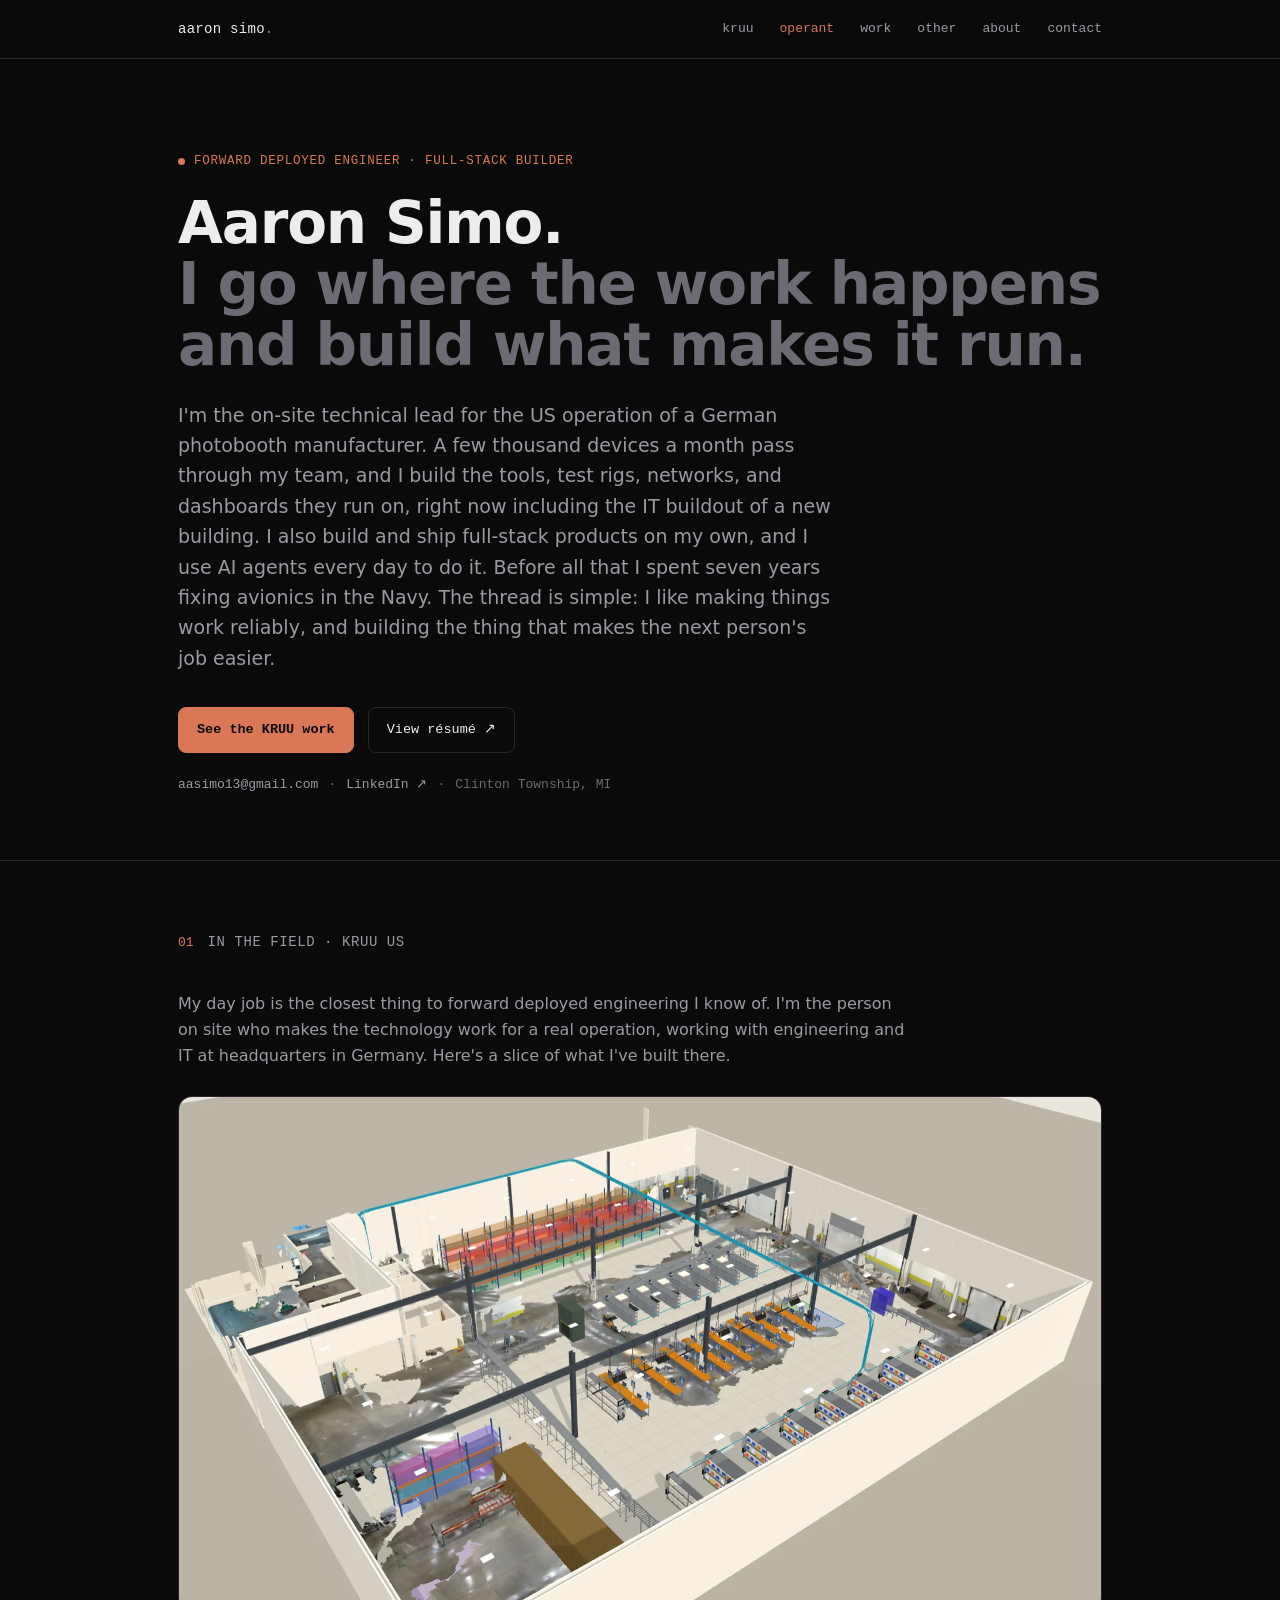
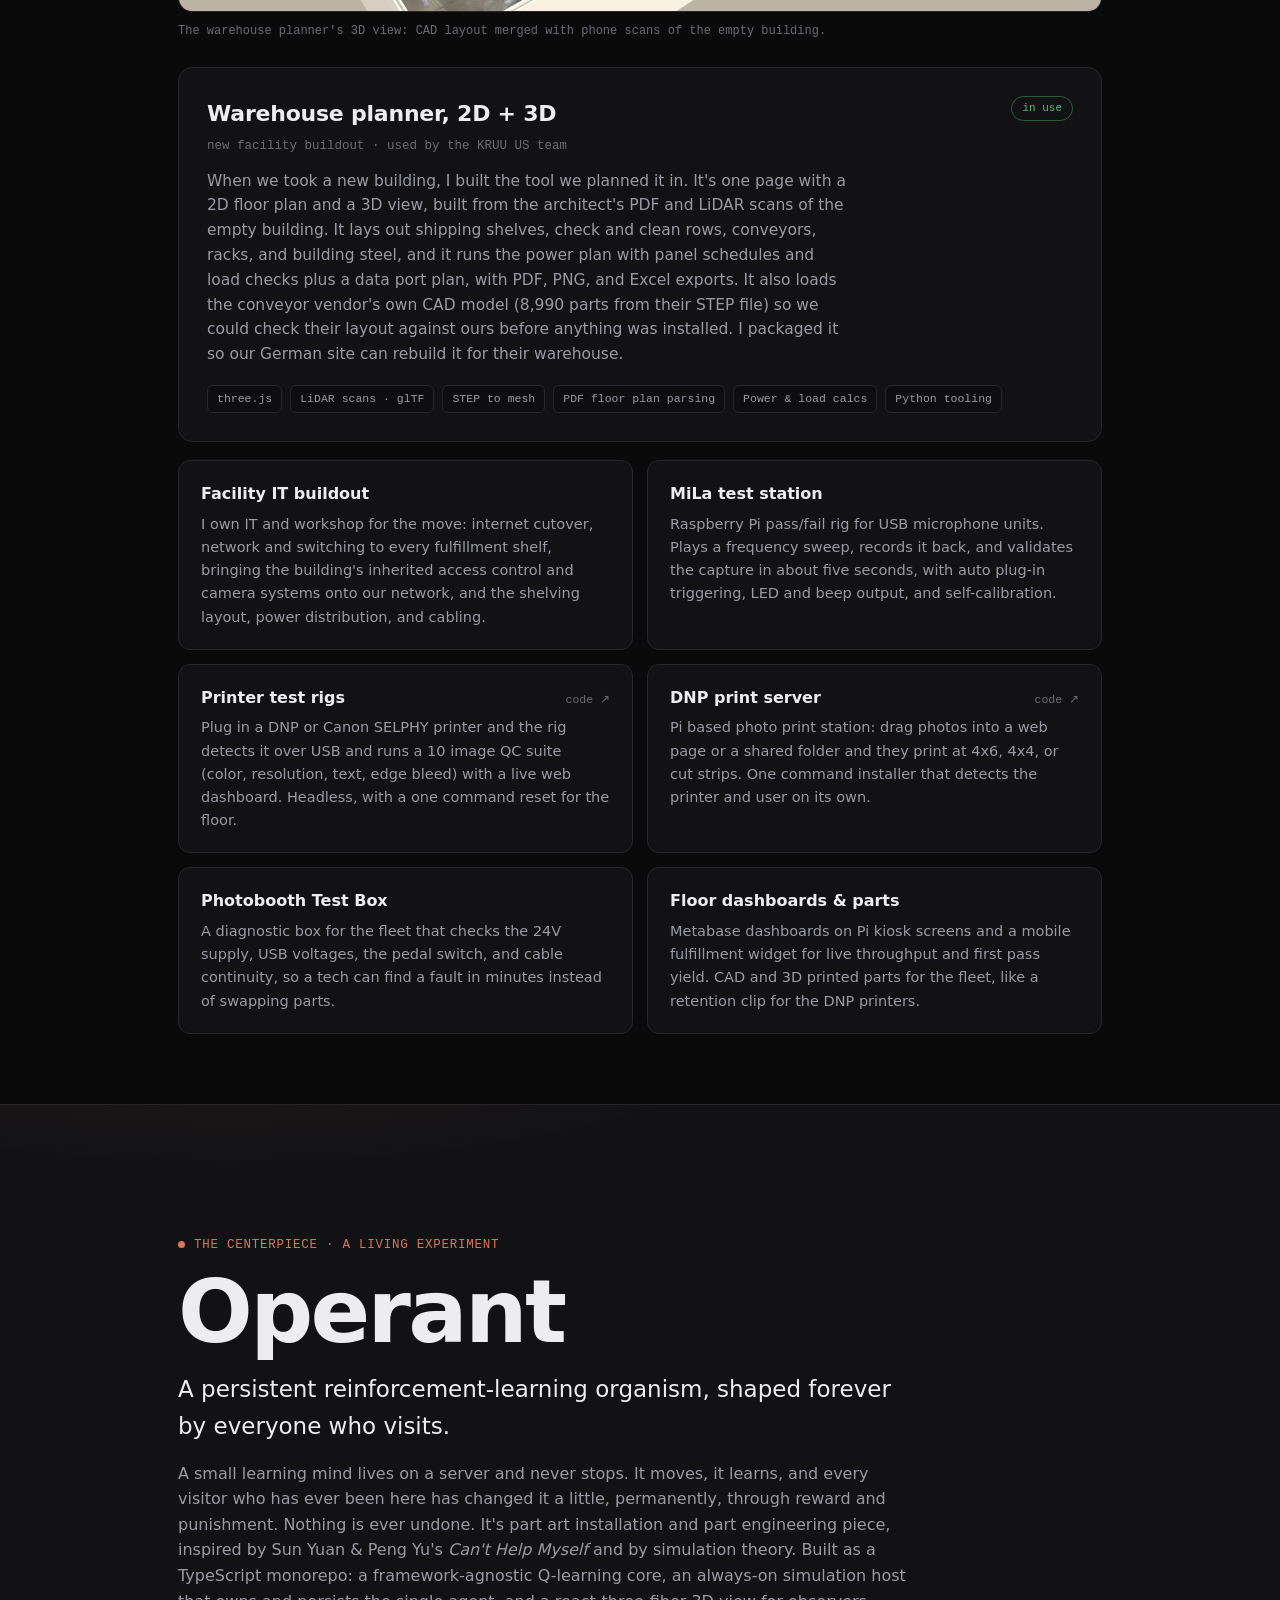
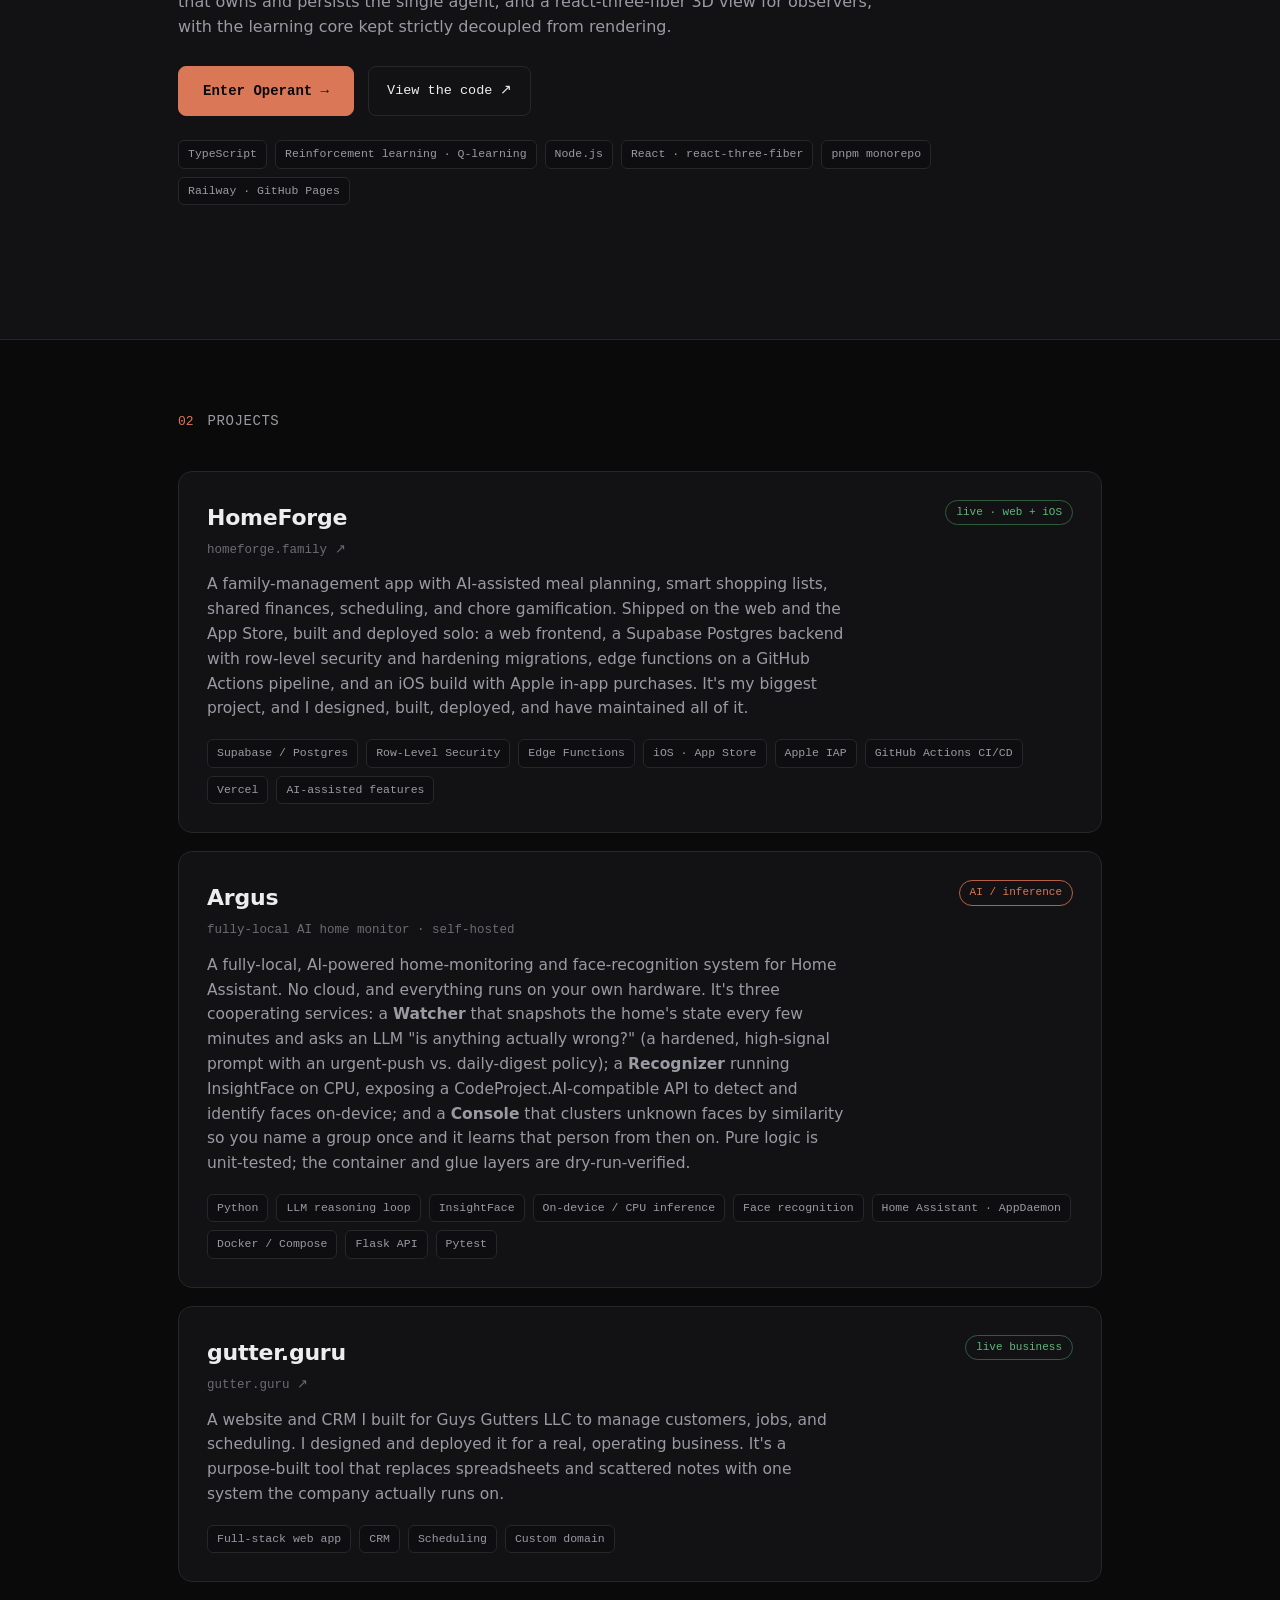
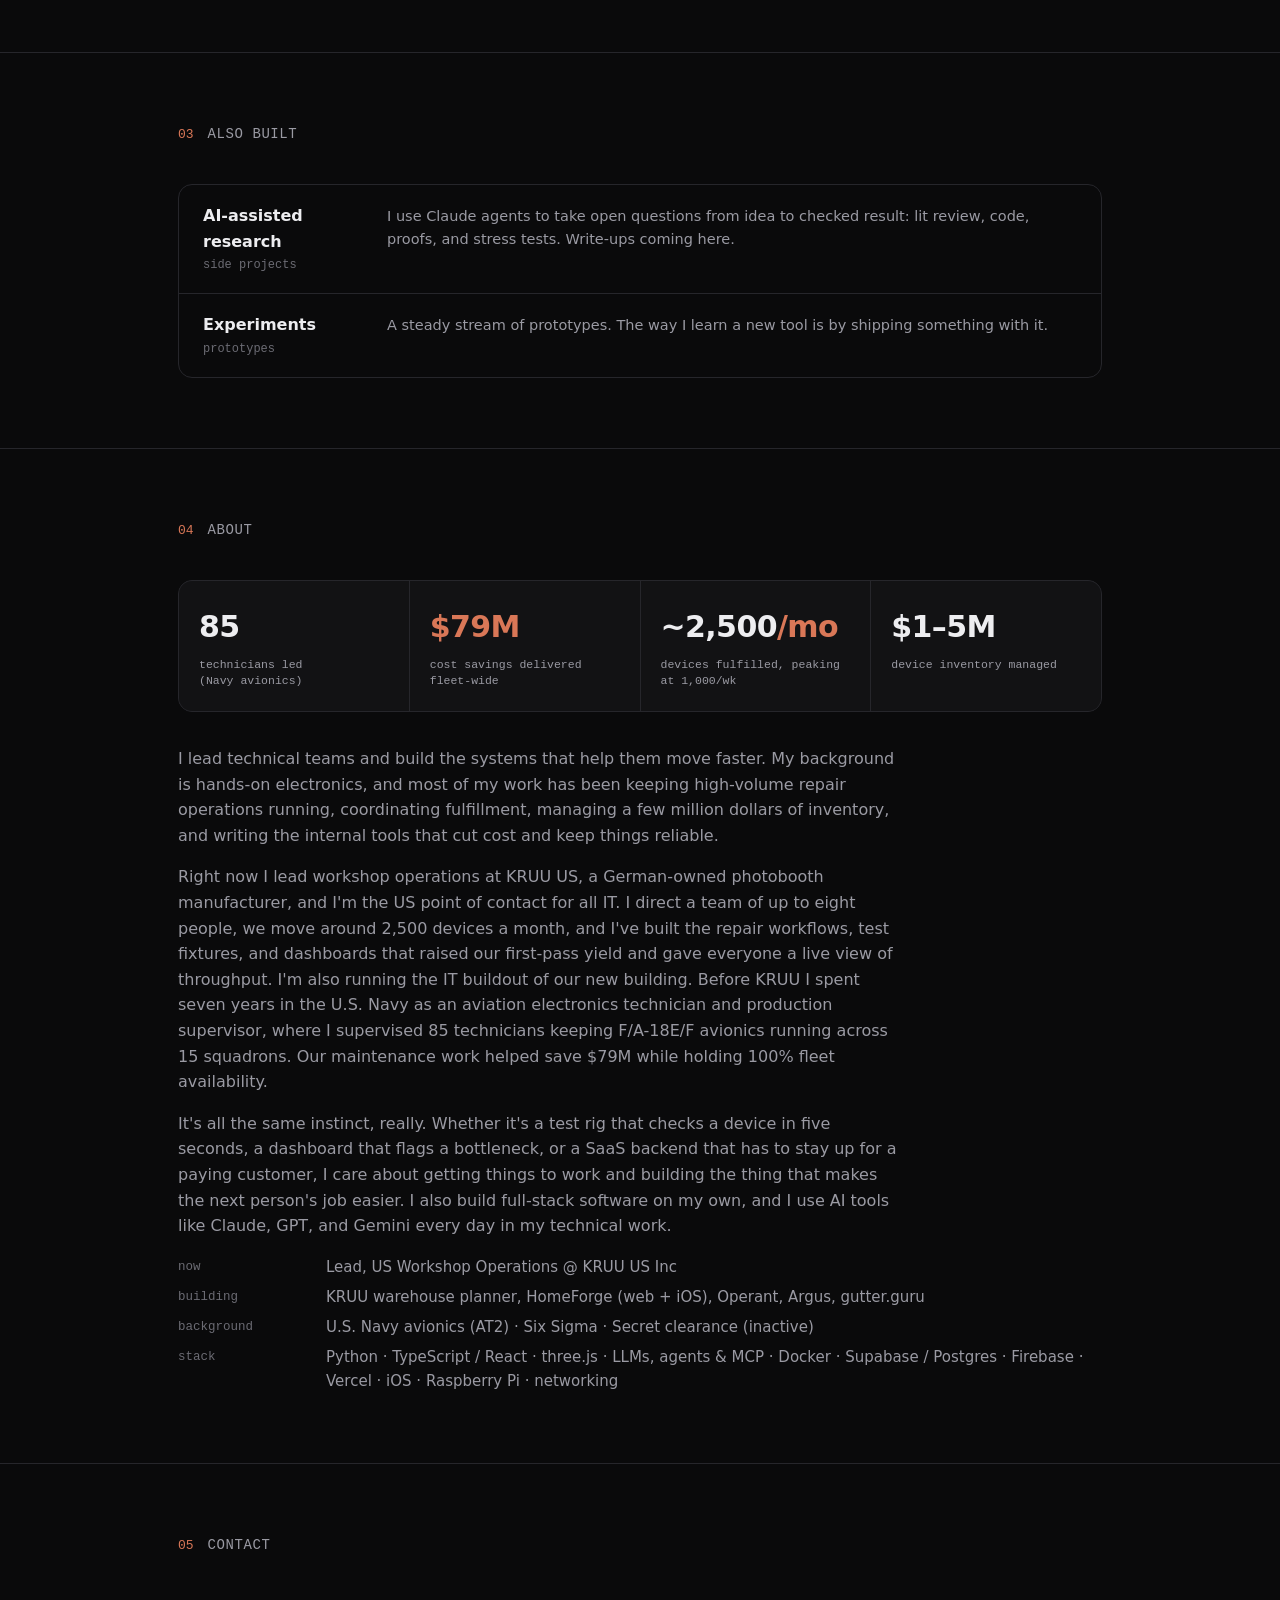
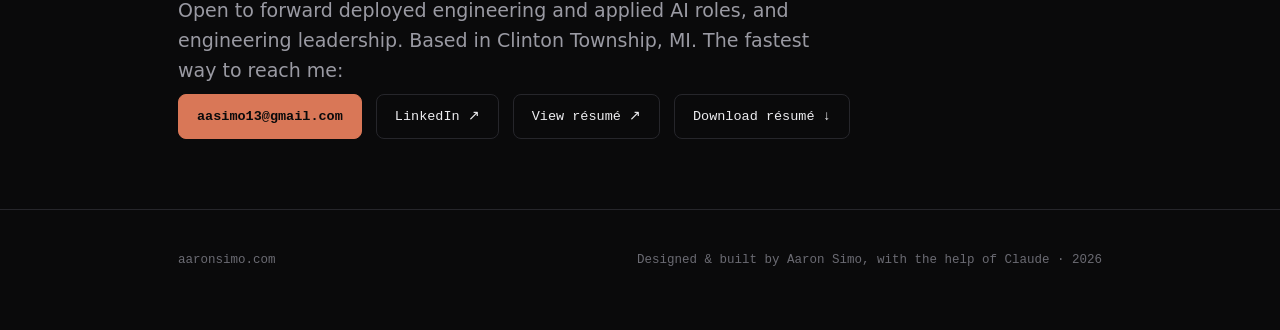
==== index.html @ 90230bf0 "chore: remove phone number and Kova from the portfolio Drop the phone number from the hero, contact " ====
<!DOCTYPE html>
<html lang="en">
<head>
<meta charset="UTF-8" />
<meta name="viewport" content="width=device-width, initial-scale=1.0" />
<title>Aaron Simo · Forward Deployed Engineer &amp; Builder</title>
<meta name="description" content="Aaron Simo, forward deployed engineer and full-stack builder. On-site technical lead at KRUU US, building the tools, networks, and test rigs operations run on. Selected work: KRUU warehouse planner, HomeForge, Operant, Argus." />
<style>
  :root {
    --bg: #0a0a0b;
    --panel: #121214;
    --panel-2: #161619;
    --line: #26262b;
    --text: #ededf0;
    --muted: #9a9aa3;
    --faint: #6b6b73;
    --accent: #d97757;
    --accent-dim: #b85f43;
    --mono: ui-monospace, "SF Mono", "JetBrains Mono", Menlo, Consolas, monospace;
    --sans: -apple-system, BlinkMacSystemFont, "Segoe UI", Inter, system-ui, sans-serif;
  }
  * { box-sizing: border-box; margin: 0; padding: 0; }
  html { scroll-behavior: smooth; }
  body {
    background: var(--bg);
    color: var(--text);
    font-family: var(--sans);
    line-height: 1.6;
    -webkit-font-smoothing: antialiased;
    text-rendering: optimizeLegibility;
  }
  a { color: inherit; text-decoration: none; }
  ::selection { background: var(--accent); color: #0a0a0b; }

  .wrap { max-width: 980px; margin: 0 auto; padding: 0 28px; }

  /* nav */
  nav {
    position: sticky; top: 0; z-index: 50;
    backdrop-filter: blur(10px);
    background: rgba(10,10,11,0.72);
    border-bottom: 1px solid var(--line);
  }
  .nav-inner { display: flex; align-items: center; justify-content: space-between; height: 58px; }
  .brand { font-family: var(--mono); font-size: 14px; letter-spacing: 0.02em; color: var(--text); }
  .brand .dot { color: var(--accent); }
  .nav-links { display: flex; gap: 26px; font-family: var(--mono); font-size: 13px; }
  .nav-links a { color: var(--muted); transition: color .15s; }
  .nav-links a:hover { color: var(--text); }
  .nav-links .nav-operant { color: var(--accent); }
  .nav-links .nav-operant:hover { color: var(--accent-dim); }
  @media (max-width: 620px) { .nav-links { display: none; } }

  /* hero */
  header.hero { padding: 92px 0 64px; border-bottom: 1px solid var(--line); }
  .eyebrow {
    font-family: var(--mono); font-size: 12.5px; color: var(--accent);
    letter-spacing: 0.06em; text-transform: uppercase; margin-bottom: 22px;
    display: flex; align-items: center; gap: 9px;
  }
  .pulse { width: 7px; height: 7px; border-radius: 50%; background: var(--accent); box-shadow: 0 0 0 0 rgba(217,119,87,.6); animation: pulse 2.4s infinite; }
  @keyframes pulse { 0% { box-shadow: 0 0 0 0 rgba(217,119,87,.5);} 70% { box-shadow: 0 0 0 8px rgba(217,119,87,0);} 100% { box-shadow: 0 0 0 0 rgba(217,119,87,0);} }
  h1 { font-size: clamp(34px, 6vw, 58px); line-height: 1.05; font-weight: 600; letter-spacing: -0.02em; margin-bottom: 24px; }
  h1 .grey { color: var(--faint); }
  .lede { font-size: clamp(16px, 2.4vw, 19px); color: var(--muted); max-width: 660px; }
  .lede strong { color: var(--text); font-weight: 600; }
  .hero-cta { margin-top: 34px; display: flex; gap: 14px; flex-wrap: wrap; }
  .btn {
    font-family: var(--mono); font-size: 13.5px; padding: 11px 18px; border-radius: 8px;
    border: 1px solid var(--line); color: var(--text); transition: all .15s; display: inline-flex; align-items: center; gap: 8px;
  }
  .btn:hover { border-color: var(--faint); background: var(--panel); }
  .btn.primary { background: var(--accent); color: #0a0a0b; border-color: var(--accent); font-weight: 600; }
  .btn.primary:hover { background: var(--accent-dim); border-color: var(--accent-dim); }
  .hero-contact { margin-top: 22px; font-family: var(--mono); font-size: 13px; color: var(--muted); display: flex; flex-wrap: wrap; align-items: center; gap: 10px; }
  .hero-contact a { color: var(--muted); transition: color .15s; }
  .hero-contact a:hover { color: var(--accent); }
  .hero-contact .sep { color: var(--faint); }
  .hero-contact .loc { color: var(--faint); }

  /* featured piece: Operant */
  .feature { border-bottom: 1px solid var(--line);
    background: radial-gradient(1100px 380px at 18% -20%, rgba(217,119,87,0.12), transparent 60%), var(--panel); }
  .feature .wrap { padding: 60px 28px 64px; }
  .feature .eyebrow { color: var(--accent); margin-bottom: 14px; }
  .feature-title { font-size: clamp(44px, 9vw, 88px); font-weight: 650; letter-spacing: -0.03em; line-height: 0.98; margin: 4px 0 16px; }
  .feature-tag { font-size: clamp(17px, 2.6vw, 23px); color: var(--text); font-weight: 500; max-width: 720px; margin-bottom: 16px; }
  .feature-body { color: var(--muted); font-size: 16px; max-width: 730px; margin-bottom: 26px; }
  .feature-cta { display: flex; gap: 14px; flex-wrap: wrap; margin-bottom: 24px; }
  .feature .btn.primary { font-size: 14px; padding: 13px 24px; }

  /* KRUU section */
  .kruu-shot { display: block; border: 1px solid var(--line); border-radius: 14px; overflow: hidden; background: var(--panel); margin-bottom: 14px; }
  .kruu-shot img { display: block; width: 100%; height: auto; transition: transform .4s ease; }
  .kruu-shot:hover img { transform: scale(1.012); }
  .shot-row { display: grid; grid-template-columns: 1fr; gap: 14px; }
  .caption { font-family: var(--mono); font-size: 12px; color: var(--faint); margin: -4px 0 26px; }
  .kruu-intro { color: var(--muted); font-size: 16px; max-width: 730px; margin-bottom: 28px; }
  .kruu-intro strong { color: var(--text); font-weight: 600; }
  .mini-grid { display: grid; grid-template-columns: repeat(2, 1fr); gap: 14px; margin-top: 18px; }
  .mini { background: var(--panel); border: 1px solid var(--line); border-radius: 12px; padding: 20px 22px; }
  .mini h4 { font-size: 16px; font-weight: 600; margin-bottom: 6px; display: flex; justify-content: space-between; gap: 10px; align-items: baseline; flex-wrap: wrap; }
  .mini h4 a { font-family: var(--mono); font-size: 11.5px; color: var(--faint); font-weight: 400; }
  .mini h4 a:hover { color: var(--accent); }
  .mini p { color: var(--muted); font-size: 14.5px; }
  @media (max-width: 720px){ .mini-grid { grid-template-columns: 1fr; } }

  /* section */
  section { padding: 70px 0; border-bottom: 1px solid var(--line); }
  .sec-head { display: flex; align-items: baseline; gap: 14px; margin-bottom: 38px; }
  .sec-num { font-family: var(--mono); font-size: 13px; color: var(--accent); }
  .sec-title { font-size: 14px; font-family: var(--mono); color: var(--muted); letter-spacing: 0.04em; text-transform: uppercase; }

  /* project cards */
  .projects { display: grid; gap: 18px; }
  .card {
    background: var(--panel); border: 1px solid var(--line); border-radius: 14px;
    padding: 28px; transition: border-color .18s, transform .18s, background .18s;
  }
  .card:hover { border-color: #34343b; background: var(--panel-2); transform: translateY(-2px); }
  .card-top { display: flex; align-items: flex-start; justify-content: space-between; gap: 16px; margin-bottom: 12px; flex-wrap: wrap; }
  .card h3 { font-size: 22px; font-weight: 600; letter-spacing: -0.01em; }
  .card .url { font-family: var(--mono); font-size: 12.5px; color: var(--faint); }
  .card .url a:hover { color: var(--accent); }
  .badge { font-family: var(--mono); font-size: 11px; color: var(--accent); border: 1px solid var(--accent-dim); border-radius: 999px; padding: 3px 10px; white-space: nowrap; }
  .badge.ship { color: #5fb87a; border-color: #2f5c3c; }
  .card p { color: var(--muted); font-size: 15.5px; margin-bottom: 18px; max-width: 640px; }
  .stack { display: flex; flex-wrap: wrap; gap: 8px; }
  .tag { font-family: var(--mono); font-size: 11.5px; color: var(--muted); background: #0e0e10; border: 1px solid var(--line); border-radius: 6px; padding: 4px 9px; }

  /* other work list */
  .otherlist { display: grid; gap: 0; border: 1px solid var(--line); border-radius: 14px; overflow: hidden; }
  .row { display: flex; align-items: baseline; gap: 16px; padding: 18px 24px; border-bottom: 1px solid var(--line); transition: background .15s; }
  .row:last-child { border-bottom: none; }
  .row:hover { background: var(--panel); }
  .row .name { font-weight: 600; font-size: 16px; min-width: 168px; }
  .row .name .u { font-family: var(--mono); font-size: 12px; color: var(--faint); display: block; font-weight: 400; margin-top: 2px; }
  .row .desc { color: var(--muted); font-size: 14.5px; }
  @media (max-width: 620px){ .row { flex-direction: column; gap: 6px; } .row .name { min-width: 0; } }

  /* about */
  .about-grid { display: grid; grid-template-columns: 1fr; gap: 22px; }
  .about p { color: var(--muted); font-size: 16px; margin-bottom: 16px; max-width: 720px; }
  .about p strong { color: var(--text); font-weight: 600; }
  .kv { display: grid; grid-template-columns: 130px 1fr; gap: 6px 18px; font-size: 15px; margin-top: 8px; }
  .kv dt { font-family: var(--mono); font-size: 12.5px; color: var(--faint); padding-top: 2px; }
  .kv dd { color: var(--muted); }

  /* stats band */
  .stats { display: grid; grid-template-columns: repeat(4, 1fr); gap: 1px; background: var(--line); border: 1px solid var(--line); border-radius: 14px; overflow: hidden; margin-bottom: 34px; }
  .stat { background: var(--panel); padding: 22px 20px; }
  .stat .n { font-size: clamp(22px, 4vw, 30px); font-weight: 600; letter-spacing: -0.02em; color: var(--text); }
  .stat .n .accent { color: var(--accent); }
  .stat .l { font-family: var(--mono); font-size: 11.5px; color: var(--muted); margin-top: 6px; line-height: 1.4; }
  @media (max-width: 620px){ .stats { grid-template-columns: repeat(2, 1fr); } }

  /* contact */
  .contact-row { display: flex; gap: 14px; flex-wrap: wrap; margin-top: 8px; }

  footer { padding: 40px 0 60px; }
  .foot-inner { display: flex; justify-content: space-between; align-items: center; flex-wrap: wrap; gap: 12px; font-family: var(--mono); font-size: 12.5px; color: var(--faint); }
  .foot-inner a:hover { color: var(--accent); }
</style>
</head>
<body>

<nav>
  <div class="wrap nav-inner">
    <div class="brand">aaron simo<span class="dot">.</span></div>
    <div class="nav-links">
      <a href="#kruu">kruu</a>
      <a href="#operant" class="nav-operant">operant</a>
      <a href="#work">work</a>
      <a href="#other">other</a>
      <a href="#about">about</a>
      <a href="#contact">contact</a>
    </div>
  </div>
</nav>

<header class="hero">
  <div class="wrap">
    <div class="eyebrow"><span class="pulse"></span> forward deployed engineer · full-stack builder</div>
    <h1>Aaron Simo.<br /><span class="grey">I go where the work happens and build what makes it run.</span></h1>
    <p class="lede">
      I'm the on-site technical lead for the US operation of a German photobooth manufacturer. A few thousand devices
      a month pass through my team, and I build the tools, test rigs, networks, and dashboards they run on, right now
      including the IT buildout of a new building. I also build and ship full-stack products on my own, and I use AI
      agents every day to do it. Before all that I spent seven years fixing avionics in the Navy. The thread is simple:
      I like making things work reliably, and building the thing that makes the next person's job easier.
    </p>
    <div class="hero-cta">
      <a class="btn primary" href="#kruu">See the KRUU work</a>
      <a class="btn" href="AaronSimo_Resume.pdf" target="_blank" rel="noopener">View résumé ↗</a>
    </div>
    <div class="hero-contact">
      <a href="mailto:aasimo13@gmail.com">aasimo13@gmail.com</a>
      <span class="sep">·</span>
      <a href="https://www.linkedin.com/in/aaron-simo-3a3972244/" target="_blank" rel="noopener">LinkedIn ↗</a>
      <span class="sep">·</span>
      <span class="loc">Clinton Township, MI</span>
    </div>
  </div>
</header>

<section id="kruu">
  <div class="wrap">
    <div class="sec-head">
      <span class="sec-num">01</span>
      <span class="sec-title">In the field · KRUU US</span>
    </div>
    <p class="kruu-intro">
      My day job is the closest thing to forward deployed engineering I know of. I'm the person on site who makes the
      technology work for a real operation, working with engineering and IT at headquarters in Germany. Here's a slice of what I've built there.
    </p>

    <a class="kruu-shot" href="img/kruu-warehouse-3d.webp" target="_blank" rel="noopener">
      <img src="img/kruu-warehouse-3d.webp" width="1600" height="891" decoding="async"
           alt="3D model of the new KRUU US warehouse showing shipping shelves, check and clean rows, conveyors, racks, and building steel, merged with phone scans of the real floor" />
    </a>
    <p class="caption">The warehouse planner's 3D view: CAD layout merged with phone scans of the empty building.</p>

    <article class="card">
      <div class="card-top">
        <div>
          <h3>Warehouse planner, 2D + 3D</h3>
          <span class="url">new facility buildout · used by the KRUU US team</span>
        </div>
        <span class="badge ship">in use</span>
      </div>
      <p>
        When we took a new building, I built the tool we planned it in. It's one page with a 2D floor plan and a 3D
        view, built from the architect's PDF and LiDAR scans of the empty building. It lays out shipping
        shelves, check and clean rows, conveyors, racks, and building steel, and it runs the power plan with panel
        schedules and load checks plus a data port plan, with PDF, PNG, and Excel exports. It also loads the conveyor
        vendor's own CAD model (8,990 parts from their STEP file) so we could check their layout against ours before
        anything was installed. I packaged it so our German site can rebuild it for their warehouse.
      </p>
      <div class="stack">
        <span class="tag">three.js</span>
        <span class="tag">LiDAR scans · glTF</span>
        <span class="tag">STEP to mesh</span>
        <span class="tag">PDF floor plan parsing</span>
        <span class="tag">Power &amp; load calcs</span>
        <span class="tag">Python tooling</span>
      </div>
    </article>

    <div class="mini-grid">
      <div class="mini">
        <h4>Facility IT buildout</h4>
        <p>I own IT and workshop for the move: internet cutover, network and switching to every fulfillment shelf, bringing the building's inherited access control and camera systems onto our network, and the shelving layout, power distribution, and cabling.</p>
      </div>
      <div class="mini">
        <h4>MiLa test station</h4>
        <p>Raspberry Pi pass/fail rig for USB microphone units. Plays a frequency sweep, records it back, and validates the capture in about five seconds, with auto plug-in triggering, LED and beep output, and self-calibration.</p>
      </div>
      <div class="mini">
        <h4>Printer test rigs <a href="https://github.com/aasimo13/PRig" target="_blank" rel="noopener">code ↗</a></h4>
        <p>Plug in a DNP or Canon SELPHY printer and the rig detects it over USB and runs a 10 image QC suite (color, resolution, text, edge bleed) with a live web dashboard. Headless, with a one command reset for the floor.</p>
      </div>
      <div class="mini">
        <h4>DNP print server <a href="https://github.com/aasimo13/kruu-print-server-dnp" target="_blank" rel="noopener">code ↗</a></h4>
        <p>Pi based photo print station: drag photos into a web page or a shared folder and they print at 4x6, 4x4, or cut strips. One command installer that detects the printer and user on its own.</p>
      </div>
      <div class="mini">
        <h4>Photobooth Test Box</h4>
        <p>A diagnostic box for the fleet that checks the 24V supply, USB voltages, the pedal switch, and cable continuity, so a tech can find a fault in minutes instead of swapping parts.</p>
      </div>
      <div class="mini">
        <h4>Floor dashboards &amp; parts</h4>
        <p>Metabase dashboards on Pi kiosk screens and a mobile fulfillment widget for live throughput and first pass yield. CAD and 3D printed parts for the fleet, like a retention clip for the DNP printers.</p>
      </div>
    </div>
  </div>
</section>

<section id="operant" class="feature">
  <div class="wrap">
    <div class="eyebrow"><span class="pulse"></span> the centerpiece · a living experiment</div>
    <h2 class="feature-title">Operant</h2>
    <p class="feature-tag">A persistent reinforcement-learning organism, shaped forever by everyone who visits.</p>
    <p class="feature-body">
      A small learning mind lives on a server and never stops. It moves, it learns, and every visitor who has ever
      been here has changed it a little, permanently, through reward and punishment. Nothing is ever undone. It's part
      art installation and part engineering piece, inspired by Sun Yuan &amp; Peng Yu's <em>Can't Help Myself</em> and
      by simulation theory. Built as a TypeScript monorepo: a framework-agnostic Q-learning core, an always-on
      simulation host that owns and persists the single agent, and a react-three-fiber 3D view for observers, with the
      learning core kept strictly decoupled from rendering.
    </p>
    <div class="feature-cta">
      <a class="btn primary" href="operant">Enter Operant →</a>
      <a class="btn" href="https://github.com/aasimo13/operant" target="_blank" rel="noopener">View the code ↗</a>
    </div>
    <div class="stack">
      <span class="tag">TypeScript</span>
      <span class="tag">Reinforcement learning · Q-learning</span>
      <span class="tag">Node.js</span>
      <span class="tag">React · react-three-fiber</span>
      <span class="tag">pnpm monorepo</span>
      <span class="tag">Railway · GitHub Pages</span>
    </div>
  </div>
</section>

<section id="work">
  <div class="wrap">
    <div class="sec-head">
      <span class="sec-num">02</span>
      <span class="sec-title">Projects</span>
    </div>

    <div class="projects">

      <article class="card">
        <div class="card-top">
          <div>
            <h3>HomeForge</h3>
            <span class="url"><a href="https://homeforge.family" target="_blank" rel="noopener">homeforge.family ↗</a></span>
          </div>
          <span class="badge ship">live · web + iOS</span>
        </div>
        <p>
          A family-management app with AI-assisted meal planning, smart shopping lists, shared finances,
          scheduling, and chore gamification. Shipped on the web and the App Store, built and deployed solo:
          a web frontend, a Supabase Postgres backend with row-level security and hardening migrations,
          edge functions on a GitHub Actions pipeline, and an iOS build with Apple in-app purchases.
          It's my biggest project, and I designed, built, deployed, and have maintained all of it.
        </p>
        <div class="stack">
          <span class="tag">Supabase / Postgres</span>
          <span class="tag">Row-Level Security</span>
          <span class="tag">Edge Functions</span>
          <span class="tag">iOS · App Store</span>
          <span class="tag">Apple IAP</span>
          <span class="tag">GitHub Actions CI/CD</span>
          <span class="tag">Vercel</span>
          <span class="tag">AI-assisted features</span>
        </div>
      </article>

      <article class="card">
        <div class="card-top">
          <div>
            <h3>Argus</h3>
            <span class="url">fully-local AI home monitor · self-hosted</span>
          </div>
          <span class="badge">AI / inference</span>
        </div>
        <p>
          A fully-local, AI-powered home-monitoring and face-recognition system for Home Assistant. No cloud,
          and everything runs on your own hardware. It's three cooperating services: a <strong>Watcher</strong>
          that snapshots the home's state every few minutes and asks an LLM "is anything actually wrong?"
          (a hardened, high-signal prompt with an urgent-push vs. daily-digest policy); a <strong>Recognizer</strong>
          running InsightFace on CPU, exposing a CodeProject.AI-compatible API to detect and identify faces
          on-device; and a <strong>Console</strong> that clusters unknown faces by similarity so you name a
          group once and it learns that person from then on. Pure logic is unit-tested; the container and
          glue layers are dry-run-verified.
        </p>
        <div class="stack">
          <span class="tag">Python</span>
          <span class="tag">LLM reasoning loop</span>
          <span class="tag">InsightFace</span>
          <span class="tag">On-device / CPU inference</span>
          <span class="tag">Face recognition</span>
          <span class="tag">Home Assistant · AppDaemon</span>
          <span class="tag">Docker / Compose</span>
          <span class="tag">Flask API</span>
          <span class="tag">Pytest</span>
        </div>
      </article>


      <article class="card">
        <div class="card-top">
          <div>
            <h3>gutter.guru</h3>
            <span class="url"><a href="https://gutter.guru" target="_blank" rel="noopener">gutter.guru ↗</a></span>
          </div>
          <span class="badge ship">live business</span>
        </div>
        <p>
          A website and CRM I built for Guys Gutters LLC to manage customers, jobs, and scheduling. I designed and
          deployed it for a real, operating business. It's a purpose-built tool that replaces spreadsheets and
          scattered notes with one system the company actually runs on.
        </p>
        <div class="stack">
          <span class="tag">Full-stack web app</span>
          <span class="tag">CRM</span>
          <span class="tag">Scheduling</span>
          <span class="tag">Custom domain</span>
        </div>
      </article>


    </div>
  </div>
</section>

<section id="other">
  <div class="wrap">
    <div class="sec-head">
      <span class="sec-num">03</span>
      <span class="sec-title">Also built</span>
    </div>
    <div class="otherlist">
      <div class="row">
        <div class="name">AI-assisted research <span class="u">side projects</span></div>
        <div class="desc">I use Claude agents to take open questions from idea to checked result: lit review, code, proofs, and stress tests. Write-ups coming here.</div>
      </div>
      <div class="row">
        <div class="name">Experiments <span class="u">prototypes</span></div>
        <div class="desc">A steady stream of prototypes. The way I learn a new tool is by shipping something with it.</div>
      </div>
    </div>
  </div>
</section>

<section id="about">
  <div class="wrap about">
    <div class="sec-head">
      <span class="sec-num">04</span>
      <span class="sec-title">About</span>
    </div>
    <div class="stats">
      <div class="stat"><div class="n">85</div><div class="l">technicians led<br />(Navy avionics)</div></div>
      <div class="stat"><div class="n"><span class="accent">$79M</span></div><div class="l">cost savings delivered fleet-wide</div></div>
      <div class="stat"><div class="n">~2,500<span class="accent">/mo</span></div><div class="l">devices fulfilled, peaking at 1,000/wk</div></div>
      <div class="stat"><div class="n">$1&ndash;5M</div><div class="l">device inventory managed</div></div>
    </div>
    <div class="about-grid">
      <div>
        <p>
          I lead technical teams and build the systems that help them move faster. My background is hands-on
          electronics, and most of my work has been keeping high-volume repair operations running, coordinating
          fulfillment, managing a few million dollars of inventory, and writing the internal tools that cut cost
          and keep things reliable.
        </p>
        <p>
          Right now I lead workshop operations at KRUU US, a German-owned photobooth manufacturer, and I'm the US
          point of contact for all IT. I direct a team of up to eight people, we move around 2,500 devices a month, and
          I've built the repair workflows, test fixtures, and dashboards that raised our first-pass yield and gave
          everyone a live view of throughput. I'm also running the IT buildout of our new building. Before KRUU I spent seven years in the U.S. Navy as an aviation
          electronics technician and production supervisor, where I supervised 85 technicians keeping F/A-18E/F
          avionics running across 15 squadrons. Our maintenance work helped save $79M while holding 100% fleet
          availability.
        </p>
        <p>
          It's all the same instinct, really. Whether it's a test rig that checks a device in five seconds, a
          dashboard that flags a bottleneck, or a SaaS backend that has to stay up for a paying customer, I care
          about getting things to work and building the thing that makes the next person's job easier. I also build
          full-stack software on my own, and I use AI tools like Claude, GPT, and Gemini every day in my technical work.
        </p>
        <dl class="kv">
          <dt>now</dt><dd>Lead, US Workshop Operations @ KRUU US Inc</dd>
          <dt>building</dt><dd>KRUU warehouse planner, HomeForge (web + iOS), Operant, Argus, gutter.guru</dd>
          <dt>background</dt><dd>U.S. Navy avionics (AT2) · Six Sigma · Secret clearance (inactive)</dd>
          <dt>stack</dt><dd>Python · TypeScript / React · three.js · LLMs, agents &amp; MCP · Docker · Supabase / Postgres · Firebase · Vercel · iOS · Raspberry Pi · networking</dd>
        </dl>
      </div>
    </div>
  </div>
</section>

<section id="contact">
  <div class="wrap">
    <div class="sec-head">
      <span class="sec-num">05</span>
      <span class="sec-title">Contact</span>
    </div>
    <p class="lede" style="margin-bottom:6px;">Open to forward deployed engineering and applied AI roles, and engineering leadership. Based in Clinton Township, MI. The fastest way to reach me:</p>
    <div class="contact-row">
      <a class="btn primary" href="mailto:aasimo13@gmail.com">aasimo13@gmail.com</a>
      <a class="btn" href="https://www.linkedin.com/in/aaron-simo-3a3972244/" target="_blank" rel="noopener">LinkedIn ↗</a>
      <a class="btn" href="AaronSimo_Resume.pdf" target="_blank" rel="noopener">View résumé ↗</a>
      <a class="btn" href="AaronSimo_Resume.pdf" download>Download résumé ↓</a>
    </div>
  </div>
</section>

<footer>
  <div class="wrap foot-inner">
    <span>aaronsimo.com</span>
    <span>Designed &amp; built by Aaron Simo, with the help of Claude · <span id="yr"></span></span>
  </div>
</footer>

<script>
  document.getElementById("yr").textContent = new Date().getFullYear();
</script>

<!-- lightweight analytics: page views + résumé downloads (Supabase counter) -->
<script>
(function () {
  var SB_URL = "https://rinfbmtvrnpciifjaynv.supabase.co";
  var SB_KEY = "eyJhbGciOiJIUzI1NiIsInR5cCI6IkpXVCJ9.eyJpc3MiOiJzdXBhYmFzZSIsInJlZiI6InJpbmZibXR2cm5wY2lpZmpheW52Iiwicm9sZSI6ImFub24iLCJpYXQiOjE3NjkzNzg1MTcsImV4cCI6MjA4NDk1NDUxN30.QjGLxvc1dSnrVqJVHXOZgx0a3Rd-wq26jM4y6UEhJdc";
  function post(path, payload) {
    try {
      fetch(SB_URL + "/rest/v1/rpc/" + path, {
        method: "POST",
        headers: {
          "apikey": SB_KEY,
          "Authorization": "Bearer " + SB_KEY,
          "Content-Type": "application/json"
        },
        body: JSON.stringify(payload || {}),
        keepalive: true
      });
    } catch (e) {}
  }
  post("bump_counter", { counter_name: "page" });
  document.addEventListener("click", function (e) {
    var a = e.target.closest && e.target.closest("a[href$='AaronSimo_Resume.pdf']");
    if (a) post("log_resume_click");
  }, true);
})();
</script>

</body>
</html>
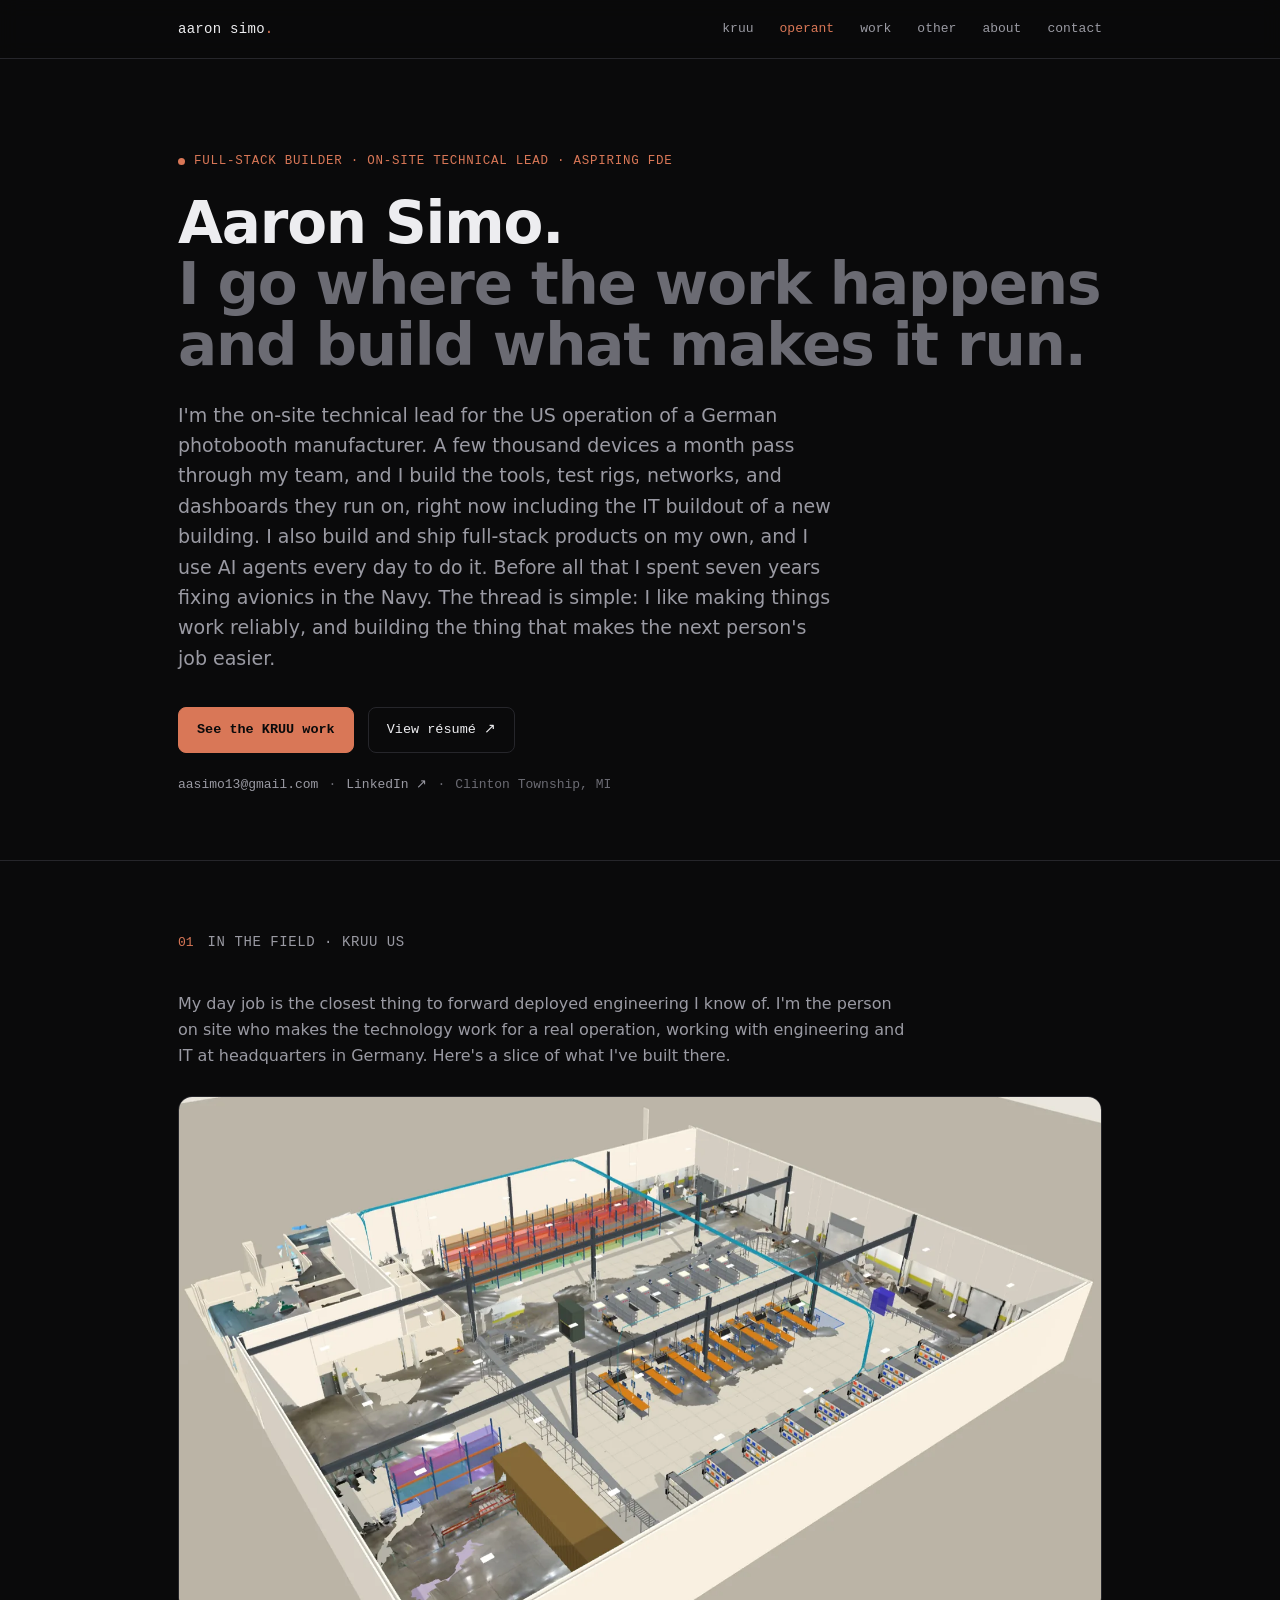
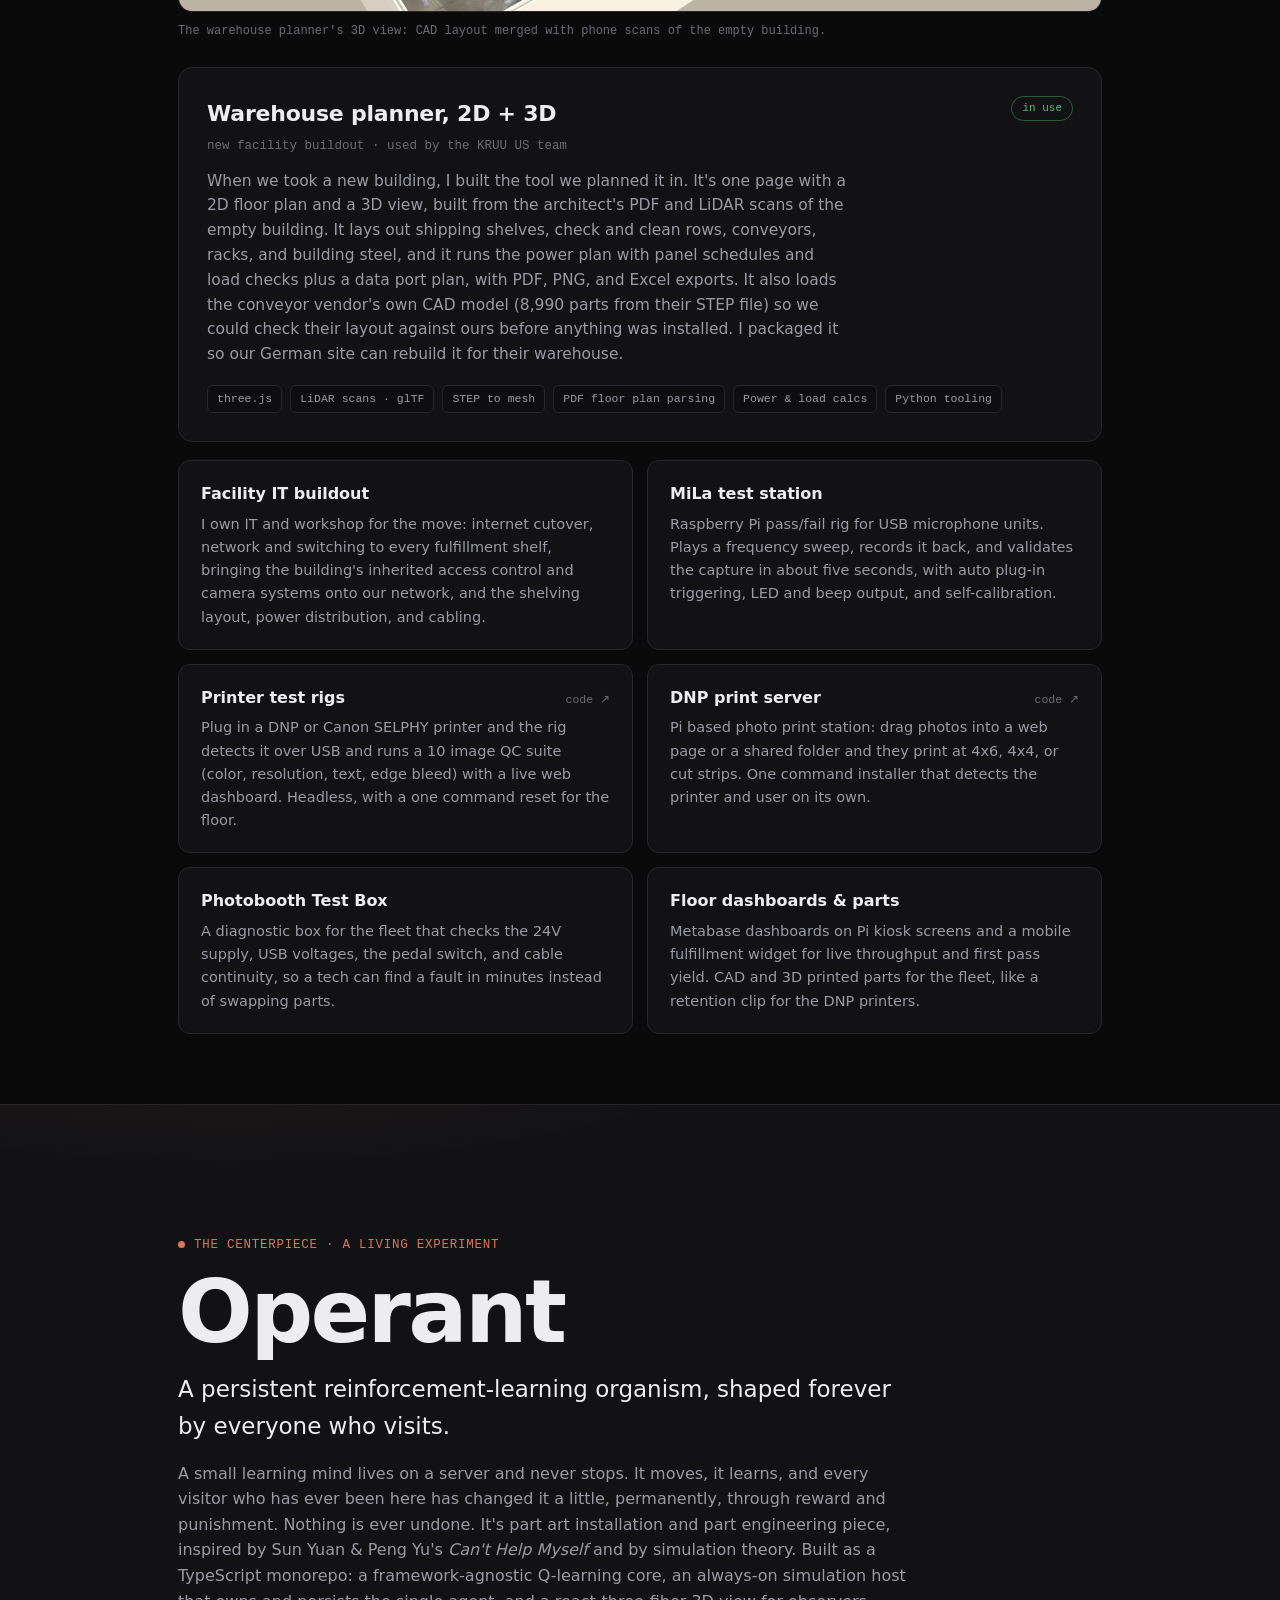
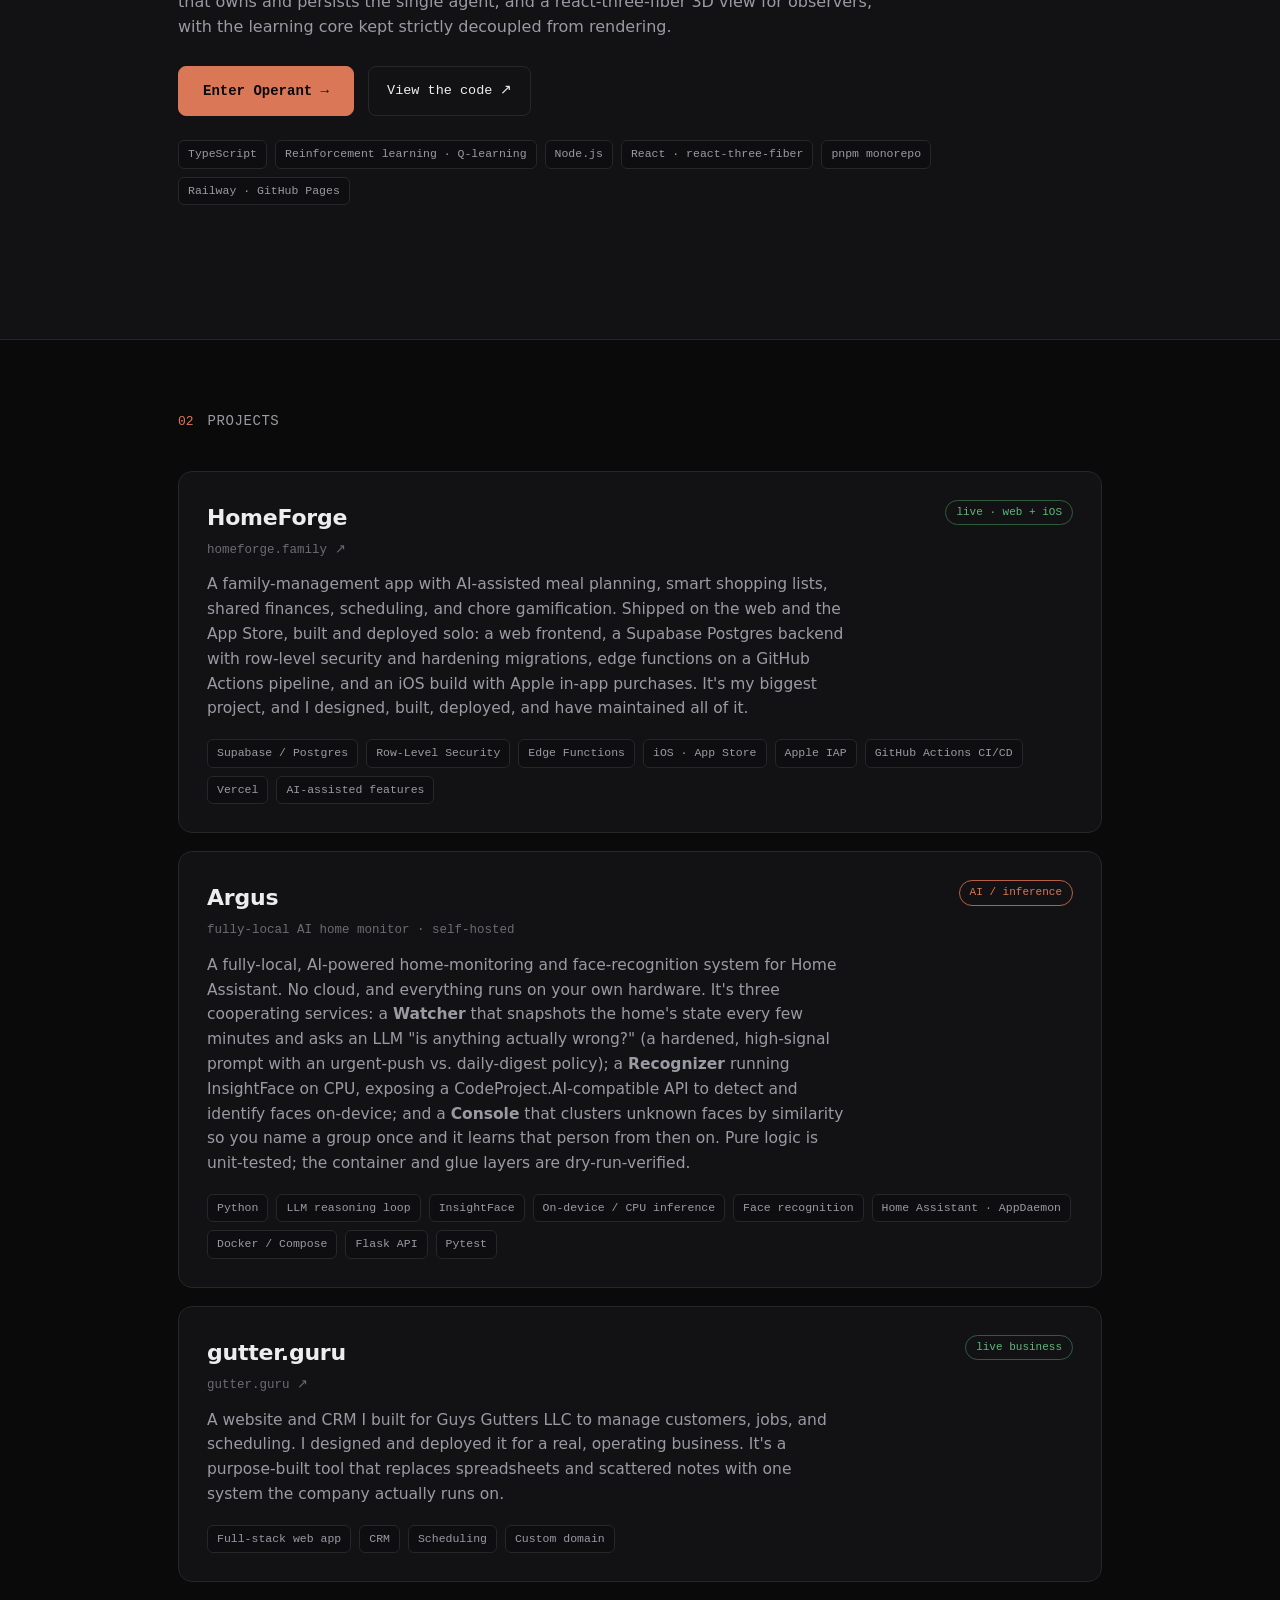
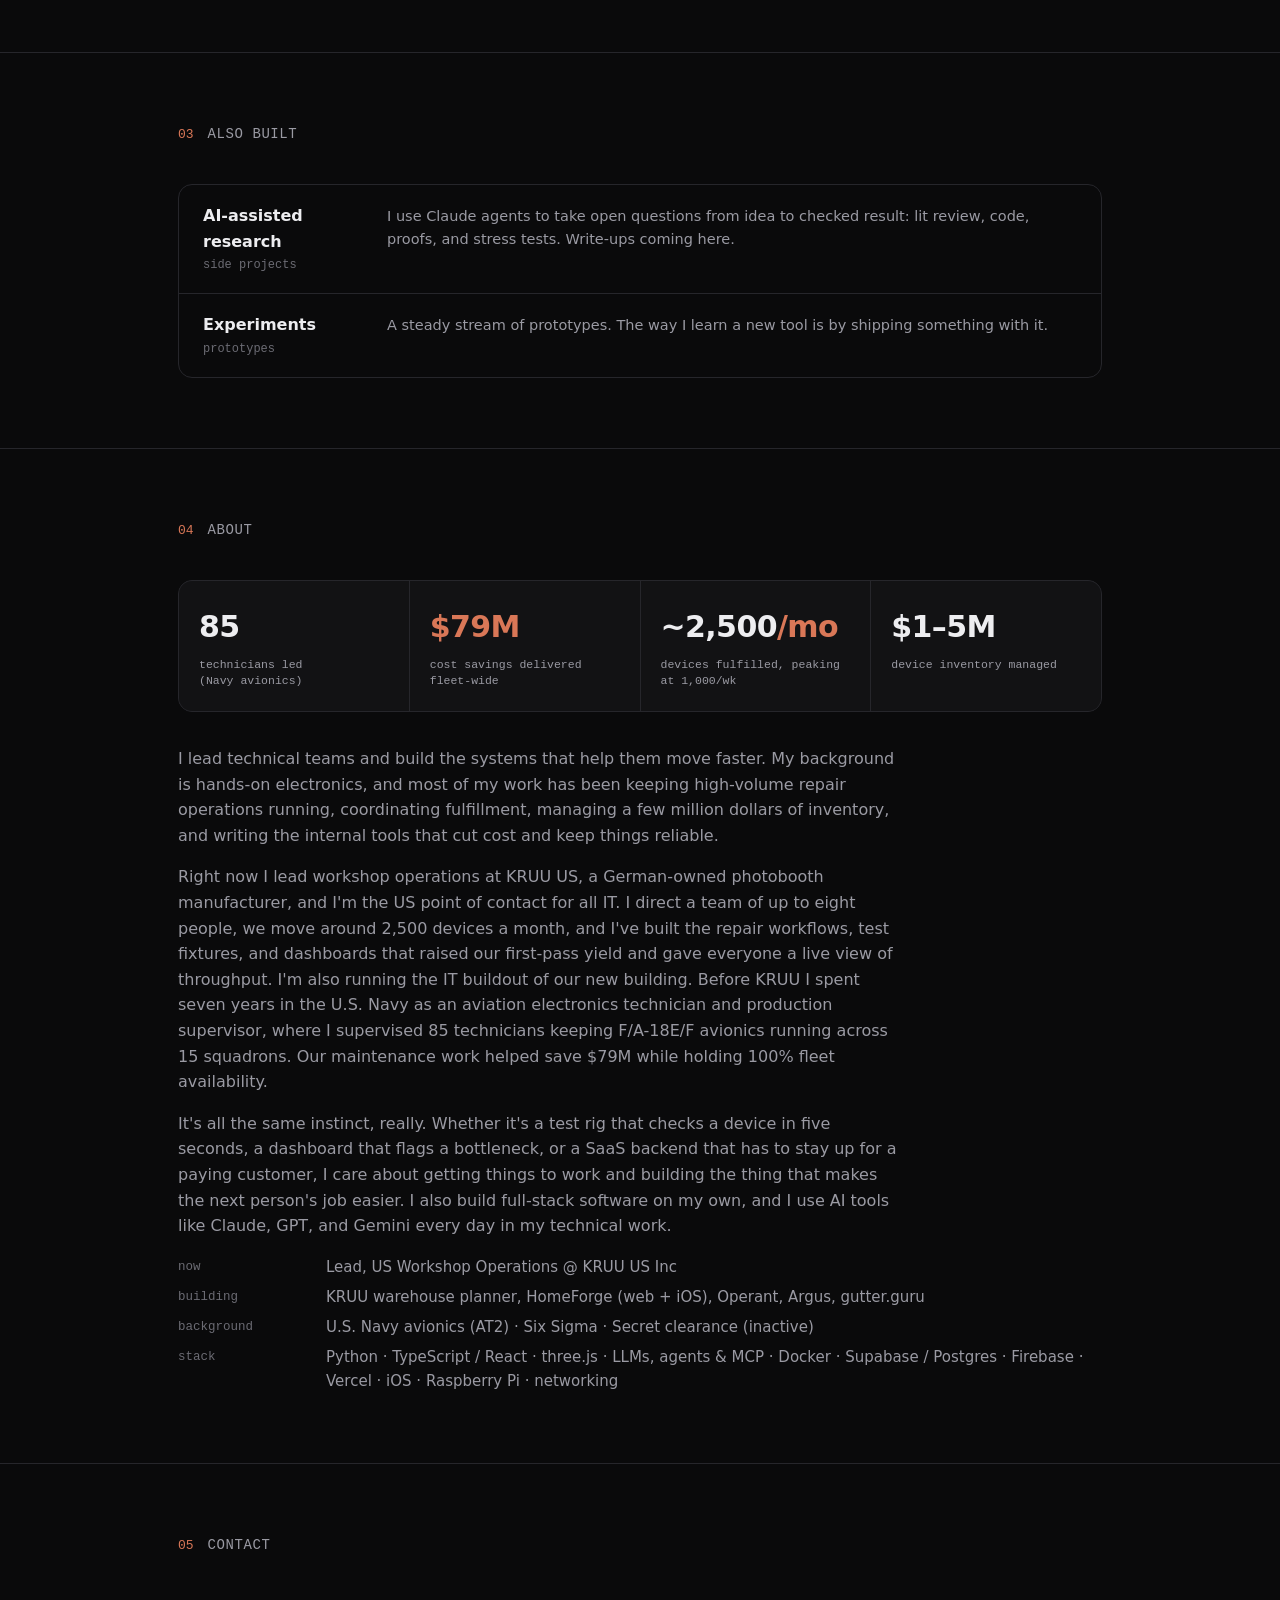
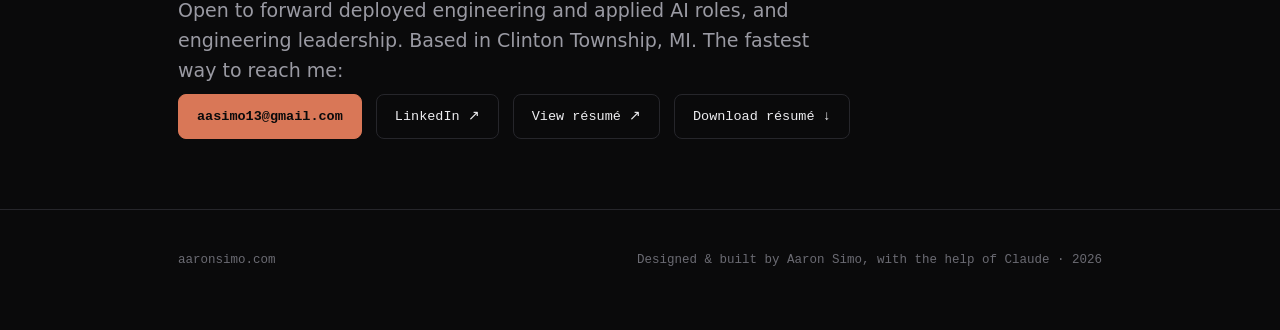
==== commit 4d9ea13a: "chore: stop claiming the forward deployed engineer title Aaron works like an FDE and wants to become" ====
--- a/index.html
+++ b/index.html
@@ -3,8 +3,8 @@
 <head>
 <meta charset="UTF-8" />
 <meta name="viewport" content="width=device-width, initial-scale=1.0" />
-<title>Aaron Simo · Forward Deployed Engineer &amp; Builder</title>
-<meta name="description" content="Aaron Simo, forward deployed engineer and full-stack builder. On-site technical lead at KRUU US, building the tools, networks, and test rigs operations run on. Selected work: KRUU warehouse planner, HomeForge, Operant, Argus." />
+<title>Aaron Simo · Builder &amp; On-site Technical Lead</title>
+<meta name="description" content="Aaron Simo, full-stack builder, on-site technical lead at KRUU US, and aspiring forward deployed engineer. On-site technical lead at KRUU US, building the tools, networks, and test rigs operations run on. Selected work: KRUU warehouse planner, HomeForge, Operant, Argus." />
 <style>
   :root {
     --bg: #0a0a0b;
@@ -180,7 +180,7 @@
 
 <header class="hero">
   <div class="wrap">
-    <div class="eyebrow"><span class="pulse"></span> forward deployed engineer · full-stack builder</div>
+    <div class="eyebrow"><span class="pulse"></span> full-stack builder · on-site technical lead · aspiring FDE</div>
     <h1>Aaron Simo.<br /><span class="grey">I go where the work happens and build what makes it run.</span></h1>
     <p class="lede">
       I'm the on-site technical lead for the US operation of a German photobooth manufacturer. A few thousand devices
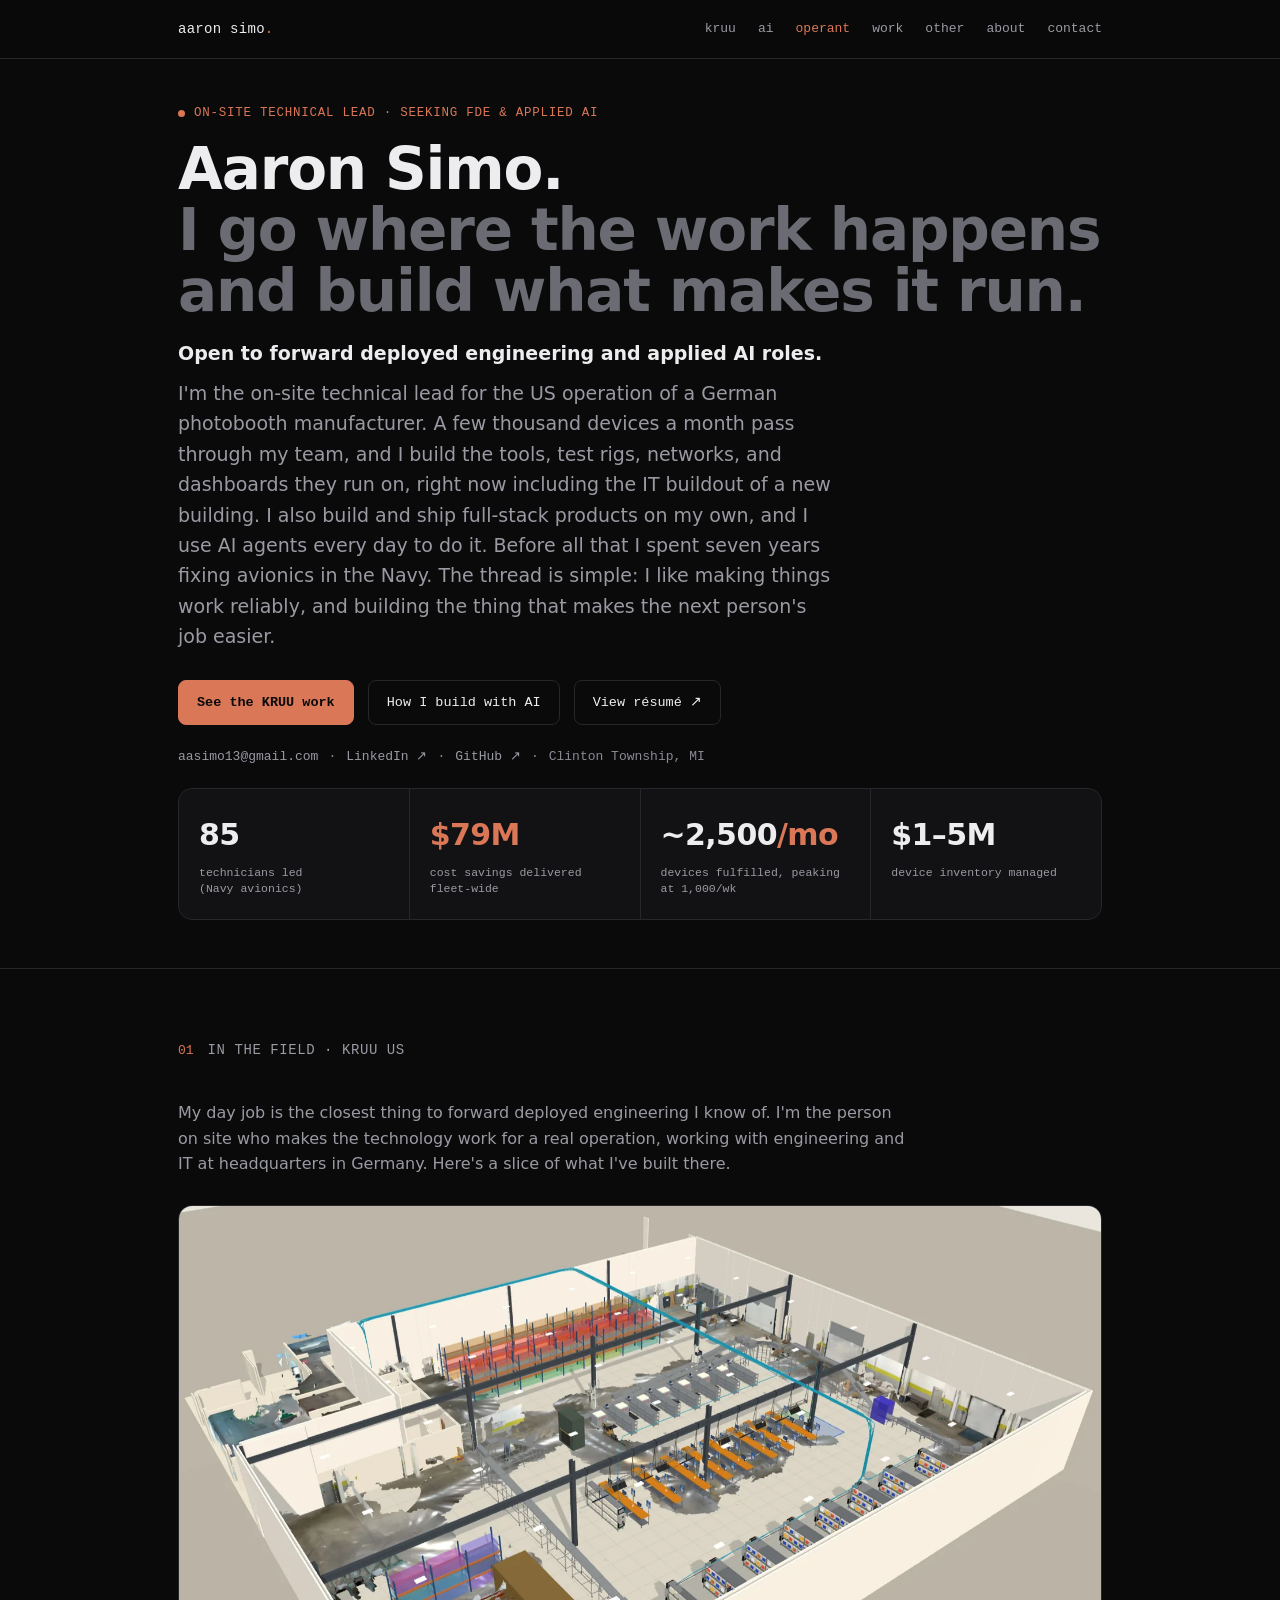
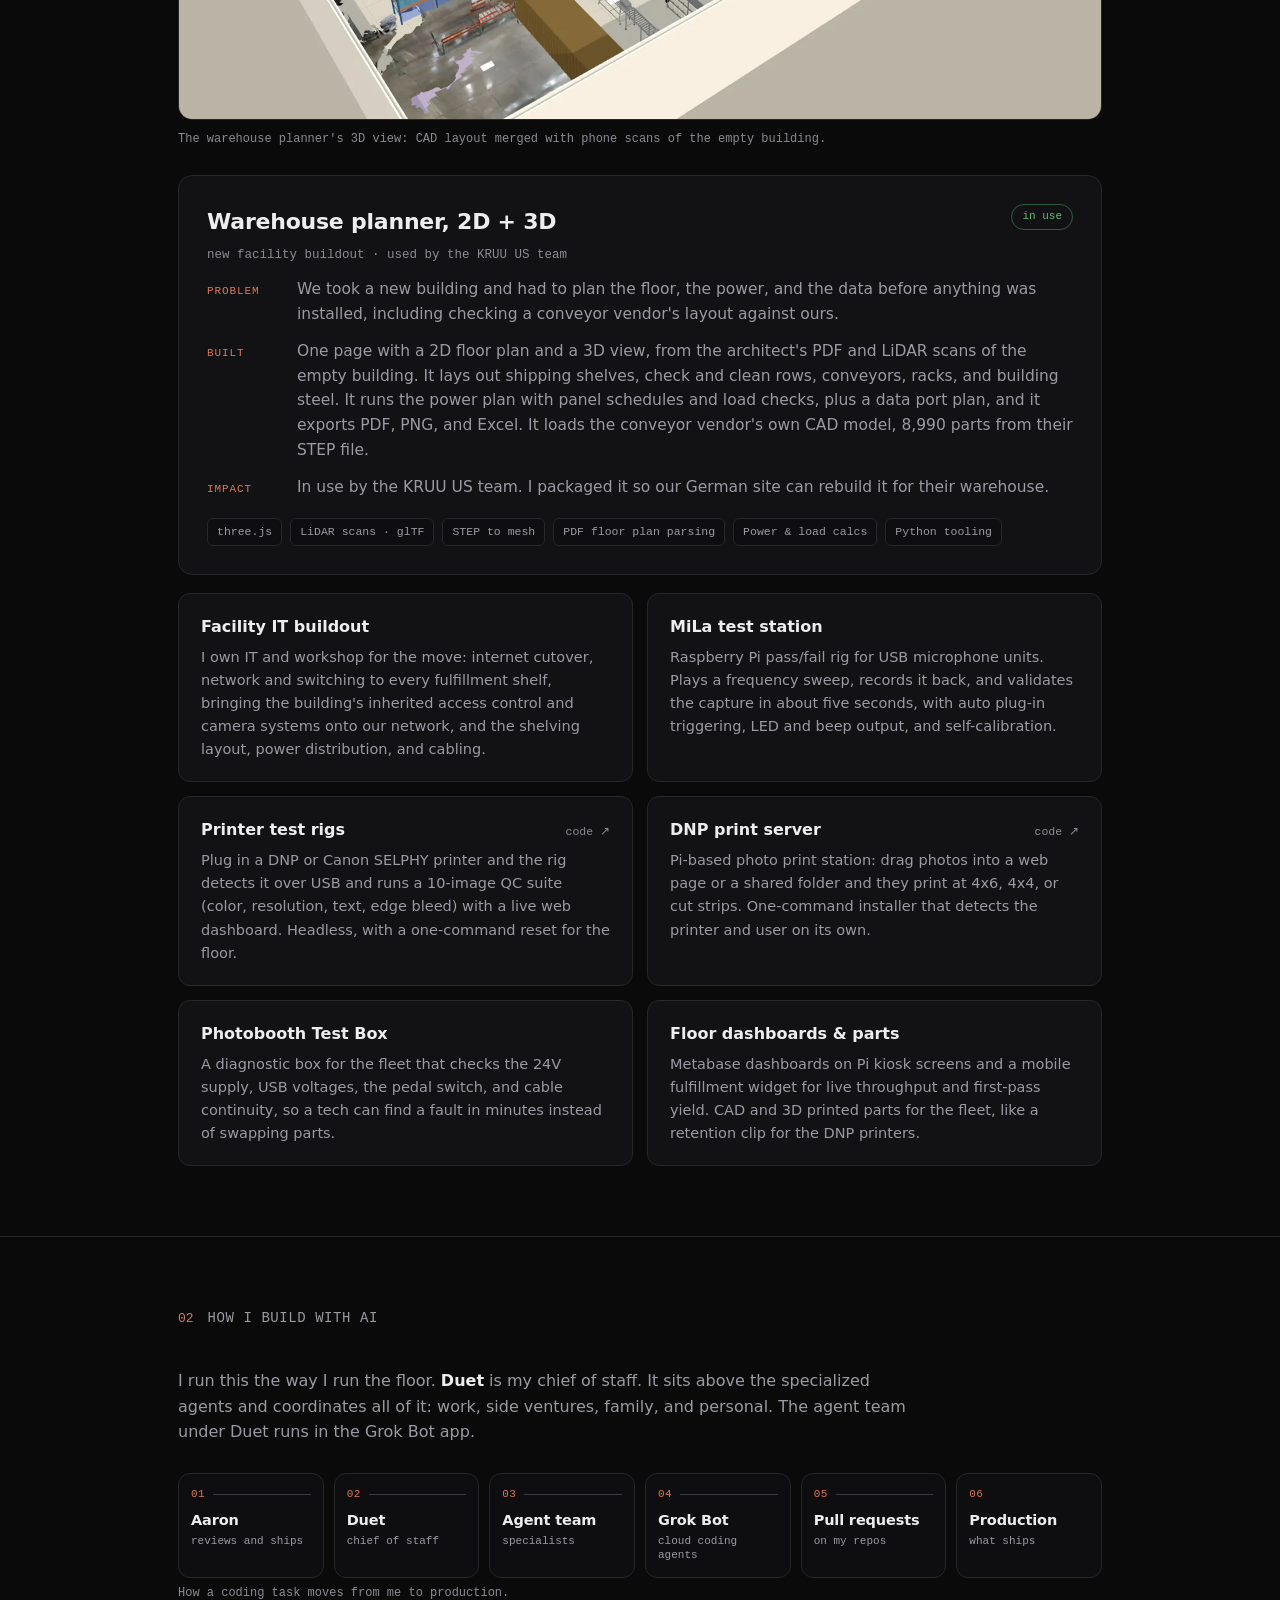
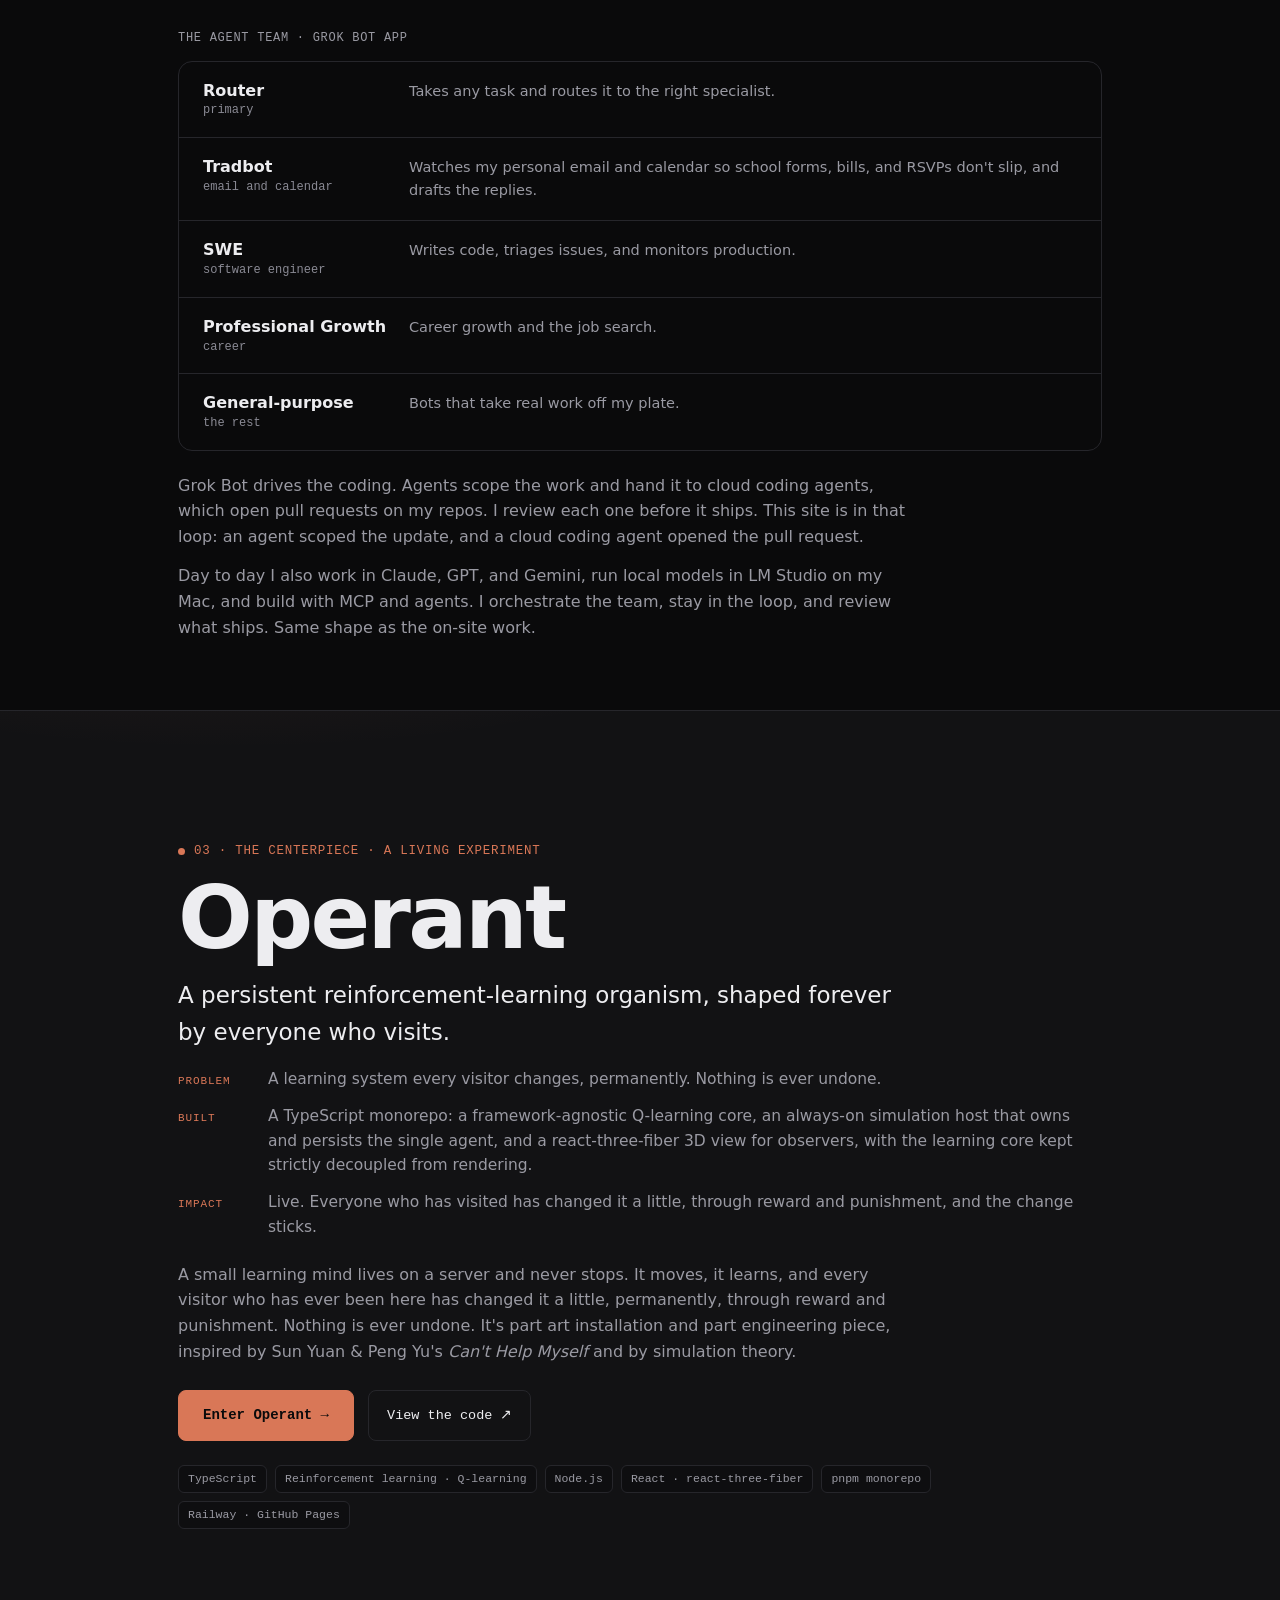
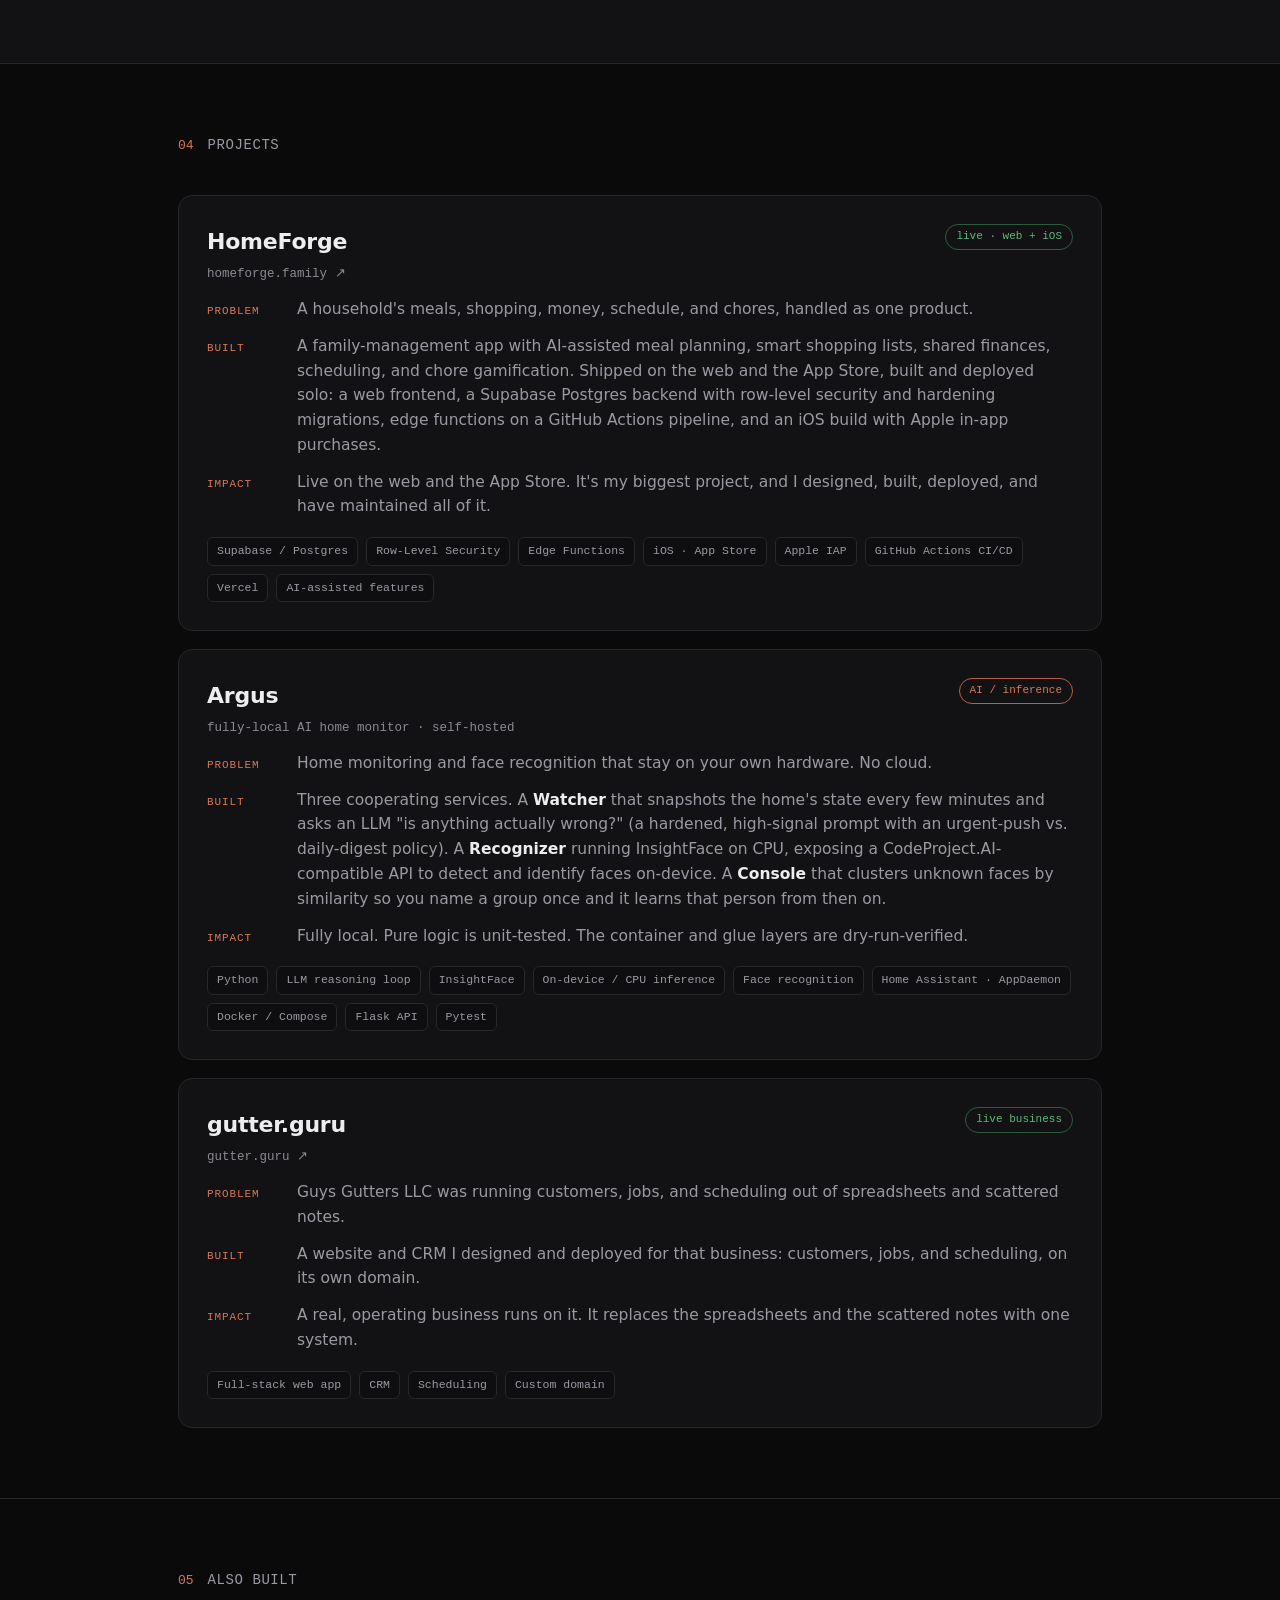
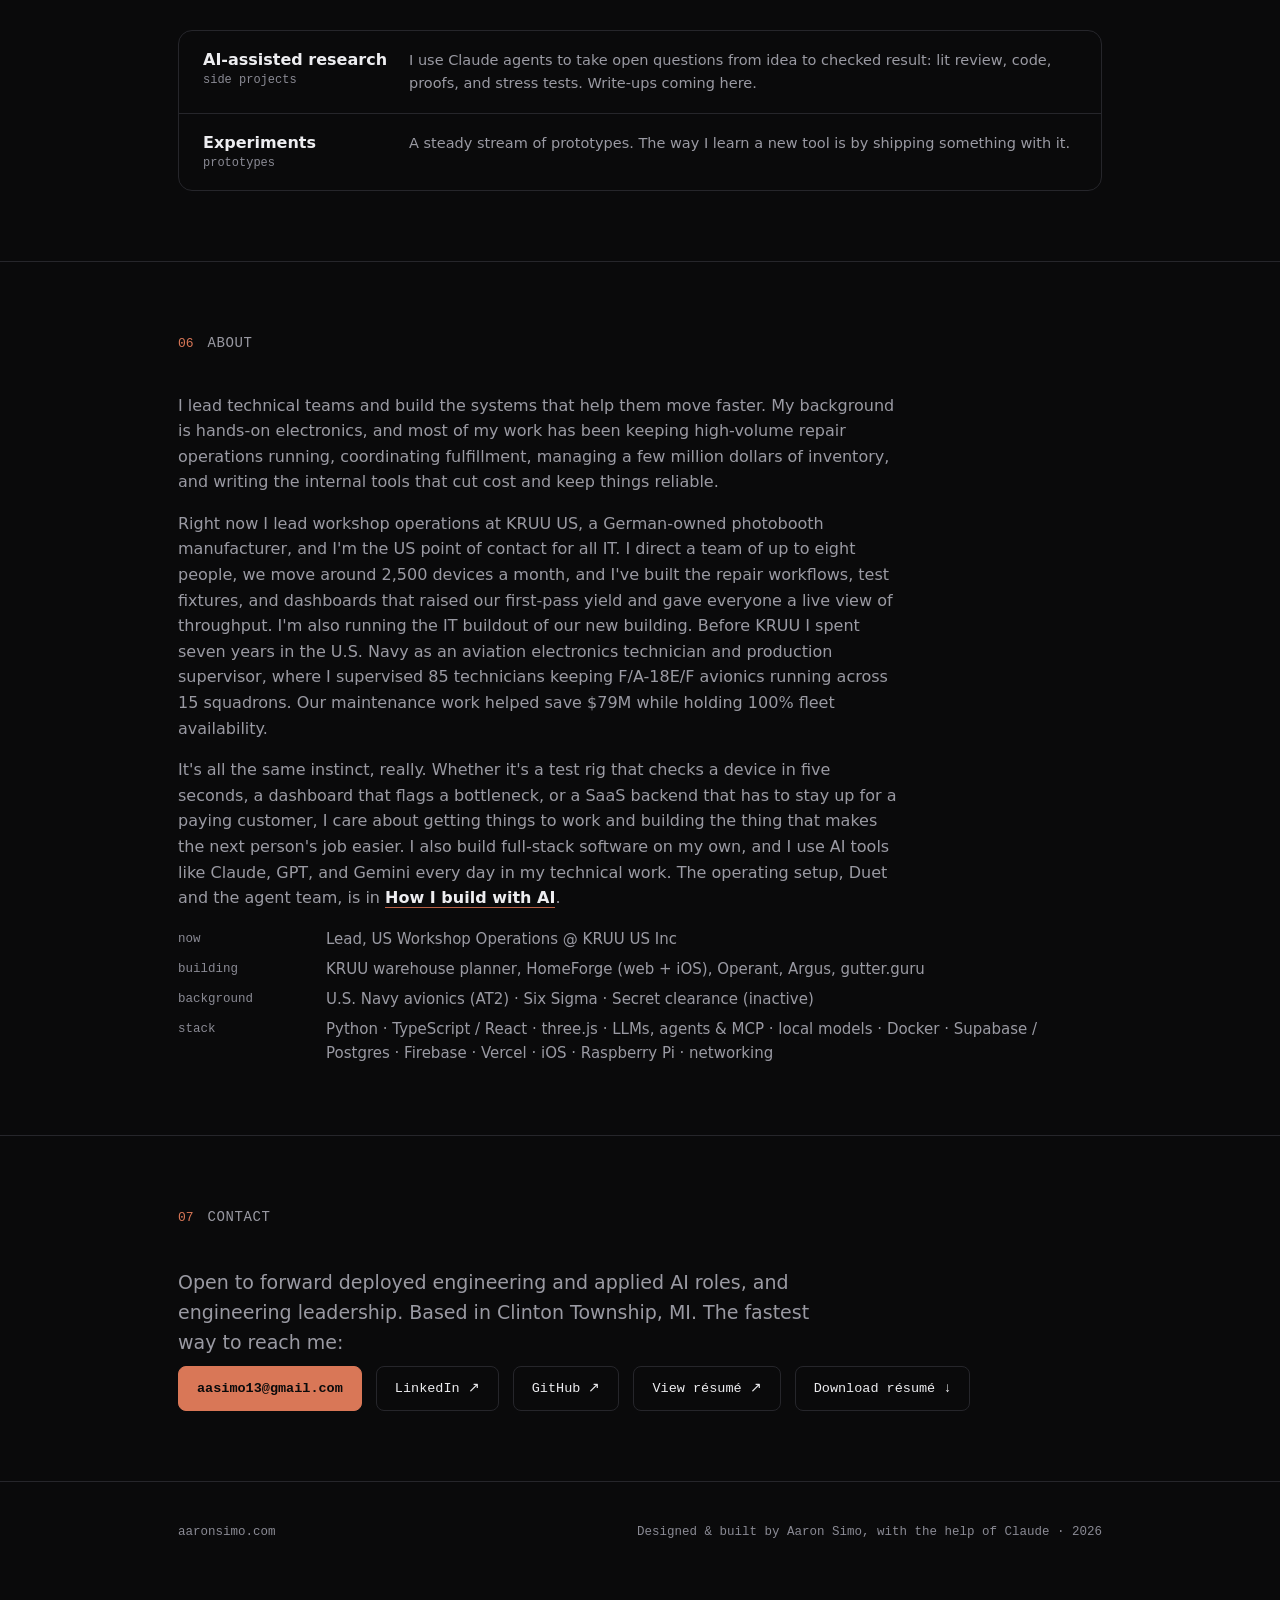
==== commit 5d4b9aa2: "Make the portfolio easier to scan for FDE and applied AI roles Put the target role on the first scre" ====
--- a/index.html
+++ b/index.html
@@ -3,8 +3,51 @@
 <head>
 <meta charset="UTF-8" />
 <meta name="viewport" content="width=device-width, initial-scale=1.0" />
-<title>Aaron Simo · Builder &amp; On-site Technical Lead</title>
-<meta name="description" content="Aaron Simo, full-stack builder, on-site technical lead at KRUU US, and aspiring forward deployed engineer. On-site technical lead at KRUU US, building the tools, networks, and test rigs operations run on. Selected work: KRUU warehouse planner, HomeForge, Operant, Argus." />
+<title>Aaron Simo · On-site Technical Lead, seeking FDE &amp; Applied AI</title>
+<meta name="description" content="Aaron Simo, on-site technical lead at KRUU US. Builds what a real operation runs on, ships full-stack products with AI agents. Open to FDE and applied AI roles." />
+<meta name="author" content="Aaron Simo" />
+<meta name="theme-color" content="#0a0a0b" />
+<link rel="canonical" href="https://aaronsimo.com/" />
+<link rel="icon" href="favicon.svg" type="image/svg+xml" />
+<meta property="og:type" content="website" />
+<meta property="og:locale" content="en_US" />
+<meta property="og:site_name" content="Aaron Simo" />
+<meta property="og:url" content="https://aaronsimo.com/" />
+<meta property="og:title" content="Aaron Simo · On-site Technical Lead, seeking FDE &amp; Applied AI" />
+<meta property="og:description" content="On-site technical lead at KRUU US. Builds what a real operation runs on, ships full-stack products, and runs a team of AI agents. Open to FDE and applied AI roles." />
+<meta property="og:image" content="https://aaronsimo.com/img/og.png" />
+<meta property="og:image:width" content="1200" />
+<meta property="og:image:height" content="630" />
+<meta property="og:image:alt" content="Aaron Simo. I go where the work happens and build what makes it run. On-site technical lead, seeking forward deployed and applied AI roles." />
+<meta name="twitter:card" content="summary_large_image" />
+<meta name="twitter:title" content="Aaron Simo · On-site Technical Lead, seeking FDE &amp; Applied AI" />
+<meta name="twitter:description" content="On-site technical lead at KRUU US. Builds what a real operation runs on, ships full-stack products, and runs a team of AI agents." />
+<meta name="twitter:image" content="https://aaronsimo.com/img/og.png" />
+<meta name="twitter:image:alt" content="Aaron Simo. I go where the work happens and build what makes it run." />
+<script type="application/ld+json">
+{
+  "@context": "https://schema.org",
+  "@type": "Person",
+  "name": "Aaron Simo",
+  "url": "https://aaronsimo.com/",
+  "email": "mailto:aasimo13@gmail.com",
+  "jobTitle": "Lead, US Workshop Operations",
+  "worksFor": {
+    "@type": "Organization",
+    "name": "KRUU US Inc"
+  },
+  "address": {
+    "@type": "PostalAddress",
+    "addressLocality": "Clinton Township",
+    "addressRegion": "MI",
+    "addressCountry": "US"
+  },
+  "sameAs": [
+    "https://www.linkedin.com/in/aaron-simo-3a3972244/",
+    "https://github.com/aasimo13"
+  ]
+}
+</script>
 <style>
   :root {
     --bg: #0a0a0b;
@@ -13,14 +56,14 @@
     --line: #26262b;
     --text: #ededf0;
     --muted: #9a9aa3;
-    --faint: #6b6b73;
+    --faint: #8a8a94;
     --accent: #d97757;
     --accent-dim: #b85f43;
     --mono: ui-monospace, "SF Mono", "JetBrains Mono", Menlo, Consolas, monospace;
     --sans: -apple-system, BlinkMacSystemFont, "Segoe UI", Inter, system-ui, sans-serif;
   }
   * { box-sizing: border-box; margin: 0; padding: 0; }
-  html { scroll-behavior: smooth; }
+  html { scroll-behavior: smooth; color-scheme: dark; }
   body {
     background: var(--bg);
     color: var(--text);
@@ -30,7 +73,27 @@
     text-rendering: optimizeLegibility;
   }
   a { color: inherit; text-decoration: none; }
+  a:focus-visible, button:focus-visible, .skip:focus {
+    outline: 2px solid var(--accent);
+    outline-offset: 3px;
+  }
   ::selection { background: var(--accent); color: #0a0a0b; }
+  .skip {
+    position: absolute;
+    left: 12px;
+    top: 8px;
+    transform: translateY(-160%);
+    background: var(--accent);
+    color: #0a0a0b;
+    font-family: var(--mono);
+    font-size: 13px;
+    font-weight: 600;
+    padding: 8px 12px;
+    border-radius: 8px;
+    z-index: 100;
+  }
+  .skip:focus { transform: none; }
+  main:focus { outline: none; }
 
   .wrap { max-width: 980px; margin: 0 auto; padding: 0 28px; }
 
@@ -41,30 +104,56 @@
     background: rgba(10,10,11,0.72);
     border-bottom: 1px solid var(--line);
   }
-  .nav-inner { display: flex; align-items: center; justify-content: space-between; height: 58px; }
+  .nav-inner { display: flex; align-items: center; justify-content: space-between; height: 58px; gap: 16px; }
   .brand { font-family: var(--mono); font-size: 14px; letter-spacing: 0.02em; color: var(--text); }
   .brand .dot { color: var(--accent); }
-  .nav-links { display: flex; gap: 26px; font-family: var(--mono); font-size: 13px; }
-  .nav-links a { color: var(--muted); transition: color .15s; }
+  .nav-links { display: flex; gap: 22px; font-family: var(--mono); font-size: 13px; }
+  .nav-links a { color: var(--muted); transition: color .15s; padding: 8px 0; }
   .nav-links a:hover { color: var(--text); }
   .nav-links .nav-operant { color: var(--accent); }
   .nav-links .nav-operant:hover { color: var(--accent-dim); }
-  @media (max-width: 620px) { .nav-links { display: none; } }
+  .nav-toggle {
+    display: none;
+    font-family: var(--mono);
+    font-size: 13px;
+    color: var(--text);
+    background: transparent;
+    border: 1px solid var(--line);
+    border-radius: 8px;
+    padding: 7px 12px;
+    cursor: pointer;
+  }
+  .nav-toggle:hover { border-color: var(--faint); }
+  @media (max-width: 840px) {
+    nav.nav-open { background: #0a0a0b; }
+    .nav-inner { flex-wrap: wrap; height: auto; min-height: 58px; padding: 10px 0; justify-content: flex-start; }
+    .nav-toggle { display: inline-flex; margin-left: auto; }
+    .nav-links {
+      display: none;
+      flex-basis: 100%;
+      flex-direction: column;
+      gap: 0;
+      padding: 4px 0 6px;
+    }
+    .nav-links.open { display: flex; }
+    .nav-links a { padding: 12px 0; border-top: 1px solid var(--line); }
+  }
 
   /* hero */
-  header.hero { padding: 92px 0 64px; border-bottom: 1px solid var(--line); }
+  header.hero { padding: 44px 0 48px; border-bottom: 1px solid var(--line); }
   .eyebrow {
     font-family: var(--mono); font-size: 12.5px; color: var(--accent);
-    letter-spacing: 0.06em; text-transform: uppercase; margin-bottom: 22px;
+    letter-spacing: 0.06em; text-transform: uppercase; margin-bottom: 16px;
     display: flex; align-items: center; gap: 9px;
   }
-  .pulse { width: 7px; height: 7px; border-radius: 50%; background: var(--accent); box-shadow: 0 0 0 0 rgba(217,119,87,.6); animation: pulse 2.4s infinite; }
+  .pulse { width: 7px; height: 7px; border-radius: 50%; background: var(--accent); box-shadow: 0 0 0 0 rgba(217,119,87,.6); animation: pulse 2.4s infinite; flex: none; }
   @keyframes pulse { 0% { box-shadow: 0 0 0 0 rgba(217,119,87,.5);} 70% { box-shadow: 0 0 0 8px rgba(217,119,87,0);} 100% { box-shadow: 0 0 0 0 rgba(217,119,87,0);} }
-  h1 { font-size: clamp(34px, 6vw, 58px); line-height: 1.05; font-weight: 600; letter-spacing: -0.02em; margin-bottom: 24px; }
-  h1 .grey { color: var(--faint); }
+  h1 { font-size: clamp(34px, 6vw, 58px); line-height: 1.05; font-weight: 600; letter-spacing: -0.02em; margin-bottom: 16px; text-wrap: balance; }
+  h1 .grey { color: #6b6b73; }
   .lede { font-size: clamp(16px, 2.4vw, 19px); color: var(--muted); max-width: 660px; }
   .lede strong { color: var(--text); font-weight: 600; }
-  .hero-cta { margin-top: 34px; display: flex; gap: 14px; flex-wrap: wrap; }
+  .lede .target { display: block; margin-bottom: 10px; }
+  .hero-cta { margin-top: 28px; display: flex; gap: 14px; flex-wrap: wrap; }
   .btn {
     font-family: var(--mono); font-size: 13.5px; padding: 11px 18px; border-radius: 8px;
     border: 1px solid var(--line); color: var(--text); transition: all .15s; display: inline-flex; align-items: center; gap: 8px;
@@ -72,44 +161,46 @@
   .btn:hover { border-color: var(--faint); background: var(--panel); }
   .btn.primary { background: var(--accent); color: #0a0a0b; border-color: var(--accent); font-weight: 600; }
   .btn.primary:hover { background: var(--accent-dim); border-color: var(--accent-dim); }
+  .btn.primary:focus-visible { outline-color: #fff; }
   .hero-contact { margin-top: 22px; font-family: var(--mono); font-size: 13px; color: var(--muted); display: flex; flex-wrap: wrap; align-items: center; gap: 10px; }
   .hero-contact a { color: var(--muted); transition: color .15s; }
   .hero-contact a:hover { color: var(--accent); }
   .hero-contact .sep { color: var(--faint); }
   .hero-contact .loc { color: var(--faint); }
+  .hero .stats { margin-top: 20px; margin-bottom: 0; }
 
   /* featured piece: Operant */
   .feature { border-bottom: 1px solid var(--line);
     background: radial-gradient(1100px 380px at 18% -20%, rgba(217,119,87,0.12), transparent 60%), var(--panel); }
   .feature .wrap { padding: 60px 28px 64px; }
   .feature .eyebrow { color: var(--accent); margin-bottom: 14px; }
-  .feature-title { font-size: clamp(44px, 9vw, 88px); font-weight: 650; letter-spacing: -0.03em; line-height: 0.98; margin: 4px 0 16px; }
+  .feature-title { font-size: clamp(44px, 9vw, 88px); font-weight: 650; letter-spacing: -0.03em; line-height: 0.98; margin: 4px 0 16px; text-wrap: balance; }
   .feature-tag { font-size: clamp(17px, 2.6vw, 23px); color: var(--text); font-weight: 500; max-width: 720px; margin-bottom: 16px; }
   .feature-body { color: var(--muted); font-size: 16px; max-width: 730px; margin-bottom: 26px; }
   .feature-cta { display: flex; gap: 14px; flex-wrap: wrap; margin-bottom: 24px; }
   .feature .btn.primary { font-size: 14px; padding: 13px 24px; }
+  .feature .frame { margin-bottom: 22px; }
 
   /* KRUU section */
   .kruu-shot { display: block; border: 1px solid var(--line); border-radius: 14px; overflow: hidden; background: var(--panel); margin-bottom: 14px; }
   .kruu-shot img { display: block; width: 100%; height: auto; transition: transform .4s ease; }
   .kruu-shot:hover img { transform: scale(1.012); }
-  .shot-row { display: grid; grid-template-columns: 1fr; gap: 14px; }
   .caption { font-family: var(--mono); font-size: 12px; color: var(--faint); margin: -4px 0 26px; }
   .kruu-intro { color: var(--muted); font-size: 16px; max-width: 730px; margin-bottom: 28px; }
   .kruu-intro strong { color: var(--text); font-weight: 600; }
   .mini-grid { display: grid; grid-template-columns: repeat(2, 1fr); gap: 14px; margin-top: 18px; }
   .mini { background: var(--panel); border: 1px solid var(--line); border-radius: 12px; padding: 20px 22px; }
-  .mini h4 { font-size: 16px; font-weight: 600; margin-bottom: 6px; display: flex; justify-content: space-between; gap: 10px; align-items: baseline; flex-wrap: wrap; }
-  .mini h4 a { font-family: var(--mono); font-size: 11.5px; color: var(--faint); font-weight: 400; }
-  .mini h4 a:hover { color: var(--accent); }
+  .mini h3 { font-size: 16px; font-weight: 600; margin-bottom: 6px; display: flex; justify-content: space-between; gap: 10px; align-items: baseline; flex-wrap: wrap; }
+  .mini h3 a { font-family: var(--mono); font-size: 11.5px; color: var(--faint); font-weight: 400; }
+  .mini h3 a:hover { color: var(--accent); }
   .mini p { color: var(--muted); font-size: 14.5px; }
   @media (max-width: 720px){ .mini-grid { grid-template-columns: 1fr; } }
 
   /* section */
-  section { padding: 70px 0; border-bottom: 1px solid var(--line); }
+  section { padding: 70px 0; border-bottom: 1px solid var(--line); scroll-margin-top: 70px; }
   .sec-head { display: flex; align-items: baseline; gap: 14px; margin-bottom: 38px; }
   .sec-num { font-family: var(--mono); font-size: 13px; color: var(--accent); }
-  .sec-title { font-size: 14px; font-family: var(--mono); color: var(--muted); letter-spacing: 0.04em; text-transform: uppercase; }
+  .sec-title { font-size: 14px; font-family: var(--mono); color: var(--muted); letter-spacing: 0.04em; text-transform: uppercase; font-weight: 500; }
 
   /* project cards */
   .projects { display: grid; gap: 18px; }
@@ -124,18 +215,88 @@
   .card .url a:hover { color: var(--accent); }
   .badge { font-family: var(--mono); font-size: 11px; color: var(--accent); border: 1px solid var(--accent-dim); border-radius: 999px; padding: 3px 10px; white-space: nowrap; }
   .badge.ship { color: #5fb87a; border-color: #2f5c3c; }
-  .card p { color: var(--muted); font-size: 15.5px; margin-bottom: 18px; max-width: 640px; }
   .stack { display: flex; flex-wrap: wrap; gap: 8px; }
   .tag { font-family: var(--mono); font-size: 11.5px; color: var(--muted); background: #0e0e10; border: 1px solid var(--line); border-radius: 6px; padding: 4px 9px; }
+
+  .frame { display: grid; gap: 12px; margin: 4px 0 18px; }
+  .frame div { display: grid; grid-template-columns: 76px 1fr; gap: 8px 14px; align-items: baseline; }
+  .frame dt { font-family: var(--mono); font-size: 11px; letter-spacing: 0.08em; text-transform: uppercase; color: var(--accent); }
+  .frame dd { color: var(--muted); font-size: 15.5px; margin: 0; }
+  .frame dd strong { color: var(--text); font-weight: 600; }
+  @media (max-width: 620px){ .frame div { grid-template-columns: 1fr; gap: 2px; } }
+
+  /* operating diagram */
+  .flow {
+    list-style: none;
+    display: grid;
+    grid-template-columns: repeat(6, minmax(0, 1fr));
+    gap: 10px;
+    margin: 0 0 10px;
+  }
+  .flow li {
+    background: #0e0e10;
+    border: 1px solid var(--line);
+    border-radius: 12px;
+    padding: 12px 12px 14px;
+    min-width: 0;
+  }
+  .flow-step {
+    display: flex;
+    align-items: center;
+    gap: 8px;
+    font-family: var(--mono);
+    font-size: 11px;
+    color: var(--accent);
+    letter-spacing: 0.04em;
+  }
+  .flow-step::after {
+    content: "";
+    height: 1px;
+    flex: 1;
+    background: #3a3a42;
+  }
+  .flow li:last-child .flow-step::after { display: none; }
+  .flow-name { display: block; margin-top: 8px; font-size: 14.5px; font-weight: 600; letter-spacing: -0.01em; line-height: 1.25; }
+  .flow-role { display: block; margin-top: 4px; font-family: var(--mono); font-size: 11px; line-height: 1.35; color: var(--muted); }
+  @media (max-width: 800px) {
+    .flow { grid-template-columns: 1fr; gap: 0; margin-left: 4px; border-left: 1px solid var(--line); }
+    .flow li { background: transparent; border: none; border-radius: 0; padding: 0 0 16px 16px; position: relative; }
+    .flow-step::after { display: none; }
+    .flow li::before {
+      content: "";
+      position: absolute;
+      left: -4px;
+      top: 4px;
+      width: 7px;
+      height: 7px;
+      border-radius: 50%;
+      background: var(--accent);
+    }
+  }
+
+  .subhead {
+    font-family: var(--mono);
+    font-size: 12px;
+    font-weight: 500;
+    letter-spacing: 0.06em;
+    text-transform: uppercase;
+    color: var(--muted);
+    margin: 22px 0 12px;
+  }
+  .prose { color: var(--muted); font-size: 16px; max-width: 730px; margin-top: 22px; }
+  .prose + .prose { margin-top: 14px; }
+  .prose strong, .about a { color: var(--text); font-weight: 600; }
+  .prose a, .about a { border-bottom: 1px solid var(--accent-dim); }
+  .prose a:hover, .about a:hover { color: var(--accent); }
 
   /* other work list */
   .otherlist { display: grid; gap: 0; border: 1px solid var(--line); border-radius: 14px; overflow: hidden; }
   .row { display: flex; align-items: baseline; gap: 16px; padding: 18px 24px; border-bottom: 1px solid var(--line); transition: background .15s; }
   .row:last-child { border-bottom: none; }
   .row:hover { background: var(--panel); }
-  .row .name { font-weight: 600; font-size: 16px; min-width: 168px; }
+  .row .name { font-weight: 600; font-size: 16px; min-width: 190px; margin: 0; line-height: 1.3; }
   .row .name .u { font-family: var(--mono); font-size: 12px; color: var(--faint); display: block; font-weight: 400; margin-top: 2px; }
-  .row .desc { color: var(--muted); font-size: 14.5px; }
+  .row .desc { color: var(--muted); font-size: 14.5px; margin: 0; }
   @media (max-width: 620px){ .row { flex-direction: column; gap: 6px; } .row .name { min-width: 0; } }
 
   /* about */
@@ -145,6 +306,7 @@
   .kv { display: grid; grid-template-columns: 130px 1fr; gap: 6px 18px; font-size: 15px; margin-top: 8px; }
   .kv dt { font-family: var(--mono); font-size: 12.5px; color: var(--faint); padding-top: 2px; }
   .kv dd { color: var(--muted); }
+  @media (max-width: 620px){ .kv { grid-template-columns: 1fr; gap: 2px; margin-bottom: 12px; } }
 
   /* stats band */
   .stats { display: grid; grid-template-columns: repeat(4, 1fr); gap: 1px; background: var(--line); border: 1px solid var(--line); border-radius: 14px; overflow: hidden; margin-bottom: 34px; }
@@ -155,20 +317,32 @@
   @media (max-width: 620px){ .stats { grid-template-columns: repeat(2, 1fr); } }
 
   /* contact */
+  .contact-lede { margin-bottom: 6px; }
   .contact-row { display: flex; gap: 14px; flex-wrap: wrap; margin-top: 8px; }
 
   footer { padding: 40px 0 60px; }
   .foot-inner { display: flex; justify-content: space-between; align-items: center; flex-wrap: wrap; gap: 12px; font-family: var(--mono); font-size: 12.5px; color: var(--faint); }
   .foot-inner a:hover { color: var(--accent); }
+
+  @media (prefers-reduced-motion: reduce) {
+    html { scroll-behavior: auto; }
+    .pulse { animation: none; }
+    .card, .kruu-shot img, .row, .nav-links a, .btn { transition: none; }
+    .card:hover, .kruu-shot:hover img { transform: none; }
+  }
 </style>
 </head>
 <body>
 
-<nav>
+<a class="skip" href="#content">Skip to content</a>
+
+<nav aria-label="Primary">
   <div class="wrap nav-inner">
     <div class="brand">aaron simo<span class="dot">.</span></div>
-    <div class="nav-links">
+    <button type="button" class="nav-toggle" aria-expanded="false" aria-controls="site-nav">Menu</button>
+    <div class="nav-links" id="site-nav">
       <a href="#kruu">kruu</a>
+      <a href="#ai">ai</a>
       <a href="#operant" class="nav-operant">operant</a>
       <a href="#work">work</a>
       <a href="#other">other</a>
@@ -178,11 +352,14 @@
   </div>
 </nav>
 
+<main id="content" tabindex="-1">
+
 <header class="hero">
   <div class="wrap">
-    <div class="eyebrow"><span class="pulse"></span> full-stack builder · on-site technical lead · aspiring FDE</div>
+    <div class="eyebrow"><span class="pulse" aria-hidden="true"></span> on-site technical lead · seeking FDE &amp; applied AI</div>
     <h1>Aaron Simo.<br /><span class="grey">I go where the work happens and build what makes it run.</span></h1>
     <p class="lede">
+      <strong class="target">Open to forward deployed engineering and applied AI roles.</strong>
       I'm the on-site technical lead for the US operation of a German photobooth manufacturer. A few thousand devices
       a month pass through my team, and I build the tools, test rigs, networks, and dashboards they run on, right now
       including the IT buildout of a new building. I also build and ship full-stack products on my own, and I use AI
@@ -191,14 +368,23 @@
     </p>
     <div class="hero-cta">
       <a class="btn primary" href="#kruu">See the KRUU work</a>
-      <a class="btn" href="AaronSimo_Resume.pdf" target="_blank" rel="noopener">View résumé ↗</a>
+      <a class="btn" href="#ai">How I build with AI</a>
+      <a class="btn" href="AaronSimo_Resume.pdf" target="_blank" rel="noopener noreferrer">View résumé ↗</a>
     </div>
     <div class="hero-contact">
       <a href="mailto:aasimo13@gmail.com">aasimo13@gmail.com</a>
       <span class="sep">·</span>
-      <a href="https://www.linkedin.com/in/aaron-simo-3a3972244/" target="_blank" rel="noopener">LinkedIn ↗</a>
+      <a href="https://www.linkedin.com/in/aaron-simo-3a3972244/" target="_blank" rel="noopener noreferrer">LinkedIn ↗</a>
+      <span class="sep">·</span>
+      <a href="https://github.com/aasimo13" target="_blank" rel="noopener noreferrer">GitHub ↗</a>
       <span class="sep">·</span>
       <span class="loc">Clinton Township, MI</span>
+    </div>
+    <div class="stats">
+      <div class="stat"><div class="n">85</div><div class="l">technicians led<br />(Navy avionics)</div></div>
+      <div class="stat"><div class="n"><span class="accent">$79M</span></div><div class="l">cost savings delivered fleet-wide</div></div>
+      <div class="stat"><div class="n">~2,500<span class="accent">/mo</span></div><div class="l">devices fulfilled, peaking at 1,000/wk</div></div>
+      <div class="stat"><div class="n">$1&ndash;5M</div><div class="l">device inventory managed</div></div>
     </div>
   </div>
 </header>
@@ -207,14 +393,14 @@
   <div class="wrap">
     <div class="sec-head">
       <span class="sec-num">01</span>
-      <span class="sec-title">In the field · KRUU US</span>
+      <h2 class="sec-title">In the field · KRUU US</h2>
     </div>
     <p class="kruu-intro">
       My day job is the closest thing to forward deployed engineering I know of. I'm the person on site who makes the
       technology work for a real operation, working with engineering and IT at headquarters in Germany. Here's a slice of what I've built there.
     </p>
 
-    <a class="kruu-shot" href="img/kruu-warehouse-3d.webp" target="_blank" rel="noopener">
+    <a class="kruu-shot" href="img/kruu-warehouse-3d.webp" target="_blank" rel="noopener noreferrer">
       <img src="img/kruu-warehouse-3d.webp" width="1600" height="891" decoding="async"
            alt="3D model of the new KRUU US warehouse showing shipping shelves, check and clean rows, conveyors, racks, and building steel, merged with phone scans of the real floor" />
     </a>
@@ -228,14 +414,20 @@
         </div>
         <span class="badge ship">in use</span>
       </div>
-      <p>
-        When we took a new building, I built the tool we planned it in. It's one page with a 2D floor plan and a 3D
-        view, built from the architect's PDF and LiDAR scans of the empty building. It lays out shipping
-        shelves, check and clean rows, conveyors, racks, and building steel, and it runs the power plan with panel
-        schedules and load checks plus a data port plan, with PDF, PNG, and Excel exports. It also loads the conveyor
-        vendor's own CAD model (8,990 parts from their STEP file) so we could check their layout against ours before
-        anything was installed. I packaged it so our German site can rebuild it for their warehouse.
-      </p>
+      <dl class="frame">
+        <div>
+          <dt>Problem</dt>
+          <dd>We took a new building and had to plan the floor, the power, and the data before anything was installed, including checking a conveyor vendor's layout against ours.</dd>
+        </div>
+        <div>
+          <dt>Built</dt>
+          <dd>One page with a 2D floor plan and a 3D view, from the architect's PDF and LiDAR scans of the empty building. It lays out shipping shelves, check and clean rows, conveyors, racks, and building steel. It runs the power plan with panel schedules and load checks, plus a data port plan, and it exports PDF, PNG, and Excel. It loads the conveyor vendor's own CAD model, 8,990 parts from their STEP file.</dd>
+        </div>
+        <div>
+          <dt>Impact</dt>
+          <dd>In use by the KRUU US team. I packaged it so our German site can rebuild it for their warehouse.</dd>
+        </div>
+      </dl>
       <div class="stack">
         <span class="tag">three.js</span>
         <span class="tag">LiDAR scans · glTF</span>
@@ -248,49 +440,138 @@
 
     <div class="mini-grid">
       <div class="mini">
-        <h4>Facility IT buildout</h4>
+        <h3>Facility IT buildout</h3>
         <p>I own IT and workshop for the move: internet cutover, network and switching to every fulfillment shelf, bringing the building's inherited access control and camera systems onto our network, and the shelving layout, power distribution, and cabling.</p>
       </div>
       <div class="mini">
-        <h4>MiLa test station</h4>
+        <h3>MiLa test station</h3>
         <p>Raspberry Pi pass/fail rig for USB microphone units. Plays a frequency sweep, records it back, and validates the capture in about five seconds, with auto plug-in triggering, LED and beep output, and self-calibration.</p>
       </div>
       <div class="mini">
-        <h4>Printer test rigs <a href="https://github.com/aasimo13/PRig" target="_blank" rel="noopener">code ↗</a></h4>
-        <p>Plug in a DNP or Canon SELPHY printer and the rig detects it over USB and runs a 10 image QC suite (color, resolution, text, edge bleed) with a live web dashboard. Headless, with a one command reset for the floor.</p>
+        <h3>Printer test rigs <a href="https://github.com/aasimo13/PRig" target="_blank" rel="noopener noreferrer">code ↗</a></h3>
+        <p>Plug in a DNP or Canon SELPHY printer and the rig detects it over USB and runs a 10-image QC suite (color, resolution, text, edge bleed) with a live web dashboard. Headless, with a one-command reset for the floor.</p>
       </div>
       <div class="mini">
-        <h4>DNP print server <a href="https://github.com/aasimo13/kruu-print-server-dnp" target="_blank" rel="noopener">code ↗</a></h4>
-        <p>Pi based photo print station: drag photos into a web page or a shared folder and they print at 4x6, 4x4, or cut strips. One command installer that detects the printer and user on its own.</p>
+        <h3>DNP print server <a href="https://github.com/aasimo13/kruu-print-server-dnp" target="_blank" rel="noopener noreferrer">code ↗</a></h3>
+        <p>Pi-based photo print station: drag photos into a web page or a shared folder and they print at 4x6, 4x4, or cut strips. One-command installer that detects the printer and user on its own.</p>
       </div>
       <div class="mini">
-        <h4>Photobooth Test Box</h4>
+        <h3>Photobooth Test Box</h3>
         <p>A diagnostic box for the fleet that checks the 24V supply, USB voltages, the pedal switch, and cable continuity, so a tech can find a fault in minutes instead of swapping parts.</p>
       </div>
       <div class="mini">
-        <h4>Floor dashboards &amp; parts</h4>
-        <p>Metabase dashboards on Pi kiosk screens and a mobile fulfillment widget for live throughput and first pass yield. CAD and 3D printed parts for the fleet, like a retention clip for the DNP printers.</p>
-      </div>
-    </div>
+        <h3>Floor dashboards &amp; parts</h3>
+        <p>Metabase dashboards on Pi kiosk screens and a mobile fulfillment widget for live throughput and first-pass yield. CAD and 3D printed parts for the fleet, like a retention clip for the DNP printers.</p>
+      </div>
+    </div>
+  </div>
+</section>
+
+<section id="ai">
+  <div class="wrap">
+    <div class="sec-head">
+      <span class="sec-num">02</span>
+      <h2 class="sec-title">How I build with AI</h2>
+    </div>
+    <p class="kruu-intro">
+      I run this the way I run the floor. <strong>Duet</strong> is my chief of staff. It sits above the specialized agents and coordinates all of it: work, side ventures, family, and personal. The agent team under Duet runs in the Grok Bot app.
+    </p>
+
+    <ol class="flow" aria-label="How a coding task gets to production">
+      <li>
+        <span class="flow-step">01</span>
+        <span class="flow-name">Aaron</span>
+        <span class="flow-role">reviews and ships</span>
+      </li>
+      <li>
+        <span class="flow-step">02</span>
+        <span class="flow-name">Duet</span>
+        <span class="flow-role">chief of staff</span>
+      </li>
+      <li>
+        <span class="flow-step">03</span>
+        <span class="flow-name">Agent team</span>
+        <span class="flow-role">specialists</span>
+      </li>
+      <li>
+        <span class="flow-step">04</span>
+        <span class="flow-name">Grok Bot</span>
+        <span class="flow-role">cloud coding agents</span>
+      </li>
+      <li>
+        <span class="flow-step">05</span>
+        <span class="flow-name">Pull requests</span>
+        <span class="flow-role">on my repos</span>
+      </li>
+      <li>
+        <span class="flow-step">06</span>
+        <span class="flow-name">Production</span>
+        <span class="flow-role">what ships</span>
+      </li>
+    </ol>
+    <p class="caption">How a coding task moves from me to production.</p>
+
+    <p class="subhead">The agent team · Grok Bot app</p>
+    <div class="otherlist">
+      <div class="row">
+        <h3 class="name">Router <span class="u">primary</span></h3>
+        <p class="desc">Takes any task and routes it to the right specialist.</p>
+      </div>
+      <div class="row">
+        <h3 class="name">Tradbot <span class="u">email and calendar</span></h3>
+        <p class="desc">Watches my personal email and calendar so school forms, bills, and RSVPs don't slip, and drafts the replies.</p>
+      </div>
+      <div class="row">
+        <h3 class="name">SWE <span class="u">software engineer</span></h3>
+        <p class="desc">Writes code, triages issues, and monitors production.</p>
+      </div>
+      <div class="row">
+        <h3 class="name">Professional Growth <span class="u">career</span></h3>
+        <p class="desc">Career growth and the job search.</p>
+      </div>
+      <div class="row">
+        <h3 class="name">General-purpose <span class="u">the rest</span></h3>
+        <p class="desc">Bots that take real work off my plate.</p>
+      </div>
+    </div>
+
+    <p class="prose">
+      Grok Bot drives the coding. Agents scope the work and hand it to cloud coding agents, which open pull requests on my repos. I review each one before it ships. This site is in that loop: an agent scoped the update, and a cloud coding agent opened the pull request.
+    </p>
+    <p class="prose">
+      Day to day I also work in Claude, GPT, and Gemini, run local models in LM Studio on my Mac, and build with MCP and agents. I orchestrate the team, stay in the loop, and review what ships. Same shape as the on-site work.
+    </p>
   </div>
 </section>
 
 <section id="operant" class="feature">
   <div class="wrap">
-    <div class="eyebrow"><span class="pulse"></span> the centerpiece · a living experiment</div>
+    <div class="eyebrow"><span class="pulse" aria-hidden="true"></span> 03 · the centerpiece · a living experiment</div>
     <h2 class="feature-title">Operant</h2>
     <p class="feature-tag">A persistent reinforcement-learning organism, shaped forever by everyone who visits.</p>
-    <p class="feature-body">
-      A small learning mind lives on a server and never stops. It moves, it learns, and every visitor who has ever
-      been here has changed it a little, permanently, through reward and punishment. Nothing is ever undone. It's part
-      art installation and part engineering piece, inspired by Sun Yuan &amp; Peng Yu's <em>Can't Help Myself</em> and
-      by simulation theory. Built as a TypeScript monorepo: a framework-agnostic Q-learning core, an always-on
-      simulation host that owns and persists the single agent, and a react-three-fiber 3D view for observers, with the
-      learning core kept strictly decoupled from rendering.
-    </p>
+    <dl class="frame">
+      <div>
+        <dt>Problem</dt>
+        <dd>A learning system every visitor changes, permanently. Nothing is ever undone.</dd>
+      </div>
+      <div>
+        <dt>Built</dt>
+        <dd>A TypeScript monorepo: a framework-agnostic Q-learning core, an always-on simulation host that owns and persists the single agent, and a react-three-fiber 3D view for observers, with the learning core kept strictly decoupled from rendering.</dd>
+        </div>
+        <div>
+          <dt>Impact</dt>
+          <dd>Live. Everyone who has visited has changed it a little, through reward and punishment, and the change sticks.</dd>
+        </div>
+      </dl>
+      <p class="feature-body">
+        A small learning mind lives on a server and never stops. It moves, it learns, and every visitor who has ever
+        been here has changed it a little, permanently, through reward and punishment. Nothing is ever undone. It's part
+        art installation and part engineering piece, inspired by Sun Yuan &amp; Peng Yu's <em>Can't Help Myself</em> and
+        by simulation theory.
+      </p>
     <div class="feature-cta">
       <a class="btn primary" href="operant">Enter Operant →</a>
-      <a class="btn" href="https://github.com/aasimo13/operant" target="_blank" rel="noopener">View the code ↗</a>
+      <a class="btn" href="https://github.com/aasimo13/operant" target="_blank" rel="noopener noreferrer">View the code ↗</a>
     </div>
     <div class="stack">
       <span class="tag">TypeScript</span>
@@ -306,8 +587,8 @@
 <section id="work">
   <div class="wrap">
     <div class="sec-head">
-      <span class="sec-num">02</span>
-      <span class="sec-title">Projects</span>
+      <span class="sec-num">04</span>
+      <h2 class="sec-title">Projects</h2>
     </div>
 
     <div class="projects">
@@ -316,17 +597,24 @@
         <div class="card-top">
           <div>
             <h3>HomeForge</h3>
-            <span class="url"><a href="https://homeforge.family" target="_blank" rel="noopener">homeforge.family ↗</a></span>
+            <span class="url"><a href="https://homeforge.family" target="_blank" rel="noopener noreferrer">homeforge.family ↗</a></span>
           </div>
           <span class="badge ship">live · web + iOS</span>
         </div>
-        <p>
-          A family-management app with AI-assisted meal planning, smart shopping lists, shared finances,
-          scheduling, and chore gamification. Shipped on the web and the App Store, built and deployed solo:
-          a web frontend, a Supabase Postgres backend with row-level security and hardening migrations,
-          edge functions on a GitHub Actions pipeline, and an iOS build with Apple in-app purchases.
-          It's my biggest project, and I designed, built, deployed, and have maintained all of it.
-        </p>
+        <dl class="frame">
+          <div>
+            <dt>Problem</dt>
+            <dd>A household's meals, shopping, money, schedule, and chores, handled as one product.</dd>
+          </div>
+          <div>
+            <dt>Built</dt>
+            <dd>A family-management app with AI-assisted meal planning, smart shopping lists, shared finances, scheduling, and chore gamification. Shipped on the web and the App Store, built and deployed solo: a web frontend, a Supabase Postgres backend with row-level security and hardening migrations, edge functions on a GitHub Actions pipeline, and an iOS build with Apple in-app purchases.</dd>
+          </div>
+          <div>
+            <dt>Impact</dt>
+            <dd>Live on the web and the App Store. It's my biggest project, and I designed, built, deployed, and have maintained all of it.</dd>
+          </div>
+        </dl>
         <div class="stack">
           <span class="tag">Supabase / Postgres</span>
           <span class="tag">Row-Level Security</span>
@@ -347,16 +635,20 @@
           </div>
           <span class="badge">AI / inference</span>
         </div>
-        <p>
-          A fully-local, AI-powered home-monitoring and face-recognition system for Home Assistant. No cloud,
-          and everything runs on your own hardware. It's three cooperating services: a <strong>Watcher</strong>
-          that snapshots the home's state every few minutes and asks an LLM "is anything actually wrong?"
-          (a hardened, high-signal prompt with an urgent-push vs. daily-digest policy); a <strong>Recognizer</strong>
-          running InsightFace on CPU, exposing a CodeProject.AI-compatible API to detect and identify faces
-          on-device; and a <strong>Console</strong> that clusters unknown faces by similarity so you name a
-          group once and it learns that person from then on. Pure logic is unit-tested; the container and
-          glue layers are dry-run-verified.
-        </p>
+        <dl class="frame">
+          <div>
+            <dt>Problem</dt>
+            <dd>Home monitoring and face recognition that stay on your own hardware. No cloud.</dd>
+          </div>
+          <div>
+            <dt>Built</dt>
+            <dd>Three cooperating services. A <strong>Watcher</strong> that snapshots the home's state every few minutes and asks an LLM "is anything actually wrong?" (a hardened, high-signal prompt with an urgent-push vs. daily-digest policy). A <strong>Recognizer</strong> running InsightFace on CPU, exposing a CodeProject.AI-compatible API to detect and identify faces on-device. A <strong>Console</strong> that clusters unknown faces by similarity so you name a group once and it learns that person from then on.</dd>
+          </div>
+          <div>
+            <dt>Impact</dt>
+            <dd>Fully local. Pure logic is unit-tested. The container and glue layers are dry-run-verified.</dd>
+          </div>
+        </dl>
         <div class="stack">
           <span class="tag">Python</span>
           <span class="tag">LLM reasoning loop</span>
@@ -370,20 +662,28 @@
         </div>
       </article>
 
-
       <article class="card">
         <div class="card-top">
           <div>
             <h3>gutter.guru</h3>
-            <span class="url"><a href="https://gutter.guru" target="_blank" rel="noopener">gutter.guru ↗</a></span>
+            <span class="url"><a href="https://gutter.guru" target="_blank" rel="noopener noreferrer">gutter.guru ↗</a></span>
           </div>
           <span class="badge ship">live business</span>
         </div>
-        <p>
-          A website and CRM I built for Guys Gutters LLC to manage customers, jobs, and scheduling. I designed and
-          deployed it for a real, operating business. It's a purpose-built tool that replaces spreadsheets and
-          scattered notes with one system the company actually runs on.
-        </p>
+        <dl class="frame">
+          <div>
+            <dt>Problem</dt>
+            <dd>Guys Gutters LLC was running customers, jobs, and scheduling out of spreadsheets and scattered notes.</dd>
+          </div>
+          <div>
+            <dt>Built</dt>
+            <dd>A website and CRM I designed and deployed for that business: customers, jobs, and scheduling, on its own domain.</dd>
+          </div>
+          <div>
+            <dt>Impact</dt>
+            <dd>A real, operating business runs on it. It replaces the spreadsheets and the scattered notes with one system.</dd>
+          </div>
+        </dl>
         <div class="stack">
           <span class="tag">Full-stack web app</span>
           <span class="tag">CRM</span>
@@ -392,7 +692,6 @@
         </div>
       </article>
 
-
     </div>
   </div>
 </section>
@@ -400,17 +699,17 @@
 <section id="other">
   <div class="wrap">
     <div class="sec-head">
-      <span class="sec-num">03</span>
-      <span class="sec-title">Also built</span>
+      <span class="sec-num">05</span>
+      <h2 class="sec-title">Also built</h2>
     </div>
     <div class="otherlist">
       <div class="row">
-        <div class="name">AI-assisted research <span class="u">side projects</span></div>
-        <div class="desc">I use Claude agents to take open questions from idea to checked result: lit review, code, proofs, and stress tests. Write-ups coming here.</div>
+        <h3 class="name">AI-assisted research <span class="u">side projects</span></h3>
+        <p class="desc">I use Claude agents to take open questions from idea to checked result: lit review, code, proofs, and stress tests. Write-ups coming here.</p>
       </div>
       <div class="row">
-        <div class="name">Experiments <span class="u">prototypes</span></div>
-        <div class="desc">A steady stream of prototypes. The way I learn a new tool is by shipping something with it.</div>
+        <h3 class="name">Experiments <span class="u">prototypes</span></h3>
+        <p class="desc">A steady stream of prototypes. The way I learn a new tool is by shipping something with it.</p>
       </div>
     </div>
   </div>
@@ -419,14 +718,8 @@
 <section id="about">
   <div class="wrap about">
     <div class="sec-head">
-      <span class="sec-num">04</span>
-      <span class="sec-title">About</span>
-    </div>
-    <div class="stats">
-      <div class="stat"><div class="n">85</div><div class="l">technicians led<br />(Navy avionics)</div></div>
-      <div class="stat"><div class="n"><span class="accent">$79M</span></div><div class="l">cost savings delivered fleet-wide</div></div>
-      <div class="stat"><div class="n">~2,500<span class="accent">/mo</span></div><div class="l">devices fulfilled, peaking at 1,000/wk</div></div>
-      <div class="stat"><div class="n">$1&ndash;5M</div><div class="l">device inventory managed</div></div>
+      <span class="sec-num">06</span>
+      <h2 class="sec-title">About</h2>
     </div>
     <div class="about-grid">
       <div>
@@ -450,12 +743,13 @@
           dashboard that flags a bottleneck, or a SaaS backend that has to stay up for a paying customer, I care
           about getting things to work and building the thing that makes the next person's job easier. I also build
           full-stack software on my own, and I use AI tools like Claude, GPT, and Gemini every day in my technical work.
+          The operating setup, Duet and the agent team, is in <a href="#ai">How I build with AI</a>.
         </p>
         <dl class="kv">
           <dt>now</dt><dd>Lead, US Workshop Operations @ KRUU US Inc</dd>
           <dt>building</dt><dd>KRUU warehouse planner, HomeForge (web + iOS), Operant, Argus, gutter.guru</dd>
           <dt>background</dt><dd>U.S. Navy avionics (AT2) · Six Sigma · Secret clearance (inactive)</dd>
-          <dt>stack</dt><dd>Python · TypeScript / React · three.js · LLMs, agents &amp; MCP · Docker · Supabase / Postgres · Firebase · Vercel · iOS · Raspberry Pi · networking</dd>
+          <dt>stack</dt><dd>Python · TypeScript / React · three.js · LLMs, agents &amp; MCP · local models · Docker · Supabase / Postgres · Firebase · Vercel · iOS · Raspberry Pi · networking</dd>
         </dl>
       </div>
     </div>
@@ -465,18 +759,21 @@
 <section id="contact">
   <div class="wrap">
     <div class="sec-head">
-      <span class="sec-num">05</span>
-      <span class="sec-title">Contact</span>
-    </div>
-    <p class="lede" style="margin-bottom:6px;">Open to forward deployed engineering and applied AI roles, and engineering leadership. Based in Clinton Township, MI. The fastest way to reach me:</p>
+      <span class="sec-num">07</span>
+      <h2 class="sec-title">Contact</h2>
+    </div>
+    <p class="lede contact-lede">Open to forward deployed engineering and applied AI roles, and engineering leadership. Based in Clinton Township, MI. The fastest way to reach me:</p>
     <div class="contact-row">
       <a class="btn primary" href="mailto:aasimo13@gmail.com">aasimo13@gmail.com</a>
-      <a class="btn" href="https://www.linkedin.com/in/aaron-simo-3a3972244/" target="_blank" rel="noopener">LinkedIn ↗</a>
-      <a class="btn" href="AaronSimo_Resume.pdf" target="_blank" rel="noopener">View résumé ↗</a>
+      <a class="btn" href="https://www.linkedin.com/in/aaron-simo-3a3972244/" target="_blank" rel="noopener noreferrer">LinkedIn ↗</a>
+      <a class="btn" href="https://github.com/aasimo13" target="_blank" rel="noopener noreferrer">GitHub ↗</a>
+      <a class="btn" href="AaronSimo_Resume.pdf" target="_blank" rel="noopener noreferrer">View résumé ↗</a>
       <a class="btn" href="AaronSimo_Resume.pdf" download>Download résumé ↓</a>
     </div>
   </div>
 </section>
+
+</main>
 
 <footer>
   <div class="wrap foot-inner">
@@ -487,7 +784,40 @@
 
 <script>
   document.getElementById("yr").textContent = new Date().getFullYear();
+  (function () {
+    var toggle = document.querySelector(".nav-toggle");
+    var links = document.getElementById("site-nav");
+    if (!toggle || !links) return;
+    var nav = toggle.closest("nav");
+    function setOpen(open) {
+      links.classList.toggle("open", open);
+      if (nav) nav.classList.toggle("nav-open", open);
+      toggle.setAttribute("aria-expanded", open ? "true" : "false");
+      toggle.textContent = open ? "Close" : "Menu";
+    }
+    toggle.addEventListener("click", function () {
+      setOpen(toggle.getAttribute("aria-expanded") !== "true");
+    });
+    links.addEventListener("click", function (e) {
+      if (e.target.closest("a")) setOpen(false);
+    });
+    document.addEventListener("keydown", function (e) {
+      if (e.key === "Escape" && toggle.getAttribute("aria-expanded") === "true") {
+        setOpen(false);
+        toggle.focus();
+      }
+    });
+  })();
 </script>
+
+<noscript>
+<style>
+  @media (max-width: 840px) {
+    .nav-toggle { display: none !important; }
+    .nav-links { display: flex !important; flex-basis: 100%; flex-direction: column; }
+  }
+</style>
+</noscript>
 
 <!-- lightweight analytics: page views + résumé downloads (Supabase counter) -->
 <script>
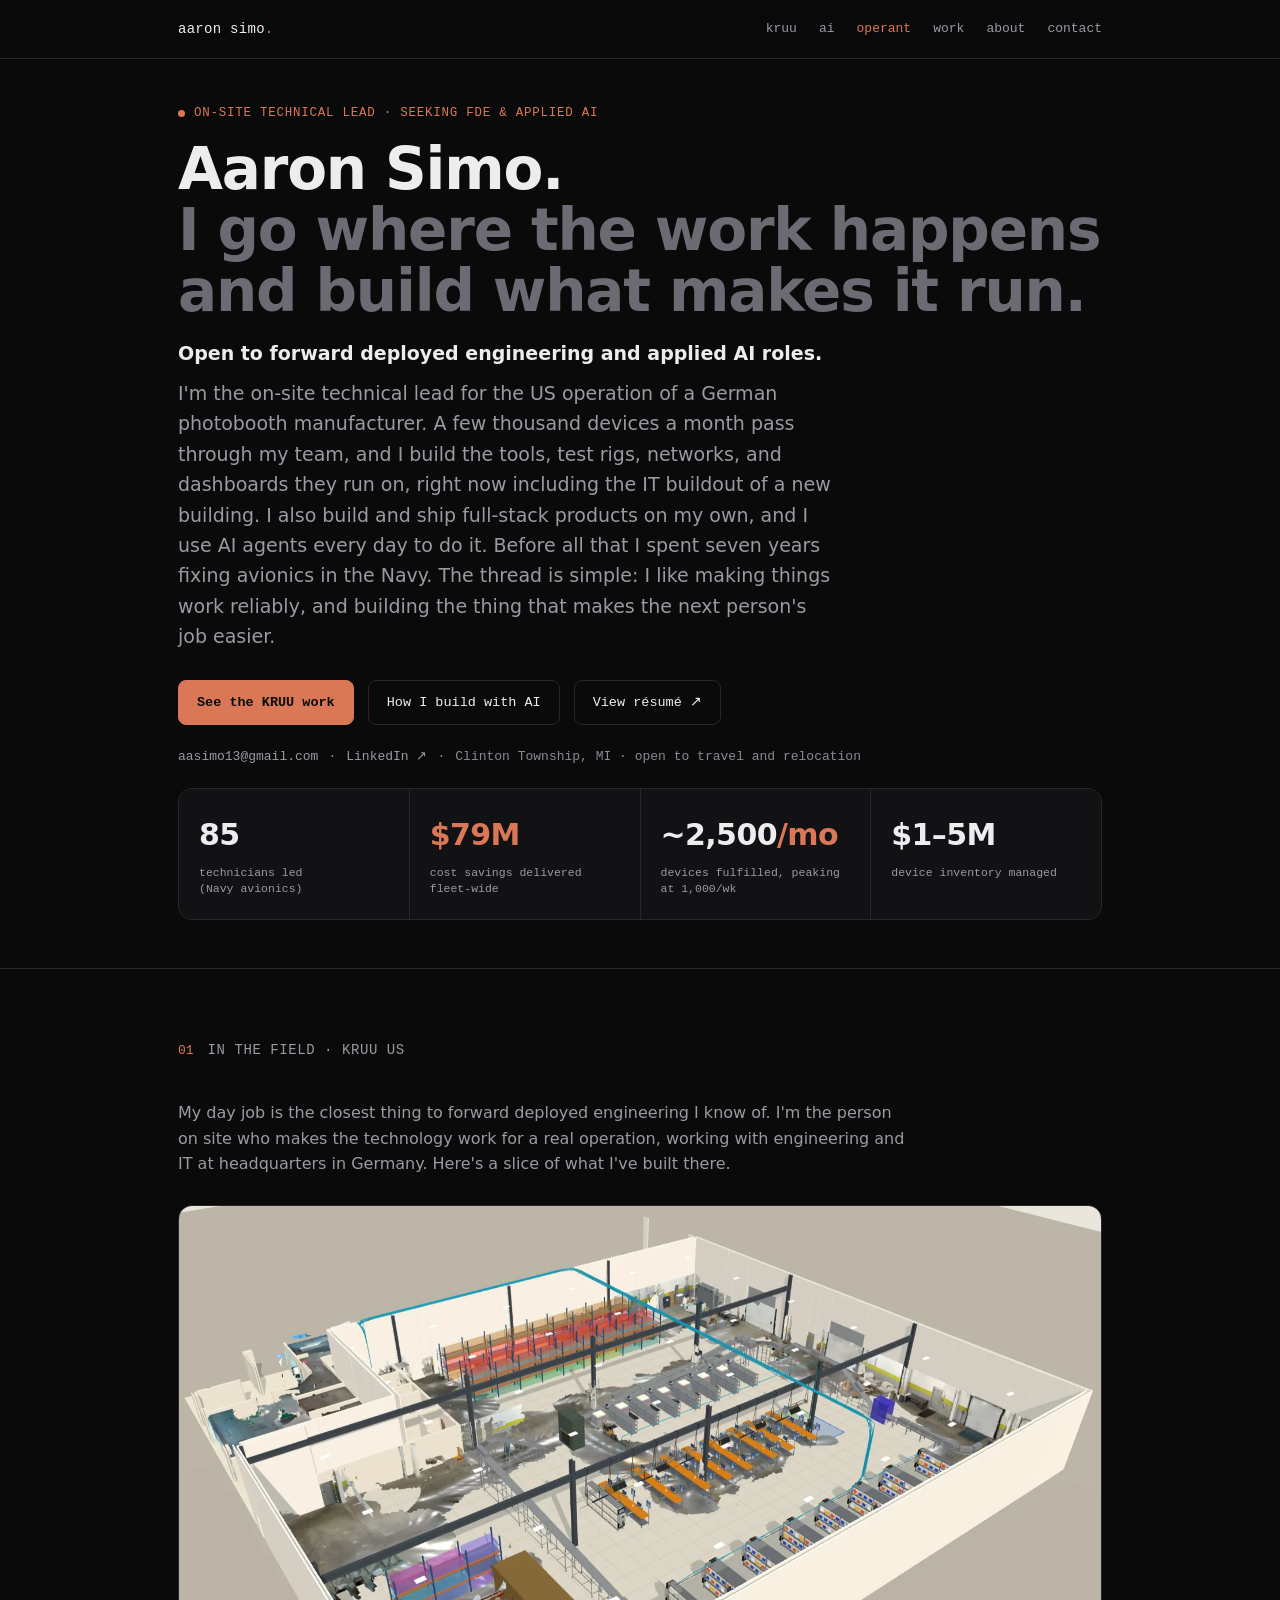
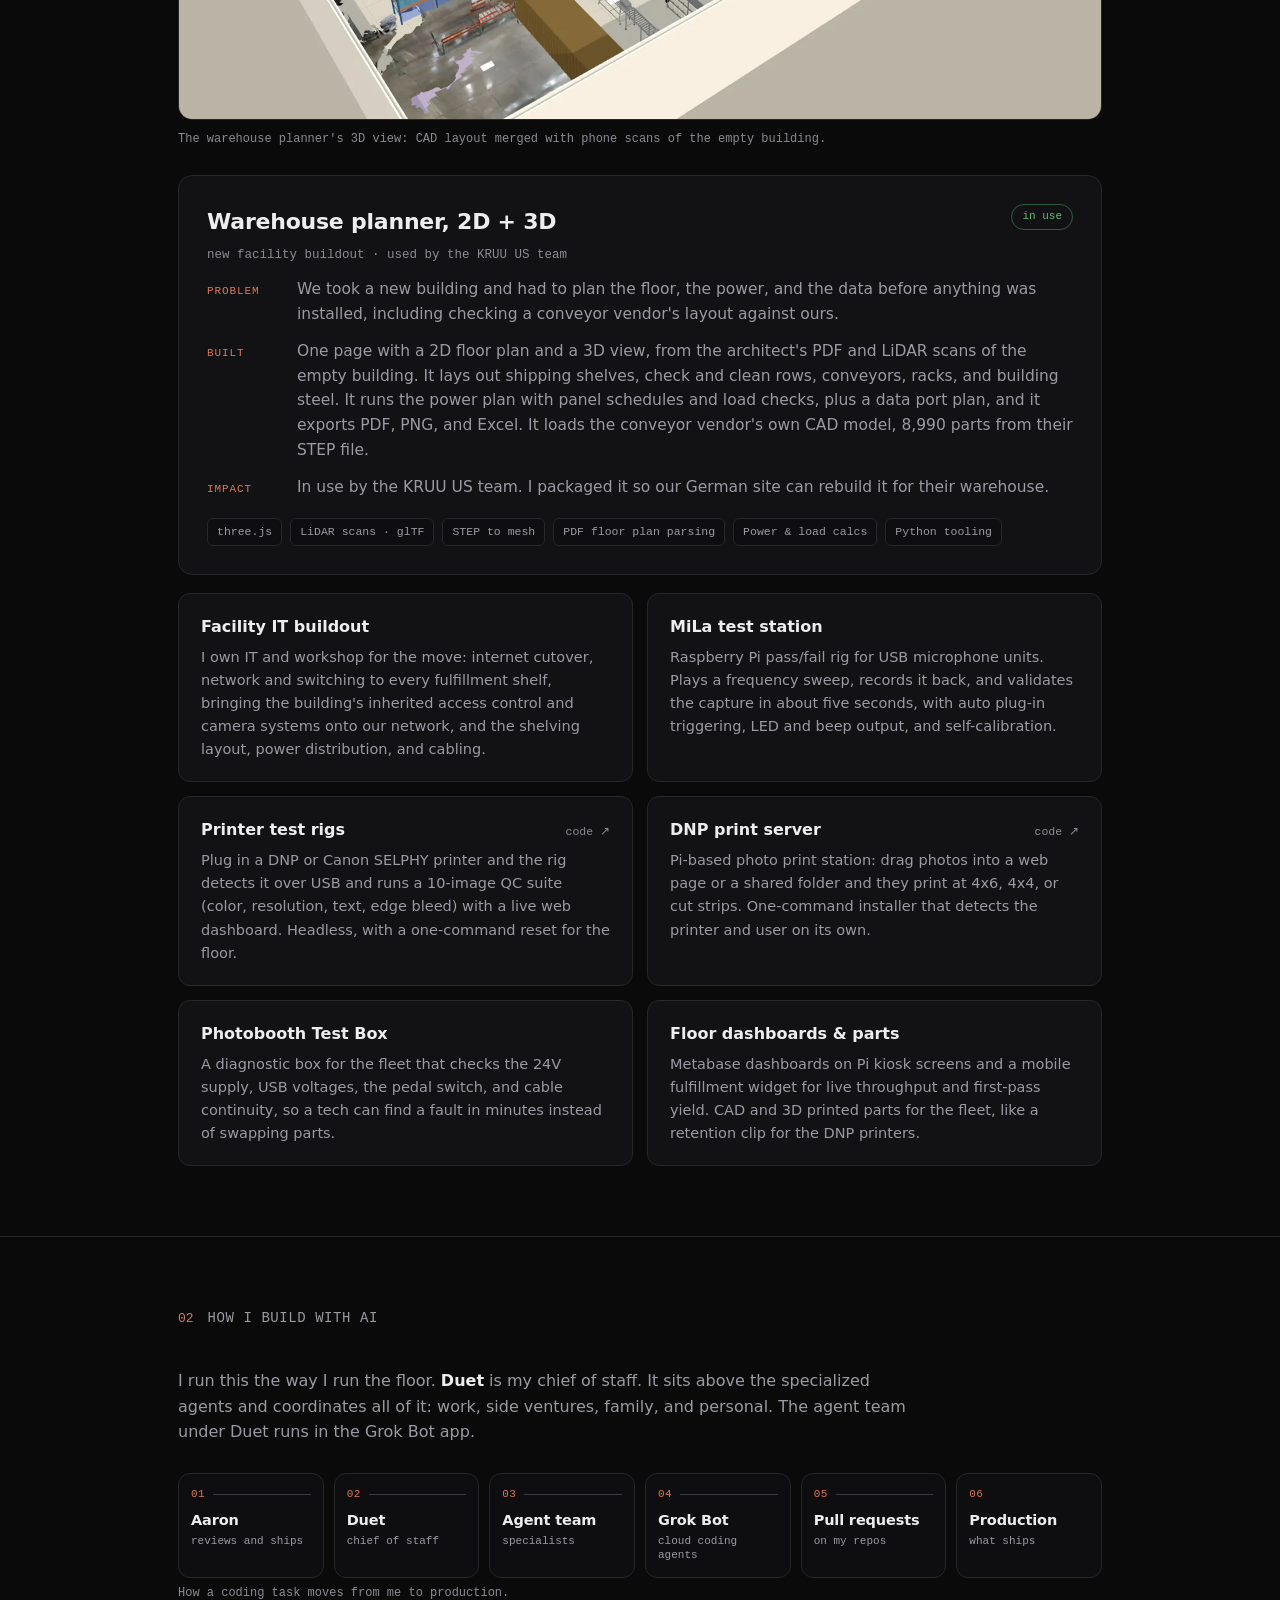
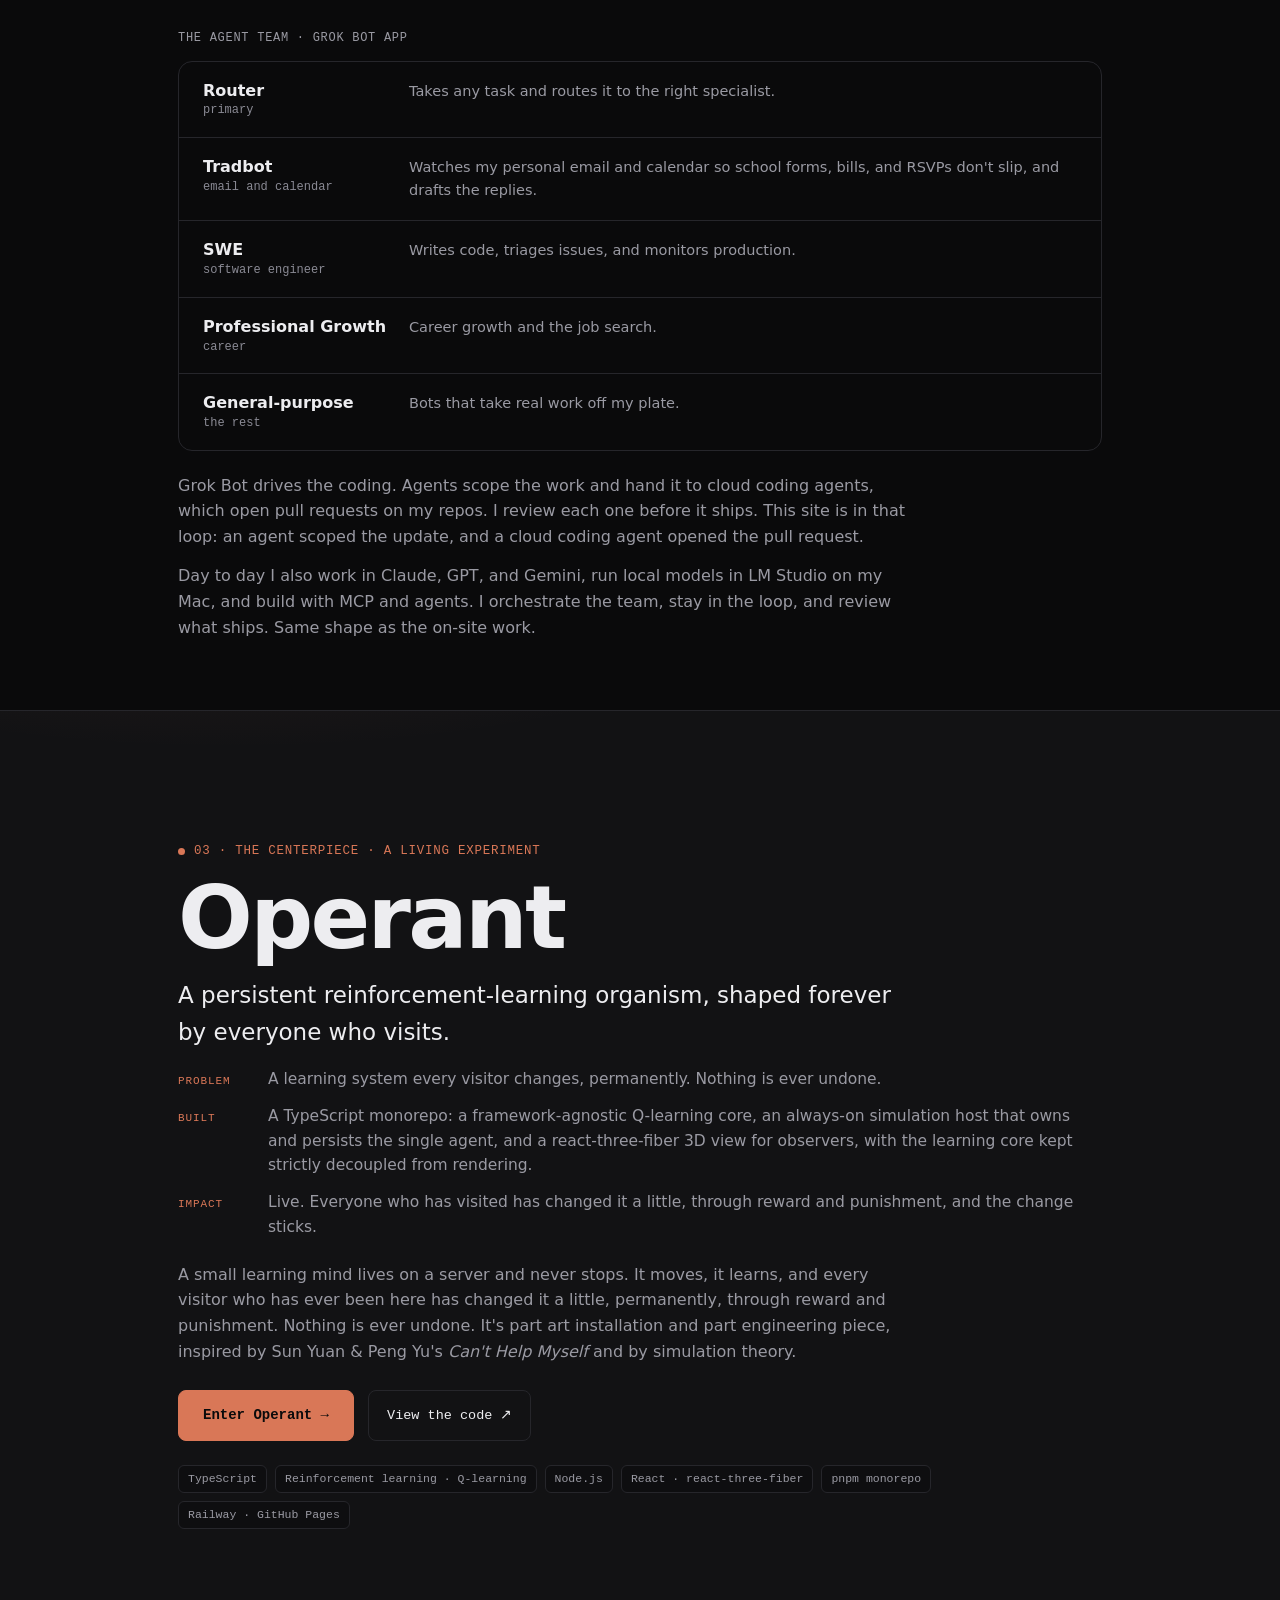
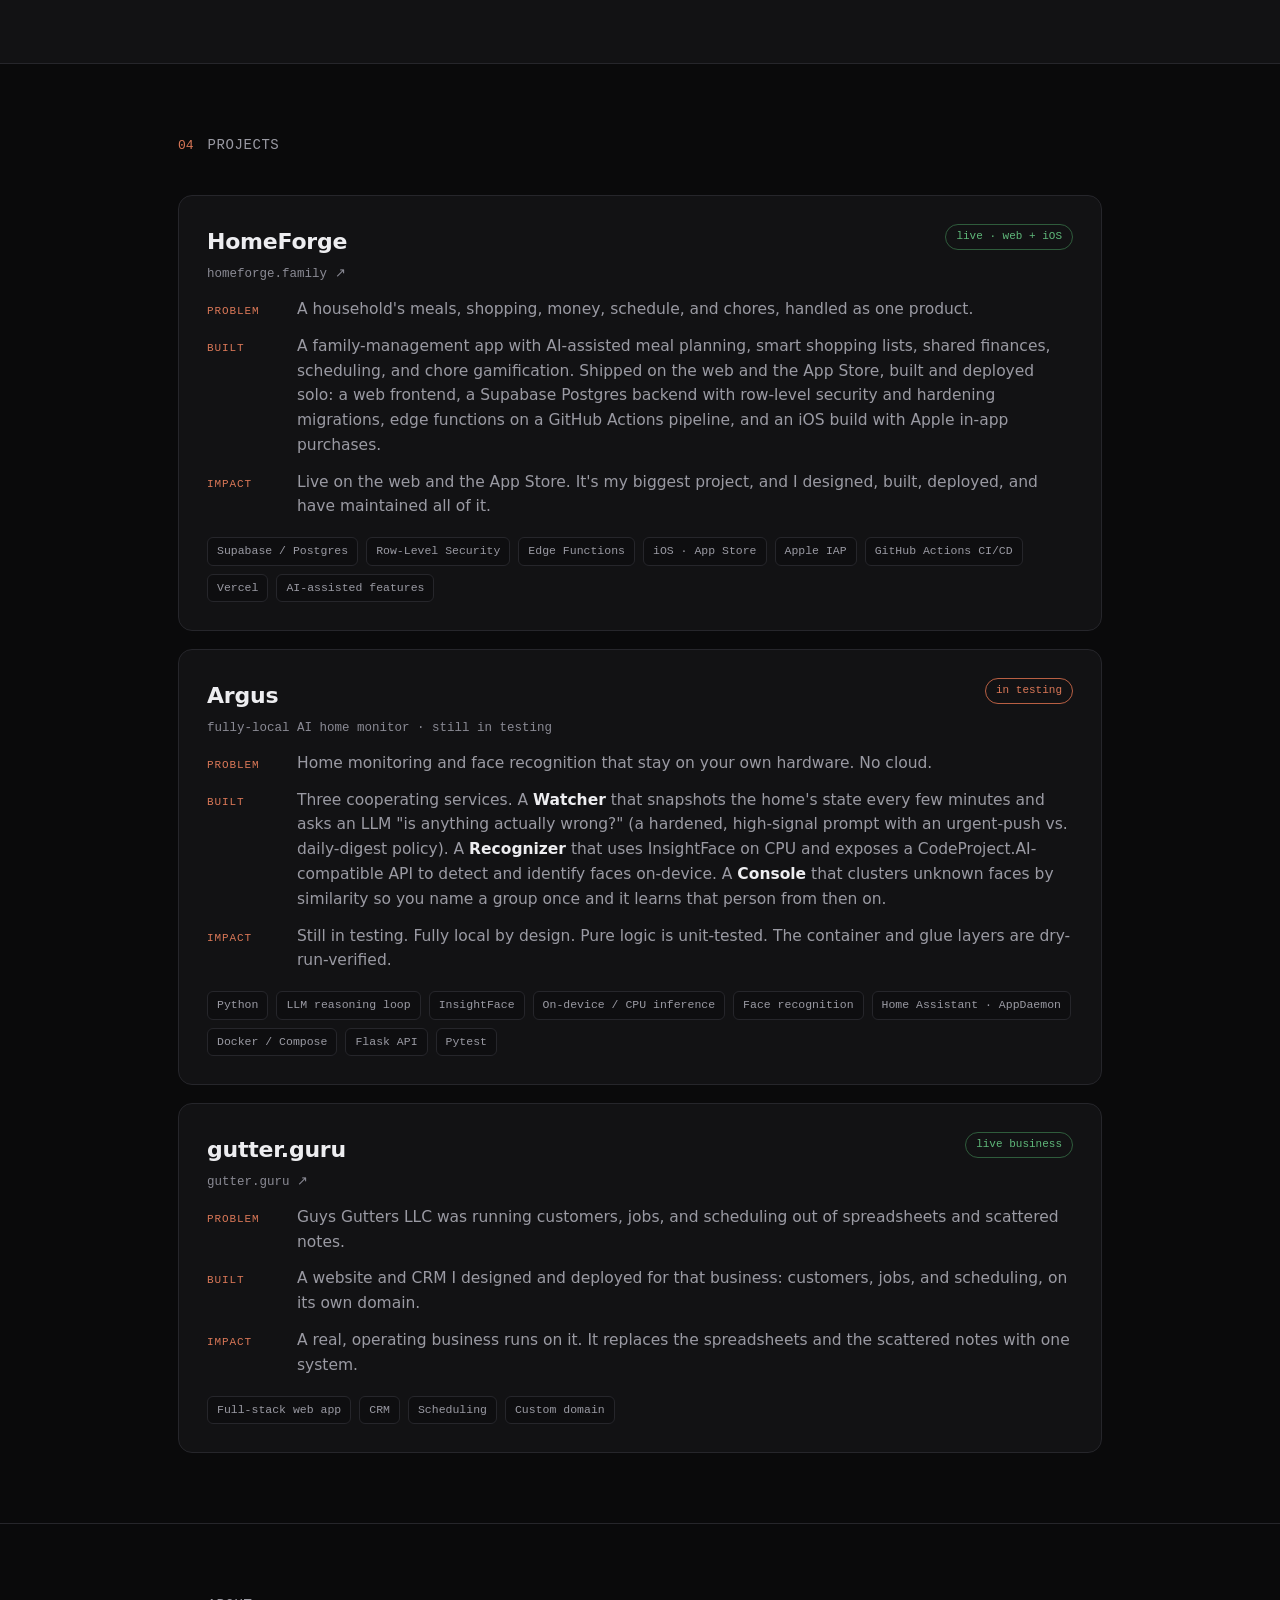
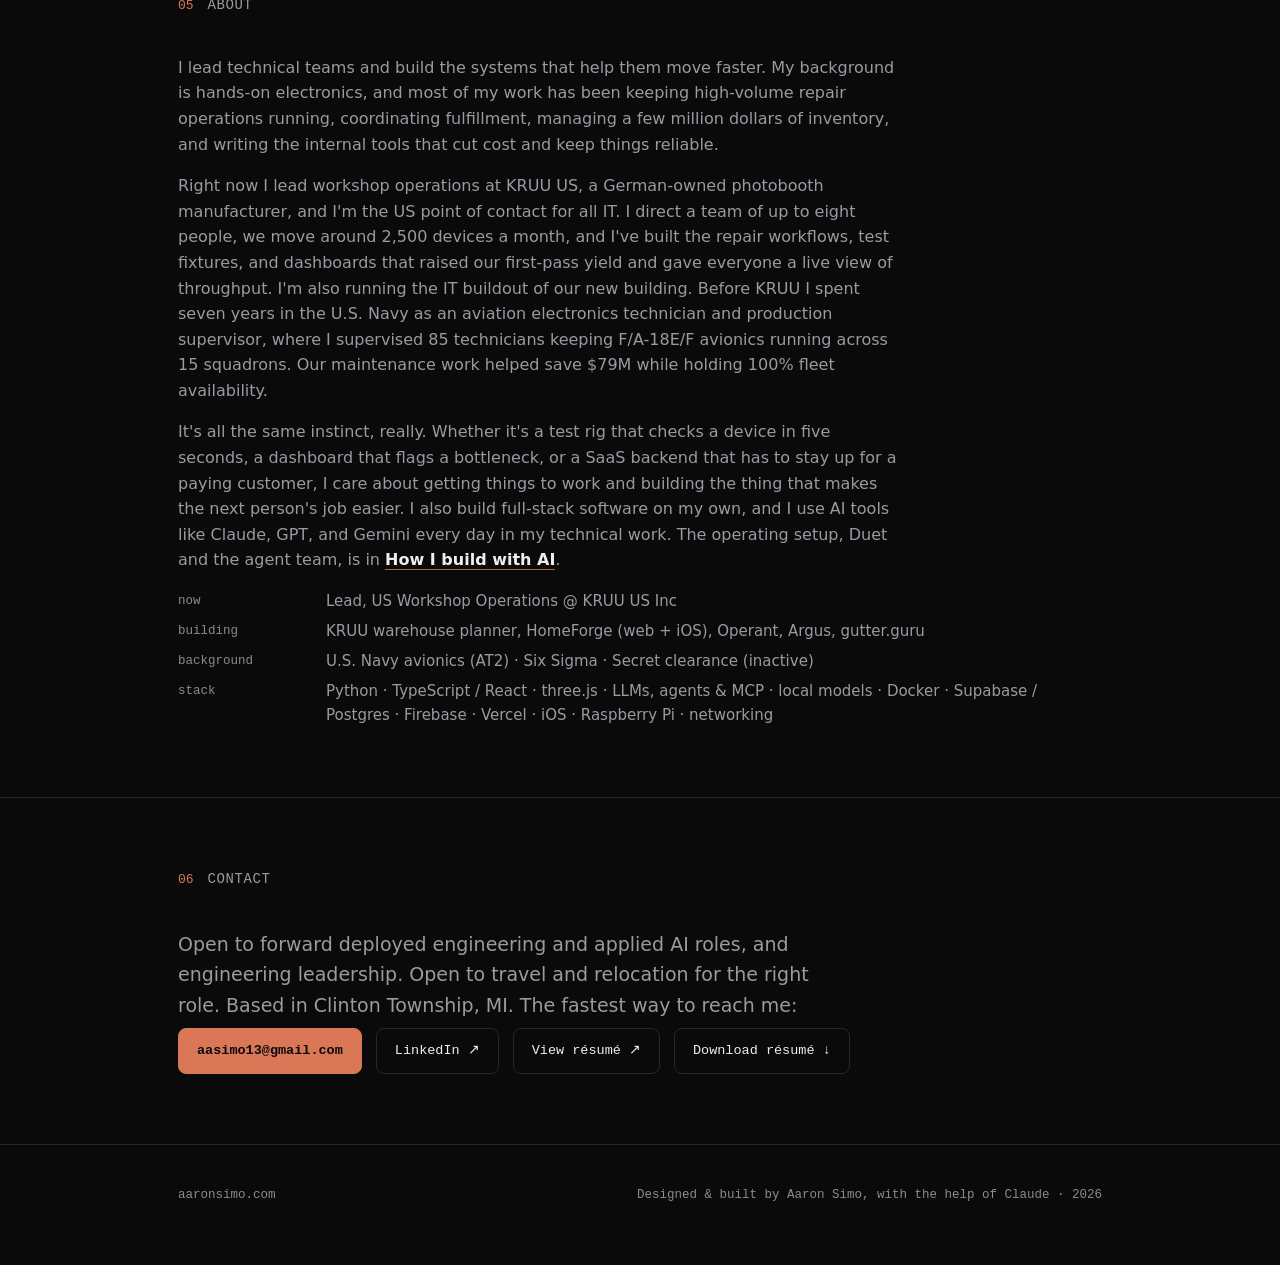
==== commit 8ceb06ae: "Apply Aaron's notes on the résumé, Argus, and links Match the résumé headline to the site, drop the " ====
--- a/index.html
+++ b/index.html
@@ -42,9 +42,8 @@
     "addressRegion": "MI",
     "addressCountry": "US"
   },
-  "sameAs": [
-    "https://www.linkedin.com/in/aaron-simo-3a3972244/",
-    "https://github.com/aasimo13"
+    "sameAs": [
+    "https://www.linkedin.com/in/aaron-simo-3a3972244/"
   ]
 }
 </script>
@@ -345,7 +344,6 @@
       <a href="#ai">ai</a>
       <a href="#operant" class="nav-operant">operant</a>
       <a href="#work">work</a>
-      <a href="#other">other</a>
       <a href="#about">about</a>
       <a href="#contact">contact</a>
     </div>
@@ -376,9 +374,7 @@
       <span class="sep">·</span>
       <a href="https://www.linkedin.com/in/aaron-simo-3a3972244/" target="_blank" rel="noopener noreferrer">LinkedIn ↗</a>
       <span class="sep">·</span>
-      <a href="https://github.com/aasimo13" target="_blank" rel="noopener noreferrer">GitHub ↗</a>
-      <span class="sep">·</span>
-      <span class="loc">Clinton Township, MI</span>
+      <span class="loc">Clinton Township, MI · open to travel and relocation</span>
     </div>
     <div class="stats">
       <div class="stat"><div class="n">85</div><div class="l">technicians led<br />(Navy avionics)</div></div>
@@ -631,9 +627,9 @@
         <div class="card-top">
           <div>
             <h3>Argus</h3>
-            <span class="url">fully-local AI home monitor · self-hosted</span>
-          </div>
-          <span class="badge">AI / inference</span>
+            <span class="url">fully-local AI home monitor · still in testing</span>
+          </div>
+          <span class="badge">in testing</span>
         </div>
         <dl class="frame">
           <div>
@@ -642,11 +638,11 @@
           </div>
           <div>
             <dt>Built</dt>
-            <dd>Three cooperating services. A <strong>Watcher</strong> that snapshots the home's state every few minutes and asks an LLM "is anything actually wrong?" (a hardened, high-signal prompt with an urgent-push vs. daily-digest policy). A <strong>Recognizer</strong> running InsightFace on CPU, exposing a CodeProject.AI-compatible API to detect and identify faces on-device. A <strong>Console</strong> that clusters unknown faces by similarity so you name a group once and it learns that person from then on.</dd>
+            <dd>Three cooperating services. A <strong>Watcher</strong> that snapshots the home's state every few minutes and asks an LLM "is anything actually wrong?" (a hardened, high-signal prompt with an urgent-push vs. daily-digest policy). A <strong>Recognizer</strong> that uses InsightFace on CPU and exposes a CodeProject.AI-compatible API to detect and identify faces on-device. A <strong>Console</strong> that clusters unknown faces by similarity so you name a group once and it learns that person from then on.</dd>
           </div>
           <div>
             <dt>Impact</dt>
-            <dd>Fully local. Pure logic is unit-tested. The container and glue layers are dry-run-verified.</dd>
+            <dd>Still in testing. Fully local by design. Pure logic is unit-tested. The container and glue layers are dry-run-verified.</dd>
           </div>
         </dl>
         <div class="stack">
@@ -696,29 +692,10 @@
   </div>
 </section>
 
-<section id="other">
-  <div class="wrap">
-    <div class="sec-head">
-      <span class="sec-num">05</span>
-      <h2 class="sec-title">Also built</h2>
-    </div>
-    <div class="otherlist">
-      <div class="row">
-        <h3 class="name">AI-assisted research <span class="u">side projects</span></h3>
-        <p class="desc">I use Claude agents to take open questions from idea to checked result: lit review, code, proofs, and stress tests. Write-ups coming here.</p>
-      </div>
-      <div class="row">
-        <h3 class="name">Experiments <span class="u">prototypes</span></h3>
-        <p class="desc">A steady stream of prototypes. The way I learn a new tool is by shipping something with it.</p>
-      </div>
-    </div>
-  </div>
-</section>
-
 <section id="about">
   <div class="wrap about">
     <div class="sec-head">
-      <span class="sec-num">06</span>
+      <span class="sec-num">05</span>
       <h2 class="sec-title">About</h2>
     </div>
     <div class="about-grid">
@@ -759,14 +736,13 @@
 <section id="contact">
   <div class="wrap">
     <div class="sec-head">
-      <span class="sec-num">07</span>
+      <span class="sec-num">06</span>
       <h2 class="sec-title">Contact</h2>
     </div>
-    <p class="lede contact-lede">Open to forward deployed engineering and applied AI roles, and engineering leadership. Based in Clinton Township, MI. The fastest way to reach me:</p>
+    <p class="lede contact-lede">Open to forward deployed engineering and applied AI roles, and engineering leadership. Open to travel and relocation for the right role. Based in Clinton Township, MI. The fastest way to reach me:</p>
     <div class="contact-row">
       <a class="btn primary" href="mailto:aasimo13@gmail.com">aasimo13@gmail.com</a>
       <a class="btn" href="https://www.linkedin.com/in/aaron-simo-3a3972244/" target="_blank" rel="noopener noreferrer">LinkedIn ↗</a>
-      <a class="btn" href="https://github.com/aasimo13" target="_blank" rel="noopener noreferrer">GitHub ↗</a>
       <a class="btn" href="AaronSimo_Resume.pdf" target="_blank" rel="noopener noreferrer">View résumé ↗</a>
       <a class="btn" href="AaronSimo_Resume.pdf" download>Download résumé ↓</a>
     </div>
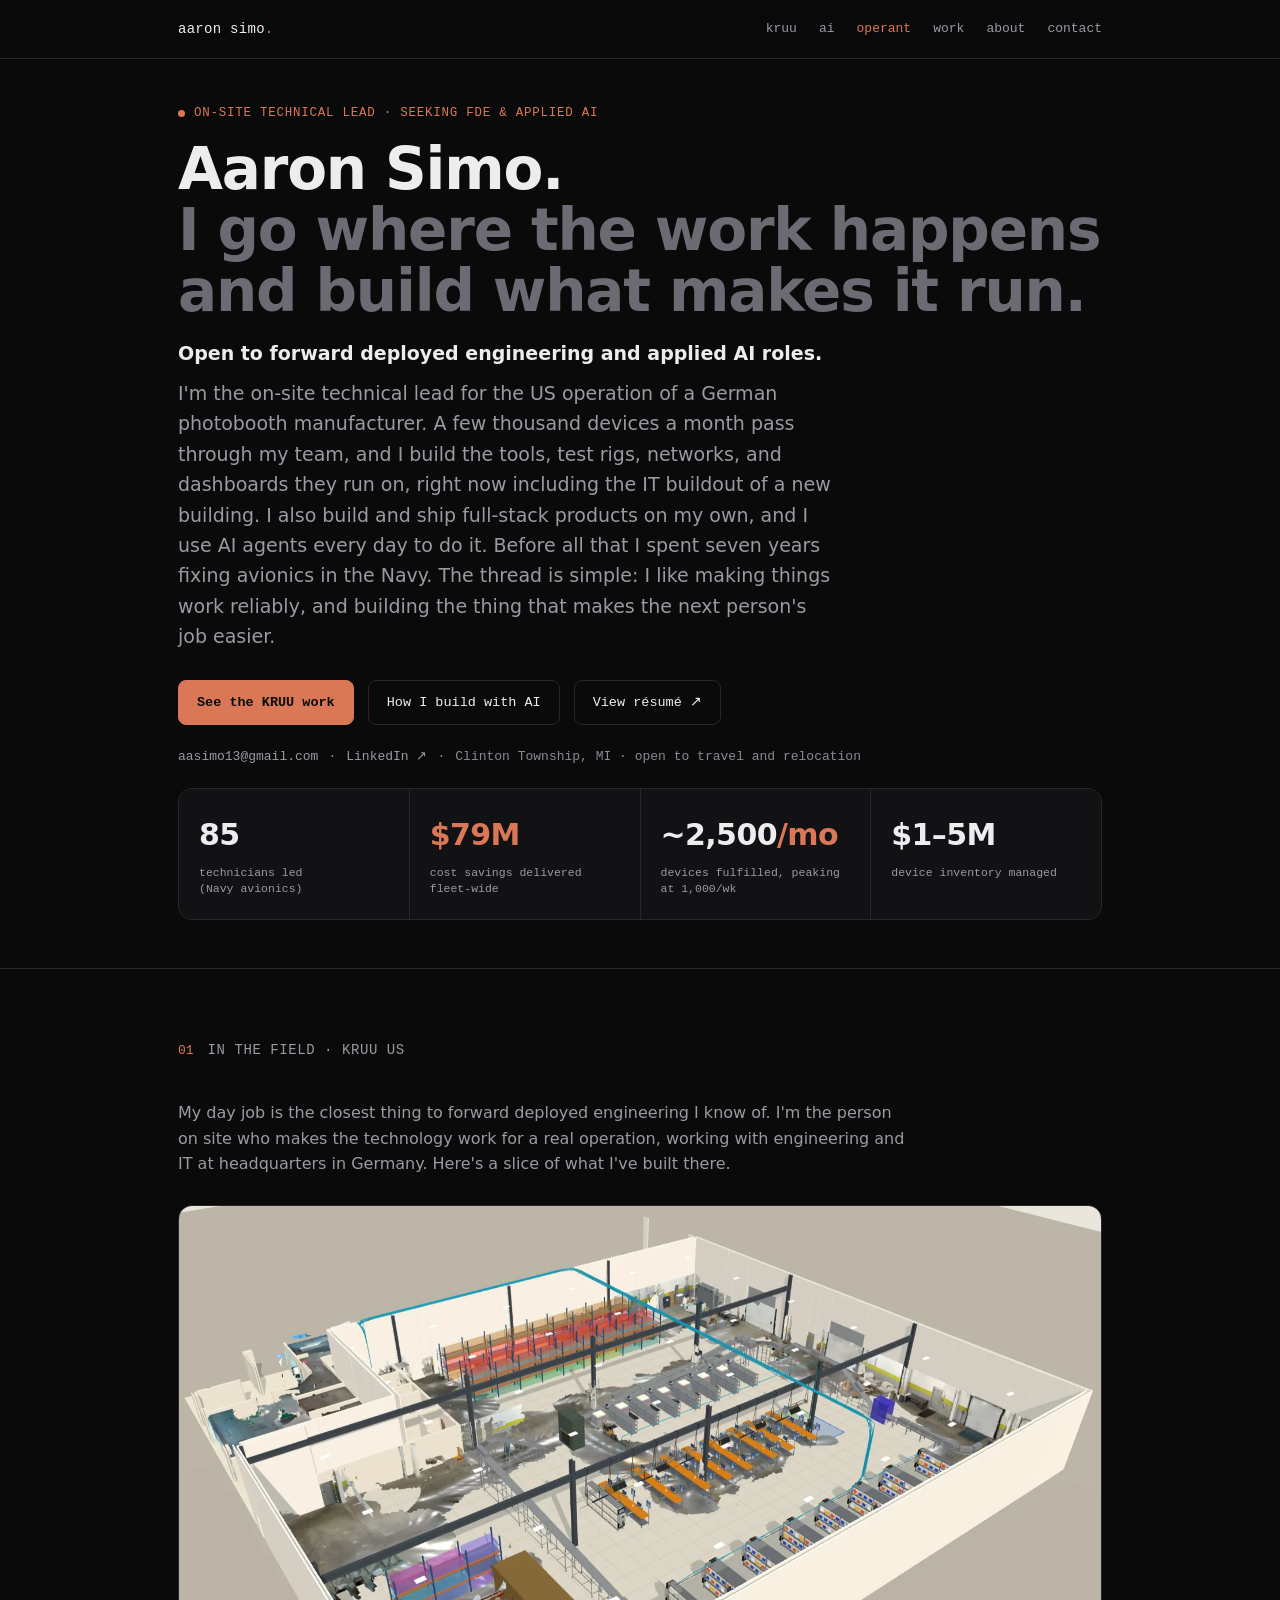
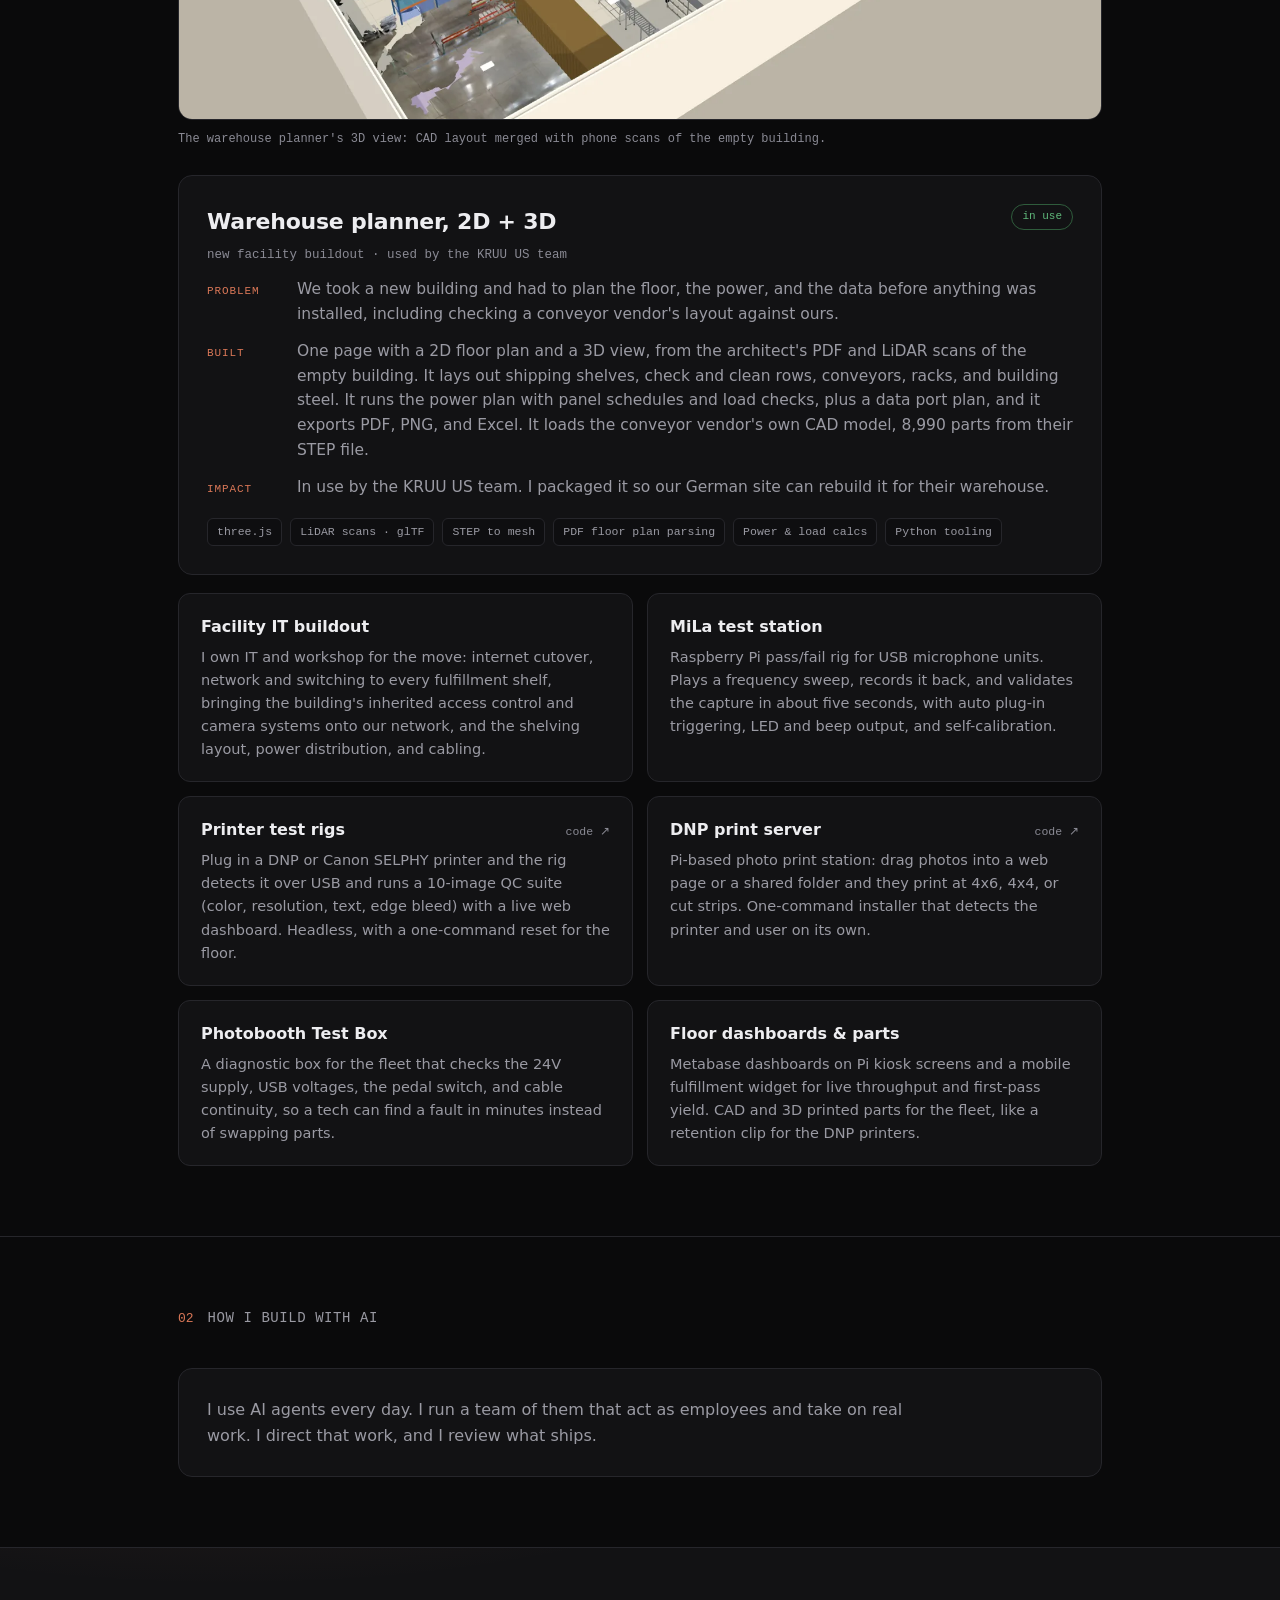
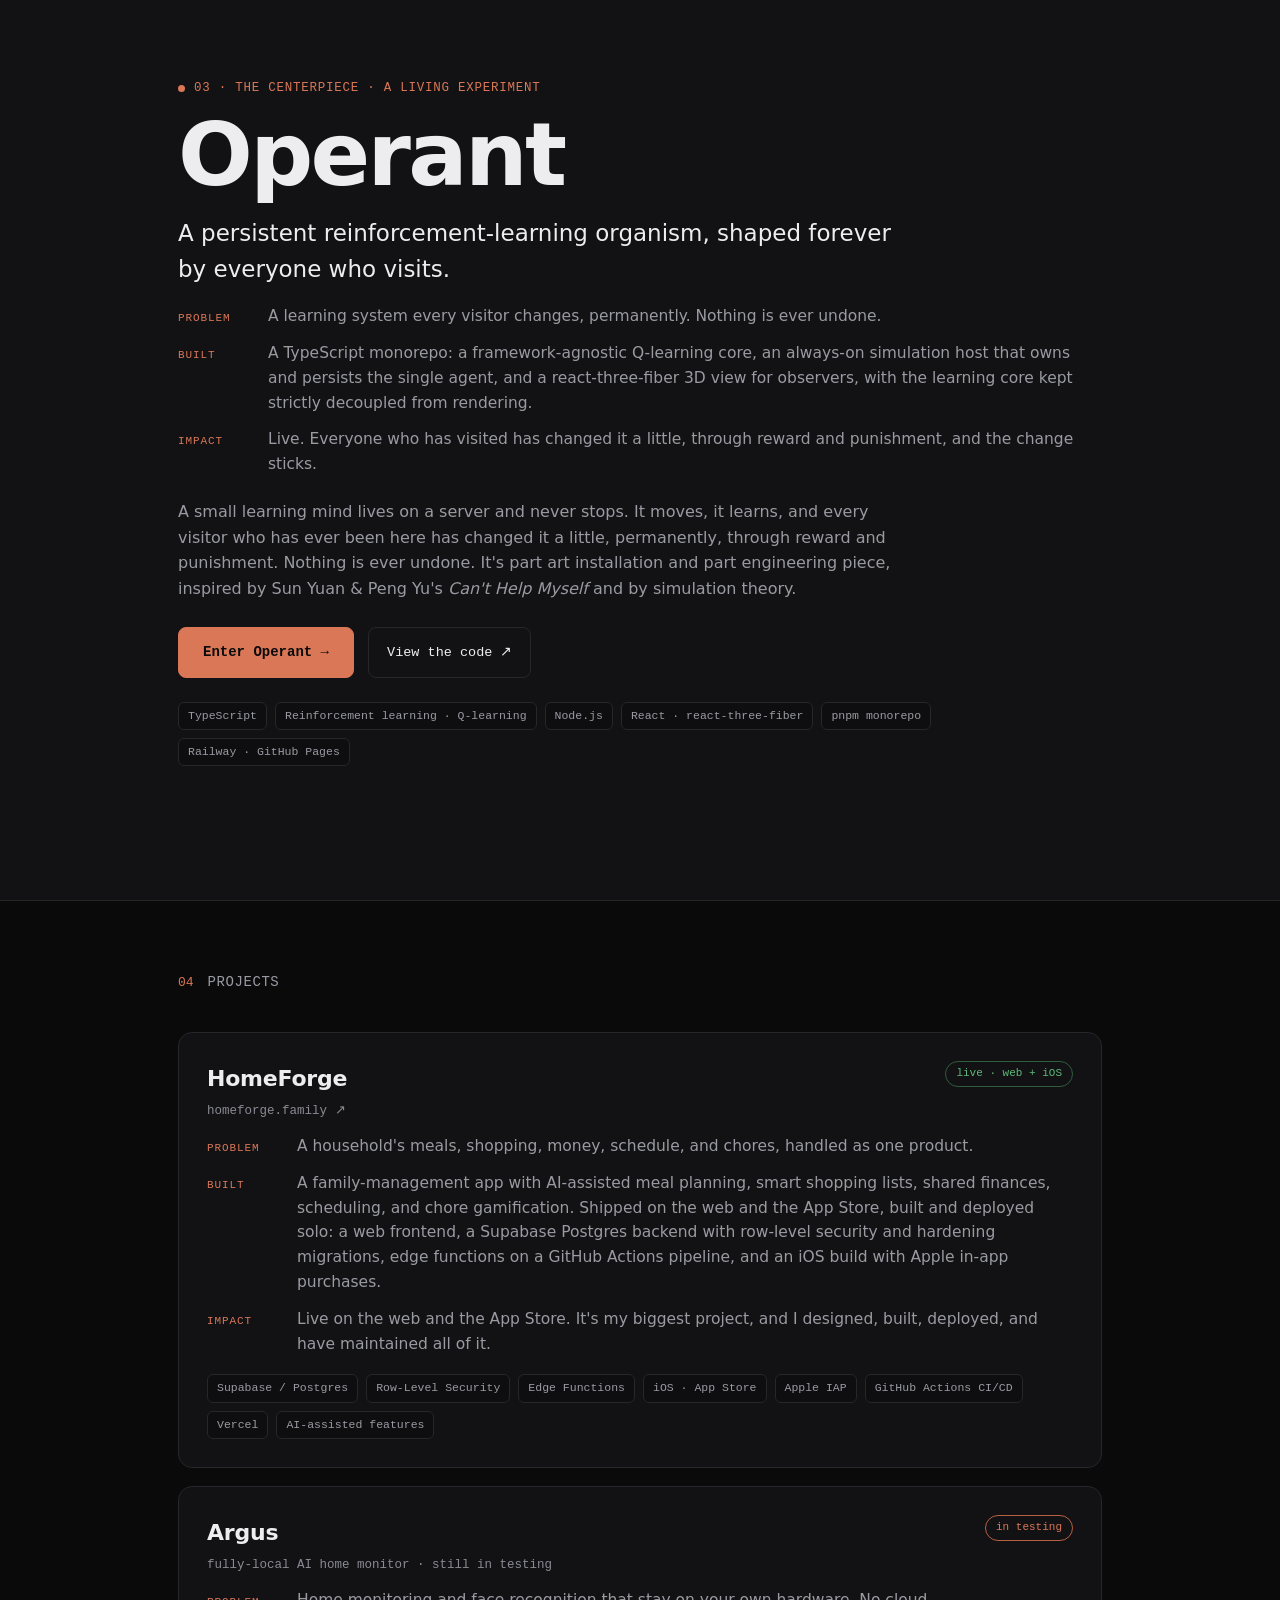
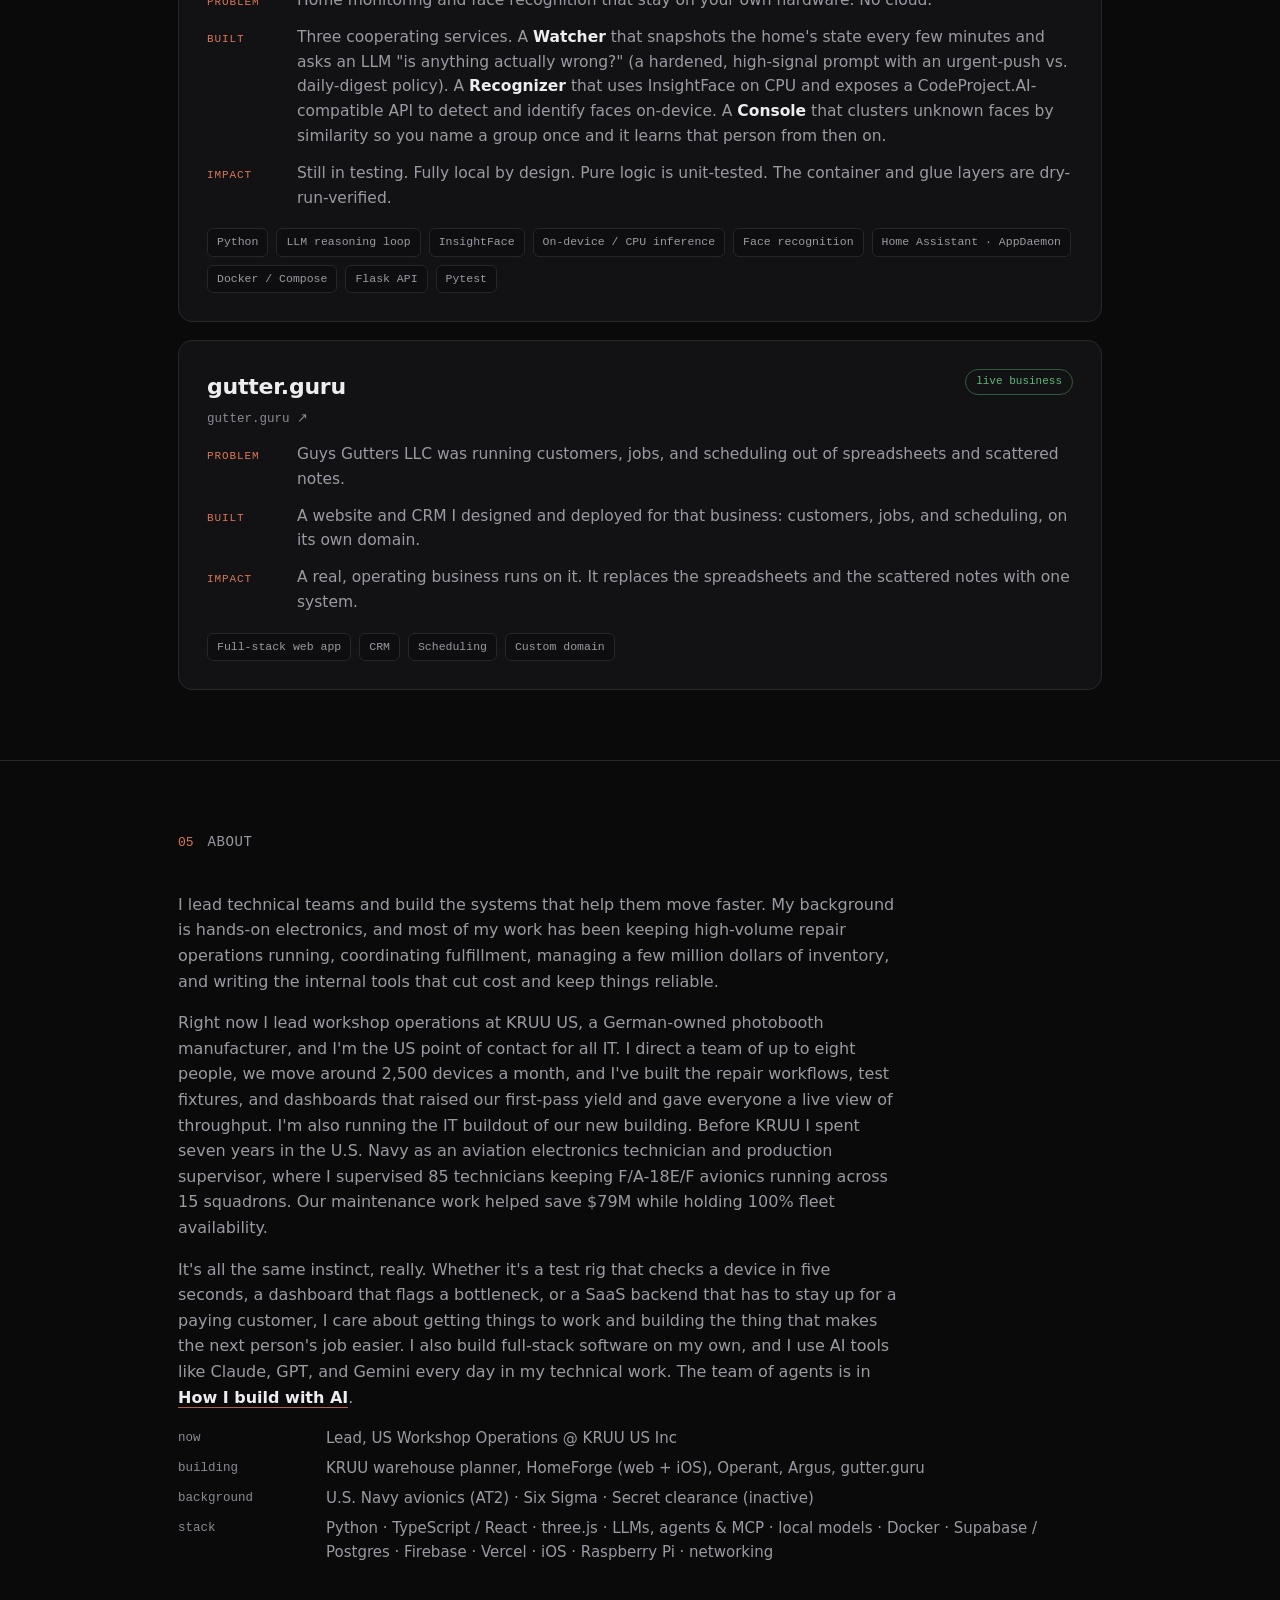
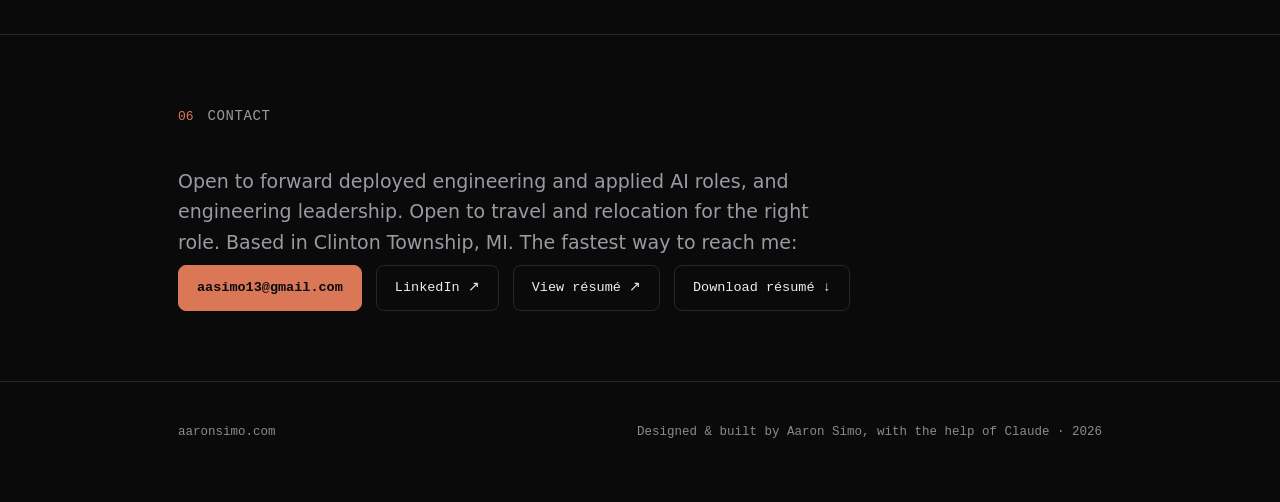
==== commit 32fc223f: "Shorten the AI section to how the agent team is run Drop the named tools, the diagram, and the agent" ====
--- a/index.html
+++ b/index.html
@@ -224,79 +224,9 @@
   .frame dd strong { color: var(--text); font-weight: 600; }
   @media (max-width: 620px){ .frame div { grid-template-columns: 1fr; gap: 2px; } }
 
-  /* operating diagram */
-  .flow {
-    list-style: none;
-    display: grid;
-    grid-template-columns: repeat(6, minmax(0, 1fr));
-    gap: 10px;
-    margin: 0 0 10px;
-  }
-  .flow li {
-    background: #0e0e10;
-    border: 1px solid var(--line);
-    border-radius: 12px;
-    padding: 12px 12px 14px;
-    min-width: 0;
-  }
-  .flow-step {
-    display: flex;
-    align-items: center;
-    gap: 8px;
-    font-family: var(--mono);
-    font-size: 11px;
-    color: var(--accent);
-    letter-spacing: 0.04em;
-  }
-  .flow-step::after {
-    content: "";
-    height: 1px;
-    flex: 1;
-    background: #3a3a42;
-  }
-  .flow li:last-child .flow-step::after { display: none; }
-  .flow-name { display: block; margin-top: 8px; font-size: 14.5px; font-weight: 600; letter-spacing: -0.01em; line-height: 1.25; }
-  .flow-role { display: block; margin-top: 4px; font-family: var(--mono); font-size: 11px; line-height: 1.35; color: var(--muted); }
-  @media (max-width: 800px) {
-    .flow { grid-template-columns: 1fr; gap: 0; margin-left: 4px; border-left: 1px solid var(--line); }
-    .flow li { background: transparent; border: none; border-radius: 0; padding: 0 0 16px 16px; position: relative; }
-    .flow-step::after { display: none; }
-    .flow li::before {
-      content: "";
-      position: absolute;
-      left: -4px;
-      top: 4px;
-      width: 7px;
-      height: 7px;
-      border-radius: 50%;
-      background: var(--accent);
-    }
-  }
-
-  .subhead {
-    font-family: var(--mono);
-    font-size: 12px;
-    font-weight: 500;
-    letter-spacing: 0.06em;
-    text-transform: uppercase;
-    color: var(--muted);
-    margin: 22px 0 12px;
-  }
-  .prose { color: var(--muted); font-size: 16px; max-width: 730px; margin-top: 22px; }
-  .prose + .prose { margin-top: 14px; }
-  .prose strong, .about a { color: var(--text); font-weight: 600; }
-  .prose a, .about a { border-bottom: 1px solid var(--accent-dim); }
-  .prose a:hover, .about a:hover { color: var(--accent); }
-
-  /* other work list */
-  .otherlist { display: grid; gap: 0; border: 1px solid var(--line); border-radius: 14px; overflow: hidden; }
-  .row { display: flex; align-items: baseline; gap: 16px; padding: 18px 24px; border-bottom: 1px solid var(--line); transition: background .15s; }
-  .row:last-child { border-bottom: none; }
-  .row:hover { background: var(--panel); }
-  .row .name { font-weight: 600; font-size: 16px; min-width: 190px; margin: 0; line-height: 1.3; }
-  .row .name .u { font-family: var(--mono); font-size: 12px; color: var(--faint); display: block; font-weight: 400; margin-top: 2px; }
-  .row .desc { color: var(--muted); font-size: 14.5px; margin: 0; }
-  @media (max-width: 620px){ .row { flex-direction: column; gap: 6px; } .row .name { min-width: 0; } }
+  .card p { color: var(--muted); font-size: 16px; max-width: 720px; margin: 0; }
+  .about a { color: var(--text); font-weight: 600; border-bottom: 1px solid var(--accent-dim); }
+  .about a:hover { color: var(--accent); }
 
   /* about */
   .about-grid { display: grid; grid-template-columns: 1fr; gap: 22px; }
@@ -326,7 +256,7 @@
   @media (prefers-reduced-motion: reduce) {
     html { scroll-behavior: auto; }
     .pulse { animation: none; }
-    .card, .kruu-shot img, .row, .nav-links a, .btn { transition: none; }
+    .card, .kruu-shot img, .nav-links a, .btn { transition: none; }
     .card:hover, .kruu-shot:hover img { transform: none; }
   }
 </style>
@@ -469,74 +399,9 @@
       <span class="sec-num">02</span>
       <h2 class="sec-title">How I build with AI</h2>
     </div>
-    <p class="kruu-intro">
-      I run this the way I run the floor. <strong>Duet</strong> is my chief of staff. It sits above the specialized agents and coordinates all of it: work, side ventures, family, and personal. The agent team under Duet runs in the Grok Bot app.
-    </p>
-
-    <ol class="flow" aria-label="How a coding task gets to production">
-      <li>
-        <span class="flow-step">01</span>
-        <span class="flow-name">Aaron</span>
-        <span class="flow-role">reviews and ships</span>
-      </li>
-      <li>
-        <span class="flow-step">02</span>
-        <span class="flow-name">Duet</span>
-        <span class="flow-role">chief of staff</span>
-      </li>
-      <li>
-        <span class="flow-step">03</span>
-        <span class="flow-name">Agent team</span>
-        <span class="flow-role">specialists</span>
-      </li>
-      <li>
-        <span class="flow-step">04</span>
-        <span class="flow-name">Grok Bot</span>
-        <span class="flow-role">cloud coding agents</span>
-      </li>
-      <li>
-        <span class="flow-step">05</span>
-        <span class="flow-name">Pull requests</span>
-        <span class="flow-role">on my repos</span>
-      </li>
-      <li>
-        <span class="flow-step">06</span>
-        <span class="flow-name">Production</span>
-        <span class="flow-role">what ships</span>
-      </li>
-    </ol>
-    <p class="caption">How a coding task moves from me to production.</p>
-
-    <p class="subhead">The agent team · Grok Bot app</p>
-    <div class="otherlist">
-      <div class="row">
-        <h3 class="name">Router <span class="u">primary</span></h3>
-        <p class="desc">Takes any task and routes it to the right specialist.</p>
-      </div>
-      <div class="row">
-        <h3 class="name">Tradbot <span class="u">email and calendar</span></h3>
-        <p class="desc">Watches my personal email and calendar so school forms, bills, and RSVPs don't slip, and drafts the replies.</p>
-      </div>
-      <div class="row">
-        <h3 class="name">SWE <span class="u">software engineer</span></h3>
-        <p class="desc">Writes code, triages issues, and monitors production.</p>
-      </div>
-      <div class="row">
-        <h3 class="name">Professional Growth <span class="u">career</span></h3>
-        <p class="desc">Career growth and the job search.</p>
-      </div>
-      <div class="row">
-        <h3 class="name">General-purpose <span class="u">the rest</span></h3>
-        <p class="desc">Bots that take real work off my plate.</p>
-      </div>
-    </div>
-
-    <p class="prose">
-      Grok Bot drives the coding. Agents scope the work and hand it to cloud coding agents, which open pull requests on my repos. I review each one before it ships. This site is in that loop: an agent scoped the update, and a cloud coding agent opened the pull request.
-    </p>
-    <p class="prose">
-      Day to day I also work in Claude, GPT, and Gemini, run local models in LM Studio on my Mac, and build with MCP and agents. I orchestrate the team, stay in the loop, and review what ships. Same shape as the on-site work.
-    </p>
+    <article class="card">
+      <p>I use AI agents every day. I run a team of them that act as employees and take on real work. I direct that work, and I review what ships.</p>
+    </article>
   </div>
 </section>
 
@@ -720,7 +585,7 @@
           dashboard that flags a bottleneck, or a SaaS backend that has to stay up for a paying customer, I care
           about getting things to work and building the thing that makes the next person's job easier. I also build
           full-stack software on my own, and I use AI tools like Claude, GPT, and Gemini every day in my technical work.
-          The operating setup, Duet and the agent team, is in <a href="#ai">How I build with AI</a>.
+          The team of agents is in <a href="#ai">How I build with AI</a>.
         </p>
         <dl class="kv">
           <dt>now</dt><dd>Lead, US Workshop Operations @ KRUU US Inc</dd>
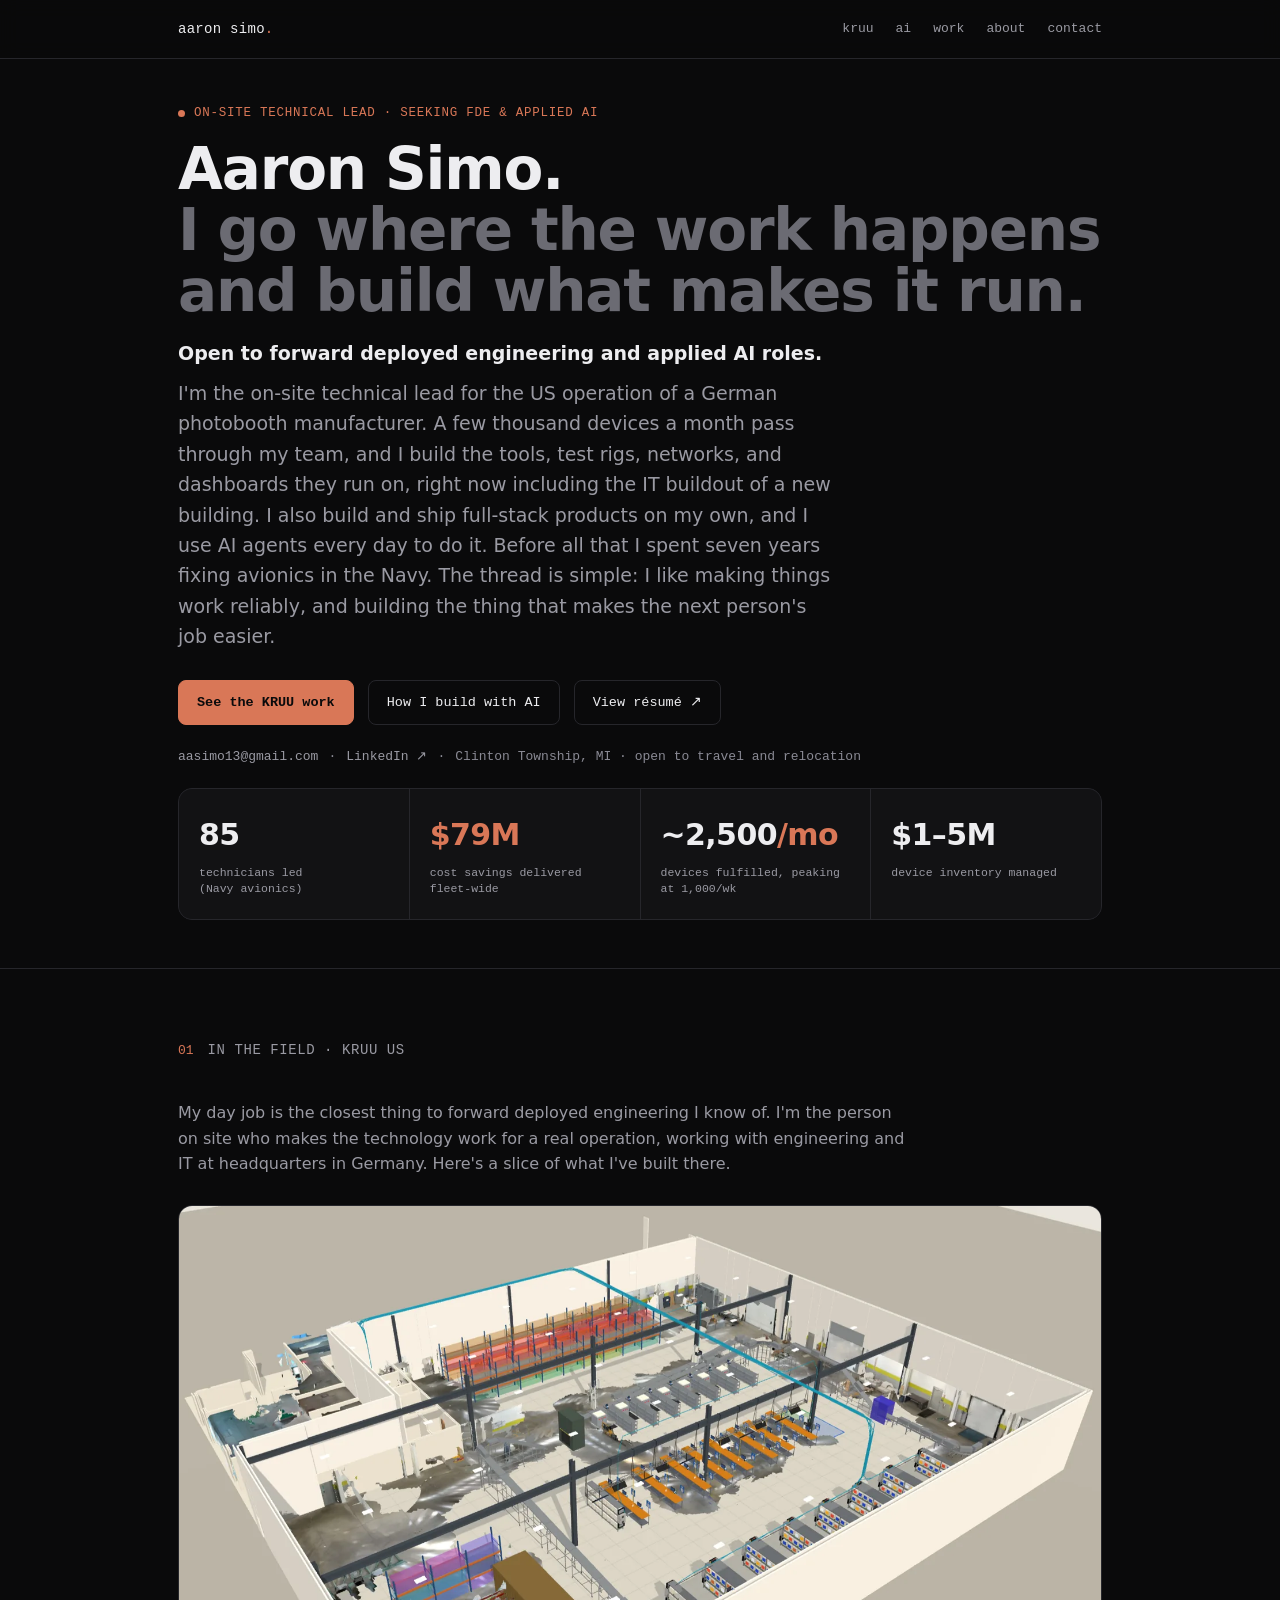
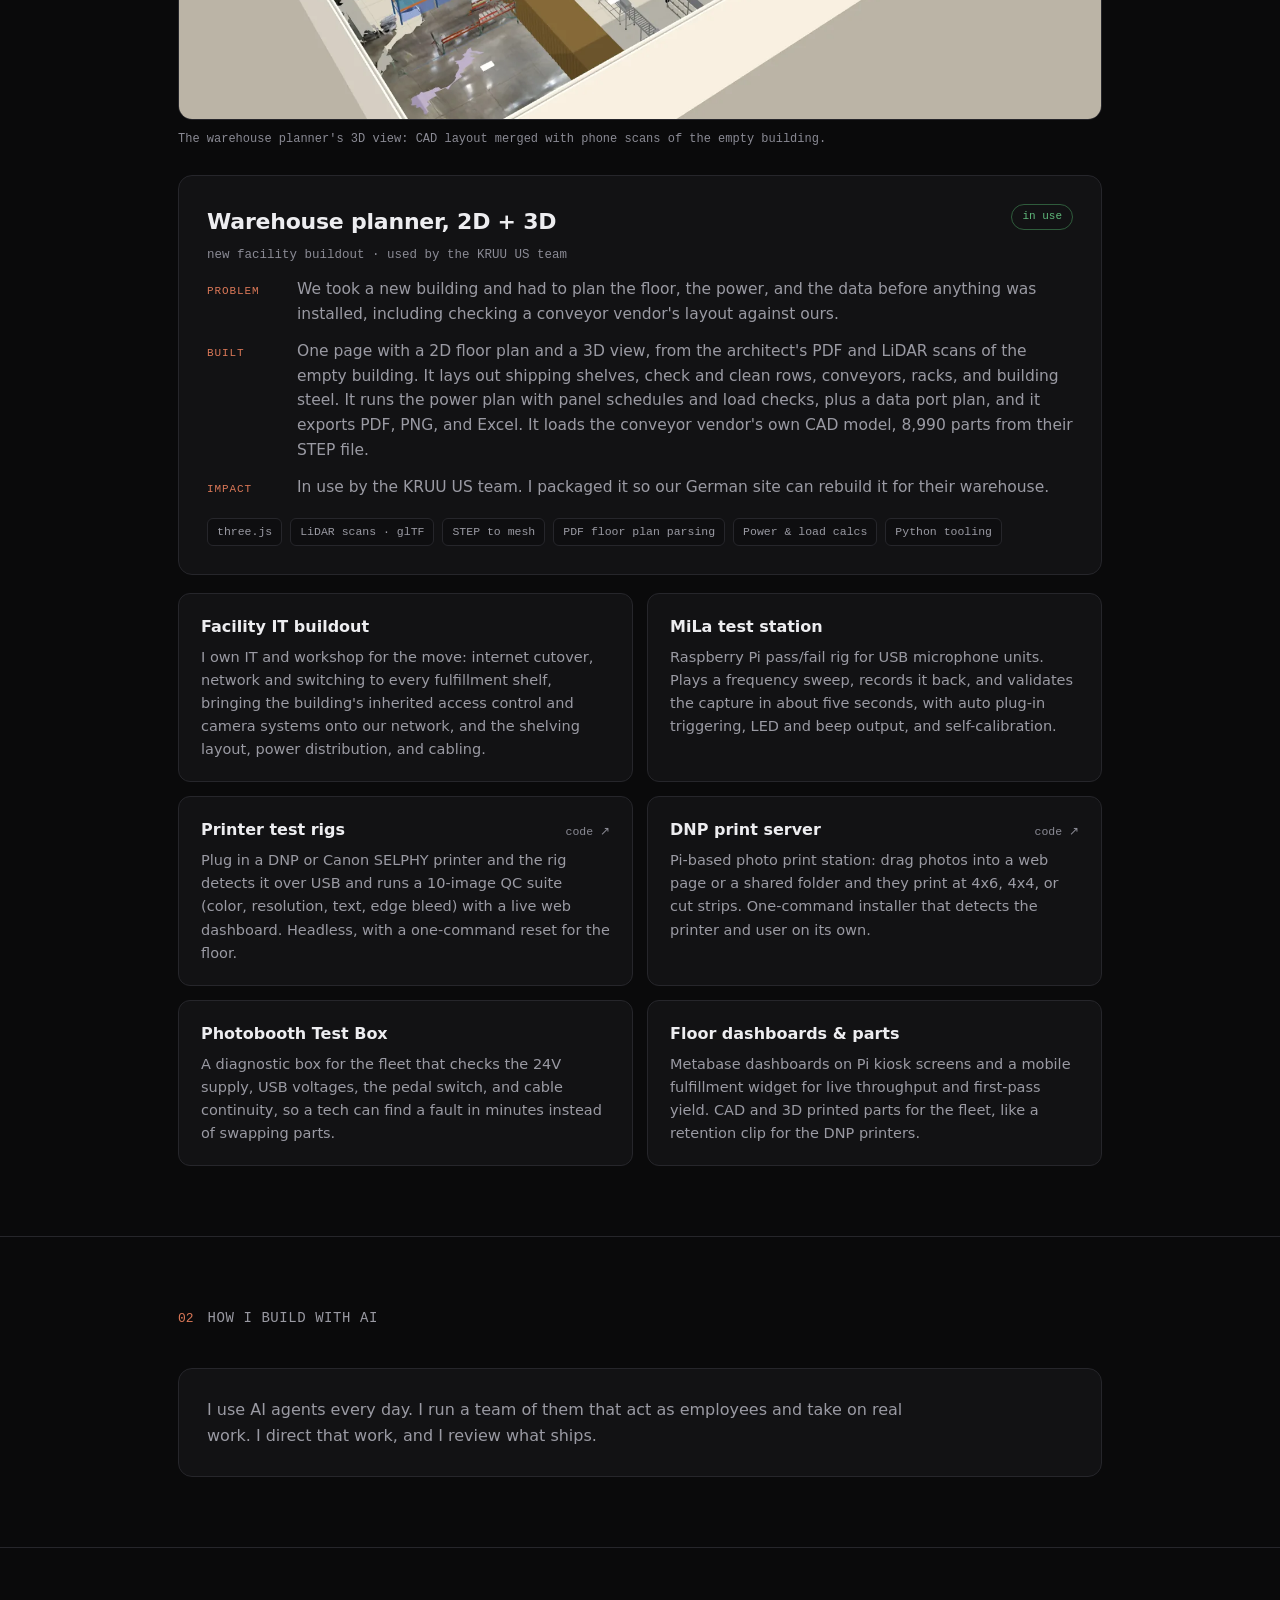
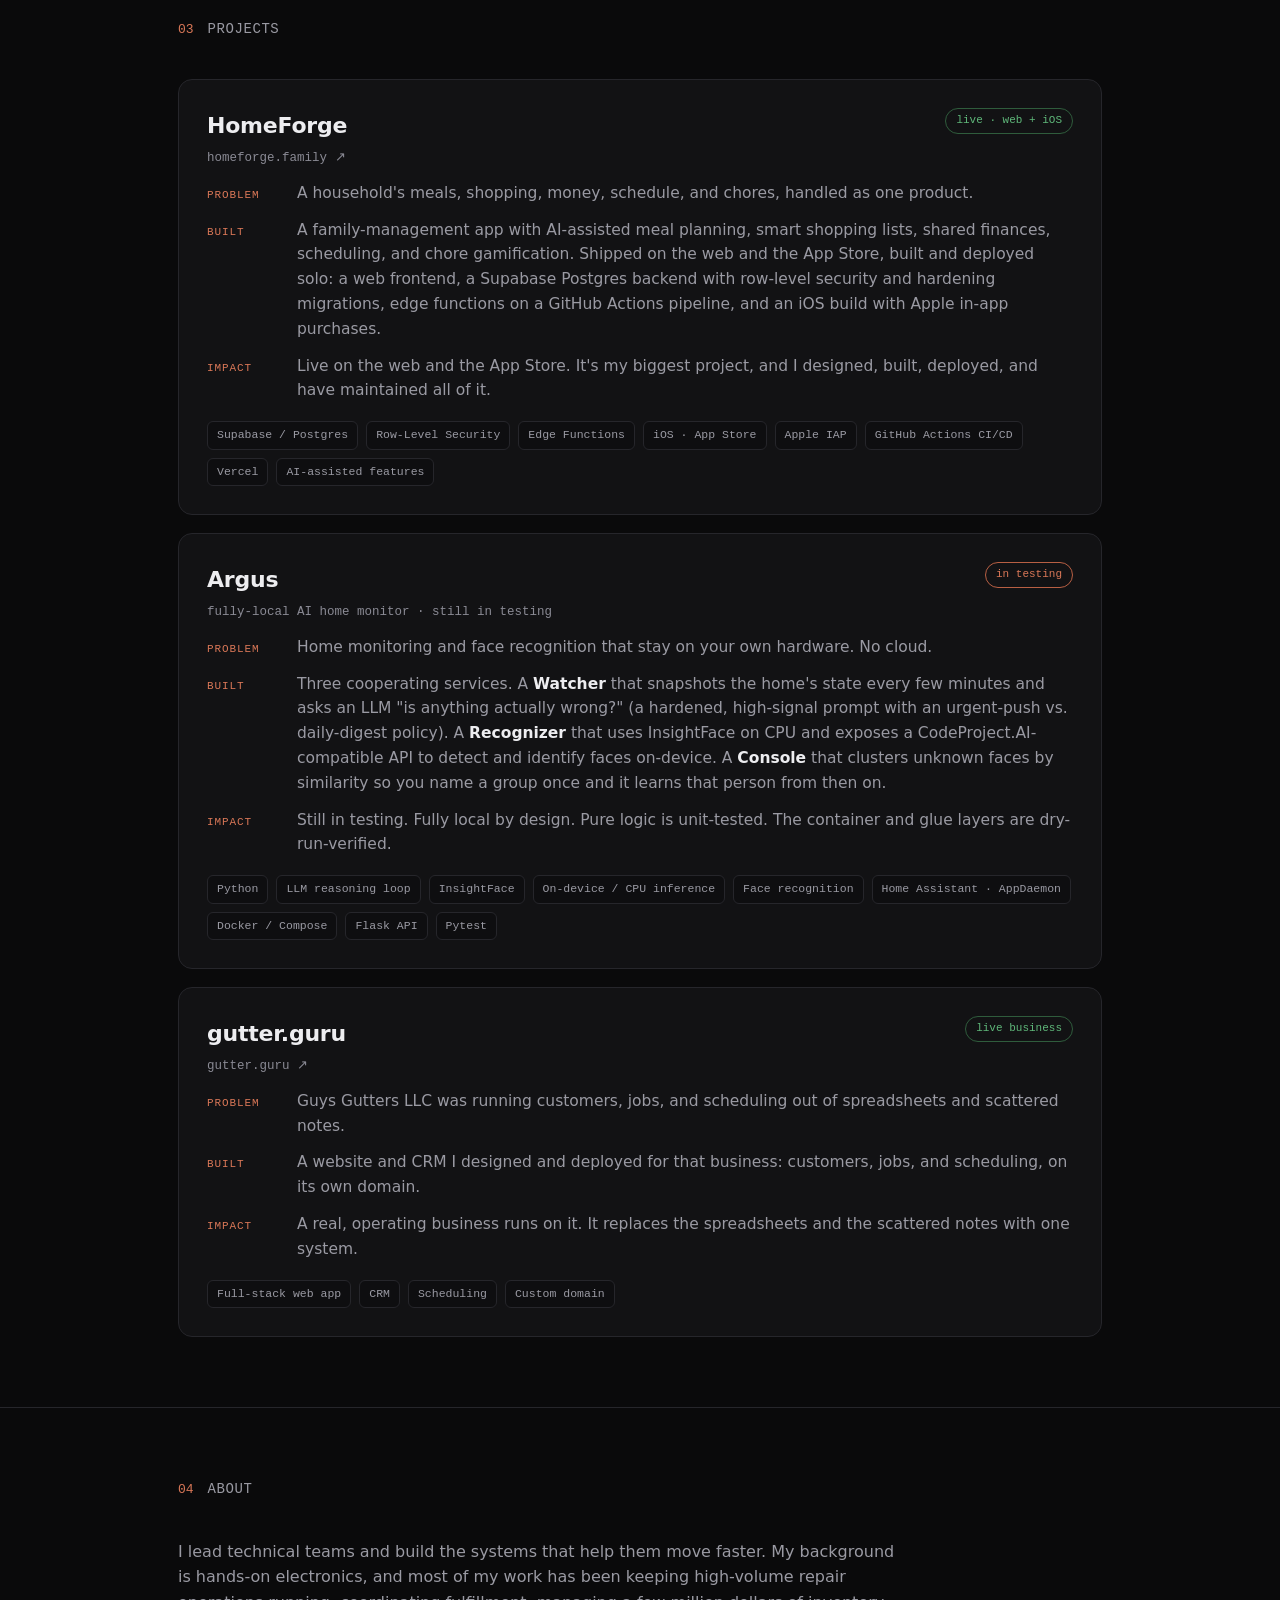
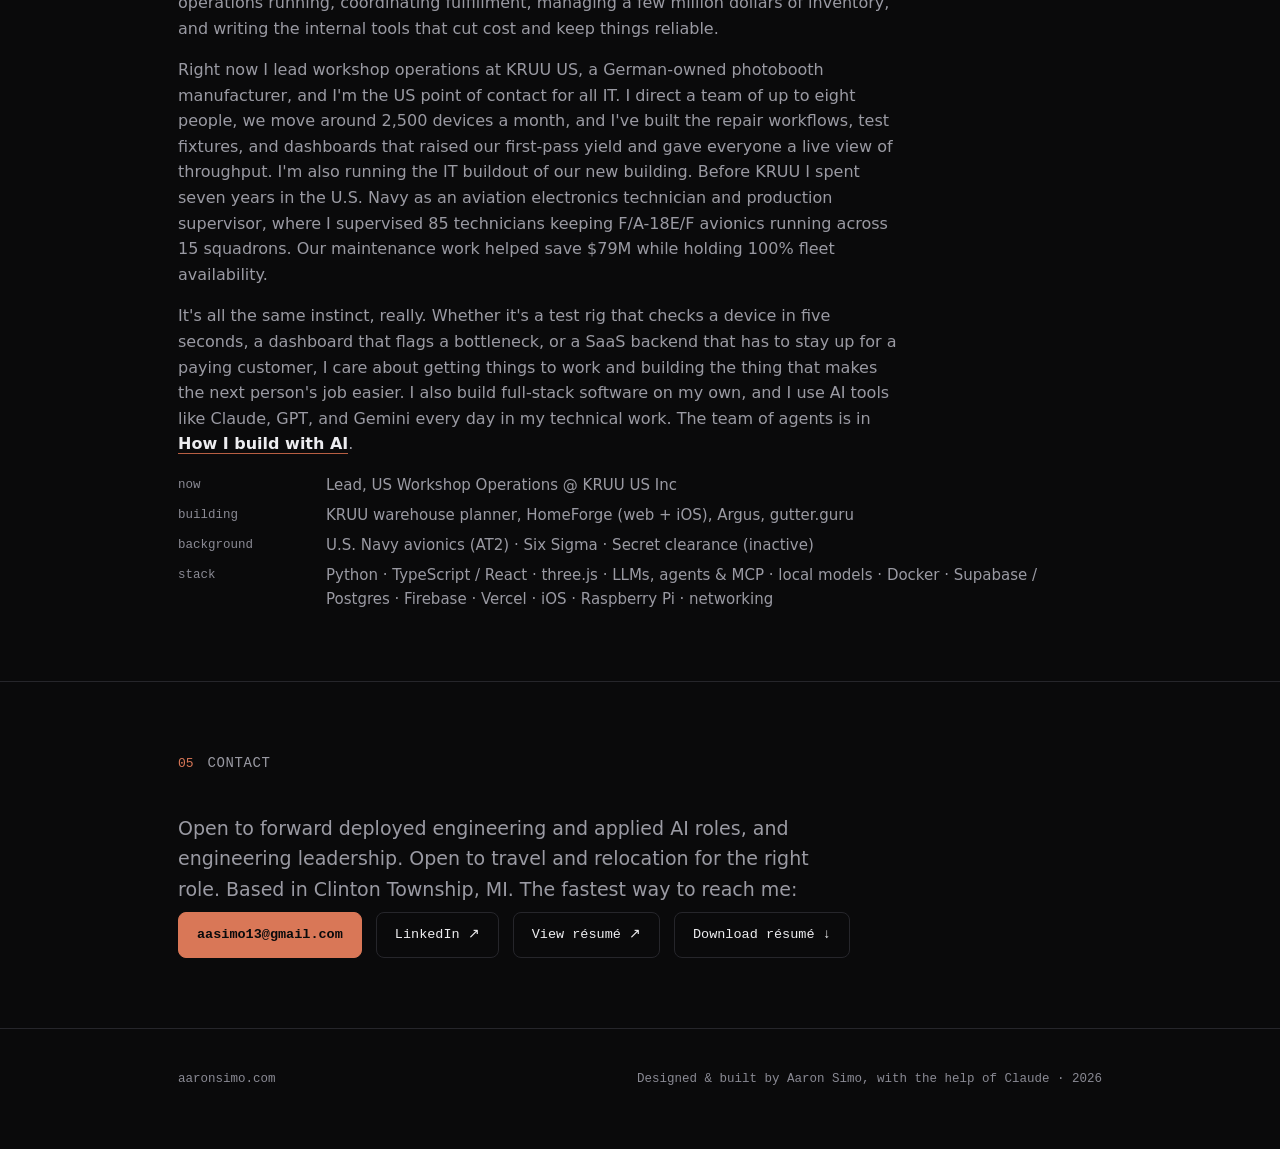
==== commit afb0c259: "Remove Operant from the site and the résumé Drop the section, nav entry, about line, hosted page, an" ====
--- a/index.html
+++ b/index.html
@@ -109,8 +109,6 @@
   .nav-links { display: flex; gap: 22px; font-family: var(--mono); font-size: 13px; }
   .nav-links a { color: var(--muted); transition: color .15s; padding: 8px 0; }
   .nav-links a:hover { color: var(--text); }
-  .nav-links .nav-operant { color: var(--accent); }
-  .nav-links .nav-operant:hover { color: var(--accent-dim); }
   .nav-toggle {
     display: none;
     font-family: var(--mono);
@@ -168,18 +166,6 @@
   .hero-contact .loc { color: var(--faint); }
   .hero .stats { margin-top: 20px; margin-bottom: 0; }
 
-  /* featured piece: Operant */
-  .feature { border-bottom: 1px solid var(--line);
-    background: radial-gradient(1100px 380px at 18% -20%, rgba(217,119,87,0.12), transparent 60%), var(--panel); }
-  .feature .wrap { padding: 60px 28px 64px; }
-  .feature .eyebrow { color: var(--accent); margin-bottom: 14px; }
-  .feature-title { font-size: clamp(44px, 9vw, 88px); font-weight: 650; letter-spacing: -0.03em; line-height: 0.98; margin: 4px 0 16px; text-wrap: balance; }
-  .feature-tag { font-size: clamp(17px, 2.6vw, 23px); color: var(--text); font-weight: 500; max-width: 720px; margin-bottom: 16px; }
-  .feature-body { color: var(--muted); font-size: 16px; max-width: 730px; margin-bottom: 26px; }
-  .feature-cta { display: flex; gap: 14px; flex-wrap: wrap; margin-bottom: 24px; }
-  .feature .btn.primary { font-size: 14px; padding: 13px 24px; }
-  .feature .frame { margin-bottom: 22px; }
-
   /* KRUU section */
   .kruu-shot { display: block; border: 1px solid var(--line); border-radius: 14px; overflow: hidden; background: var(--panel); margin-bottom: 14px; }
   .kruu-shot img { display: block; width: 100%; height: auto; transition: transform .4s ease; }
@@ -272,7 +258,6 @@
     <div class="nav-links" id="site-nav">
       <a href="#kruu">kruu</a>
       <a href="#ai">ai</a>
-      <a href="#operant" class="nav-operant">operant</a>
       <a href="#work">work</a>
       <a href="#about">about</a>
       <a href="#contact">contact</a>
@@ -405,50 +390,10 @@
   </div>
 </section>
 
-<section id="operant" class="feature">
-  <div class="wrap">
-    <div class="eyebrow"><span class="pulse" aria-hidden="true"></span> 03 · the centerpiece · a living experiment</div>
-    <h2 class="feature-title">Operant</h2>
-    <p class="feature-tag">A persistent reinforcement-learning organism, shaped forever by everyone who visits.</p>
-    <dl class="frame">
-      <div>
-        <dt>Problem</dt>
-        <dd>A learning system every visitor changes, permanently. Nothing is ever undone.</dd>
-      </div>
-      <div>
-        <dt>Built</dt>
-        <dd>A TypeScript monorepo: a framework-agnostic Q-learning core, an always-on simulation host that owns and persists the single agent, and a react-three-fiber 3D view for observers, with the learning core kept strictly decoupled from rendering.</dd>
-        </div>
-        <div>
-          <dt>Impact</dt>
-          <dd>Live. Everyone who has visited has changed it a little, through reward and punishment, and the change sticks.</dd>
-        </div>
-      </dl>
-      <p class="feature-body">
-        A small learning mind lives on a server and never stops. It moves, it learns, and every visitor who has ever
-        been here has changed it a little, permanently, through reward and punishment. Nothing is ever undone. It's part
-        art installation and part engineering piece, inspired by Sun Yuan &amp; Peng Yu's <em>Can't Help Myself</em> and
-        by simulation theory.
-      </p>
-    <div class="feature-cta">
-      <a class="btn primary" href="operant">Enter Operant →</a>
-      <a class="btn" href="https://github.com/aasimo13/operant" target="_blank" rel="noopener noreferrer">View the code ↗</a>
-    </div>
-    <div class="stack">
-      <span class="tag">TypeScript</span>
-      <span class="tag">Reinforcement learning · Q-learning</span>
-      <span class="tag">Node.js</span>
-      <span class="tag">React · react-three-fiber</span>
-      <span class="tag">pnpm monorepo</span>
-      <span class="tag">Railway · GitHub Pages</span>
-    </div>
-  </div>
-</section>
-
 <section id="work">
   <div class="wrap">
     <div class="sec-head">
-      <span class="sec-num">04</span>
+      <span class="sec-num">03</span>
       <h2 class="sec-title">Projects</h2>
     </div>
 
@@ -560,7 +505,7 @@
 <section id="about">
   <div class="wrap about">
     <div class="sec-head">
-      <span class="sec-num">05</span>
+      <span class="sec-num">04</span>
       <h2 class="sec-title">About</h2>
     </div>
     <div class="about-grid">
@@ -589,7 +534,7 @@
         </p>
         <dl class="kv">
           <dt>now</dt><dd>Lead, US Workshop Operations @ KRUU US Inc</dd>
-          <dt>building</dt><dd>KRUU warehouse planner, HomeForge (web + iOS), Operant, Argus, gutter.guru</dd>
+          <dt>building</dt><dd>KRUU warehouse planner, HomeForge (web + iOS), Argus, gutter.guru</dd>
           <dt>background</dt><dd>U.S. Navy avionics (AT2) · Six Sigma · Secret clearance (inactive)</dd>
           <dt>stack</dt><dd>Python · TypeScript / React · three.js · LLMs, agents &amp; MCP · local models · Docker · Supabase / Postgres · Firebase · Vercel · iOS · Raspberry Pi · networking</dd>
         </dl>
@@ -601,7 +546,7 @@
 <section id="contact">
   <div class="wrap">
     <div class="sec-head">
-      <span class="sec-num">06</span>
+      <span class="sec-num">05</span>
       <h2 class="sec-title">Contact</h2>
     </div>
     <p class="lede contact-lede">Open to forward deployed engineering and applied AI roles, and engineering leadership. Open to travel and relocation for the right role. Based in Clinton Township, MI. The fastest way to reach me:</p>
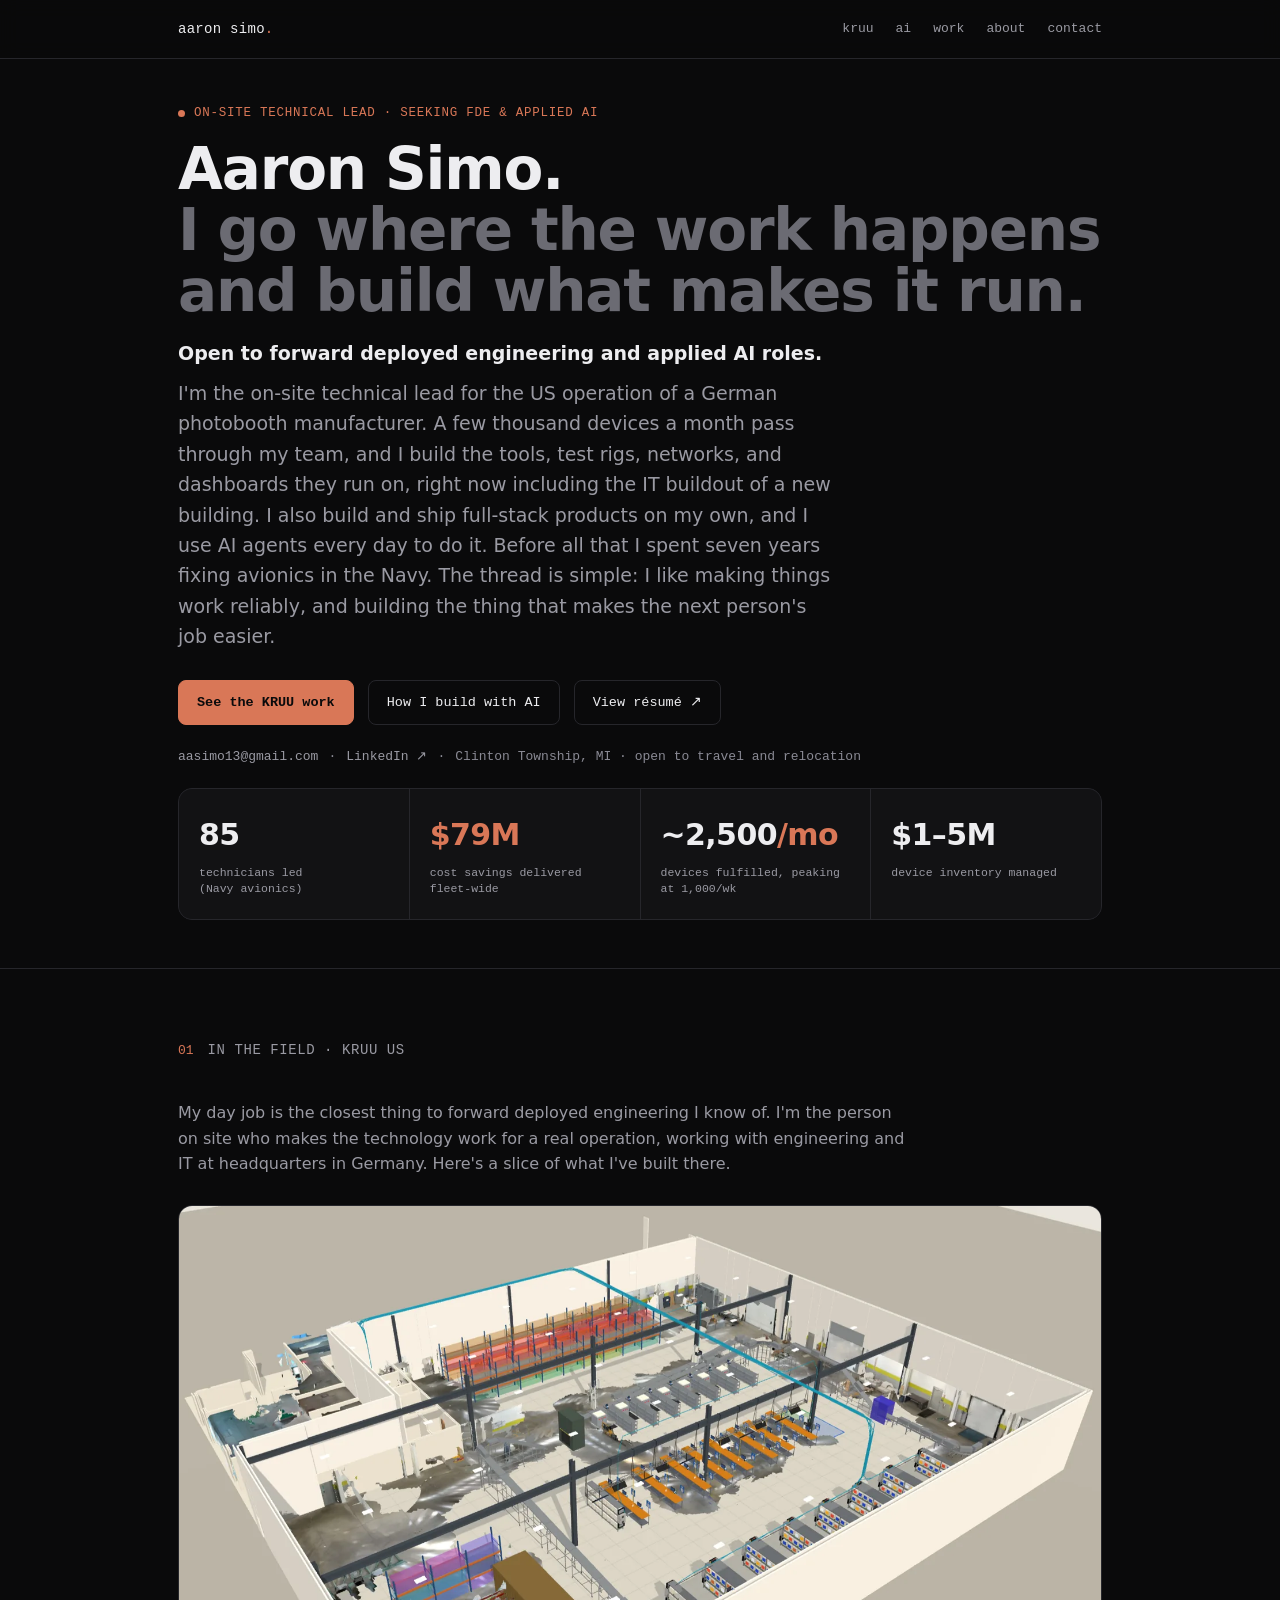
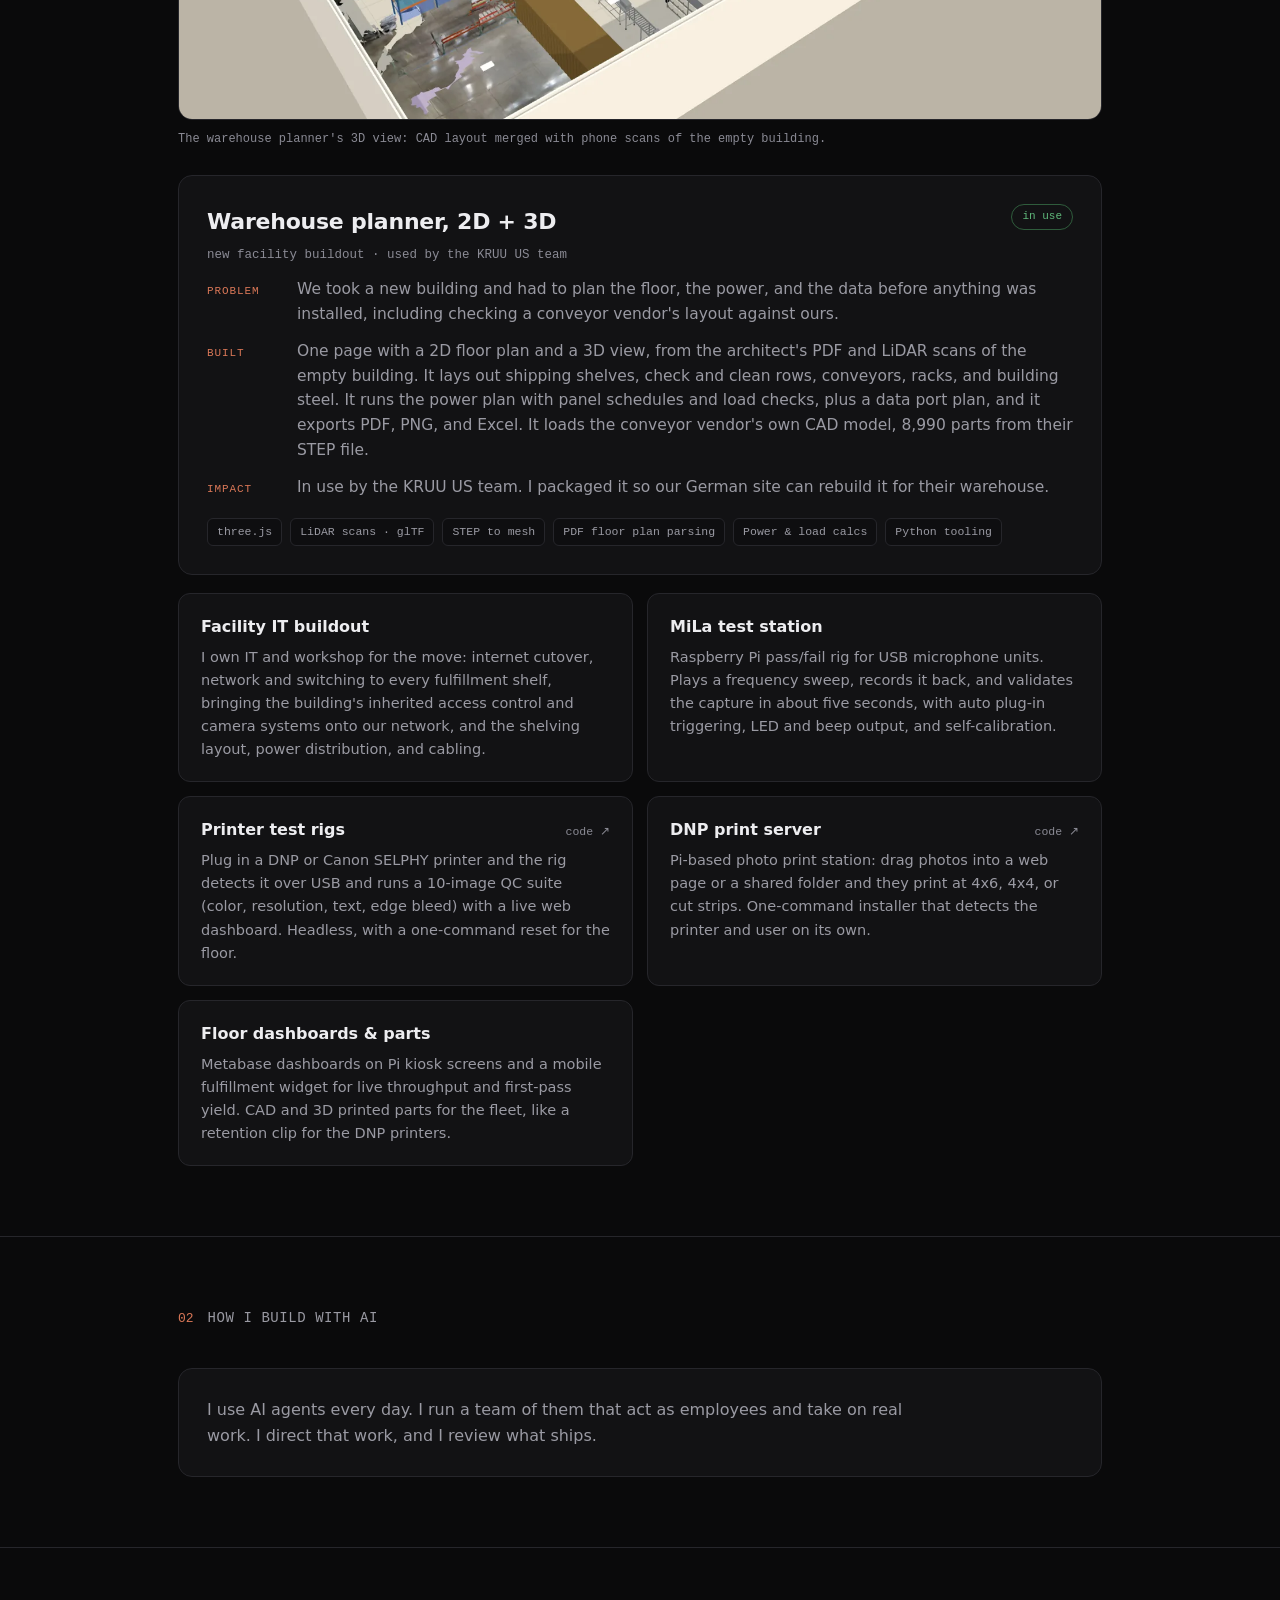
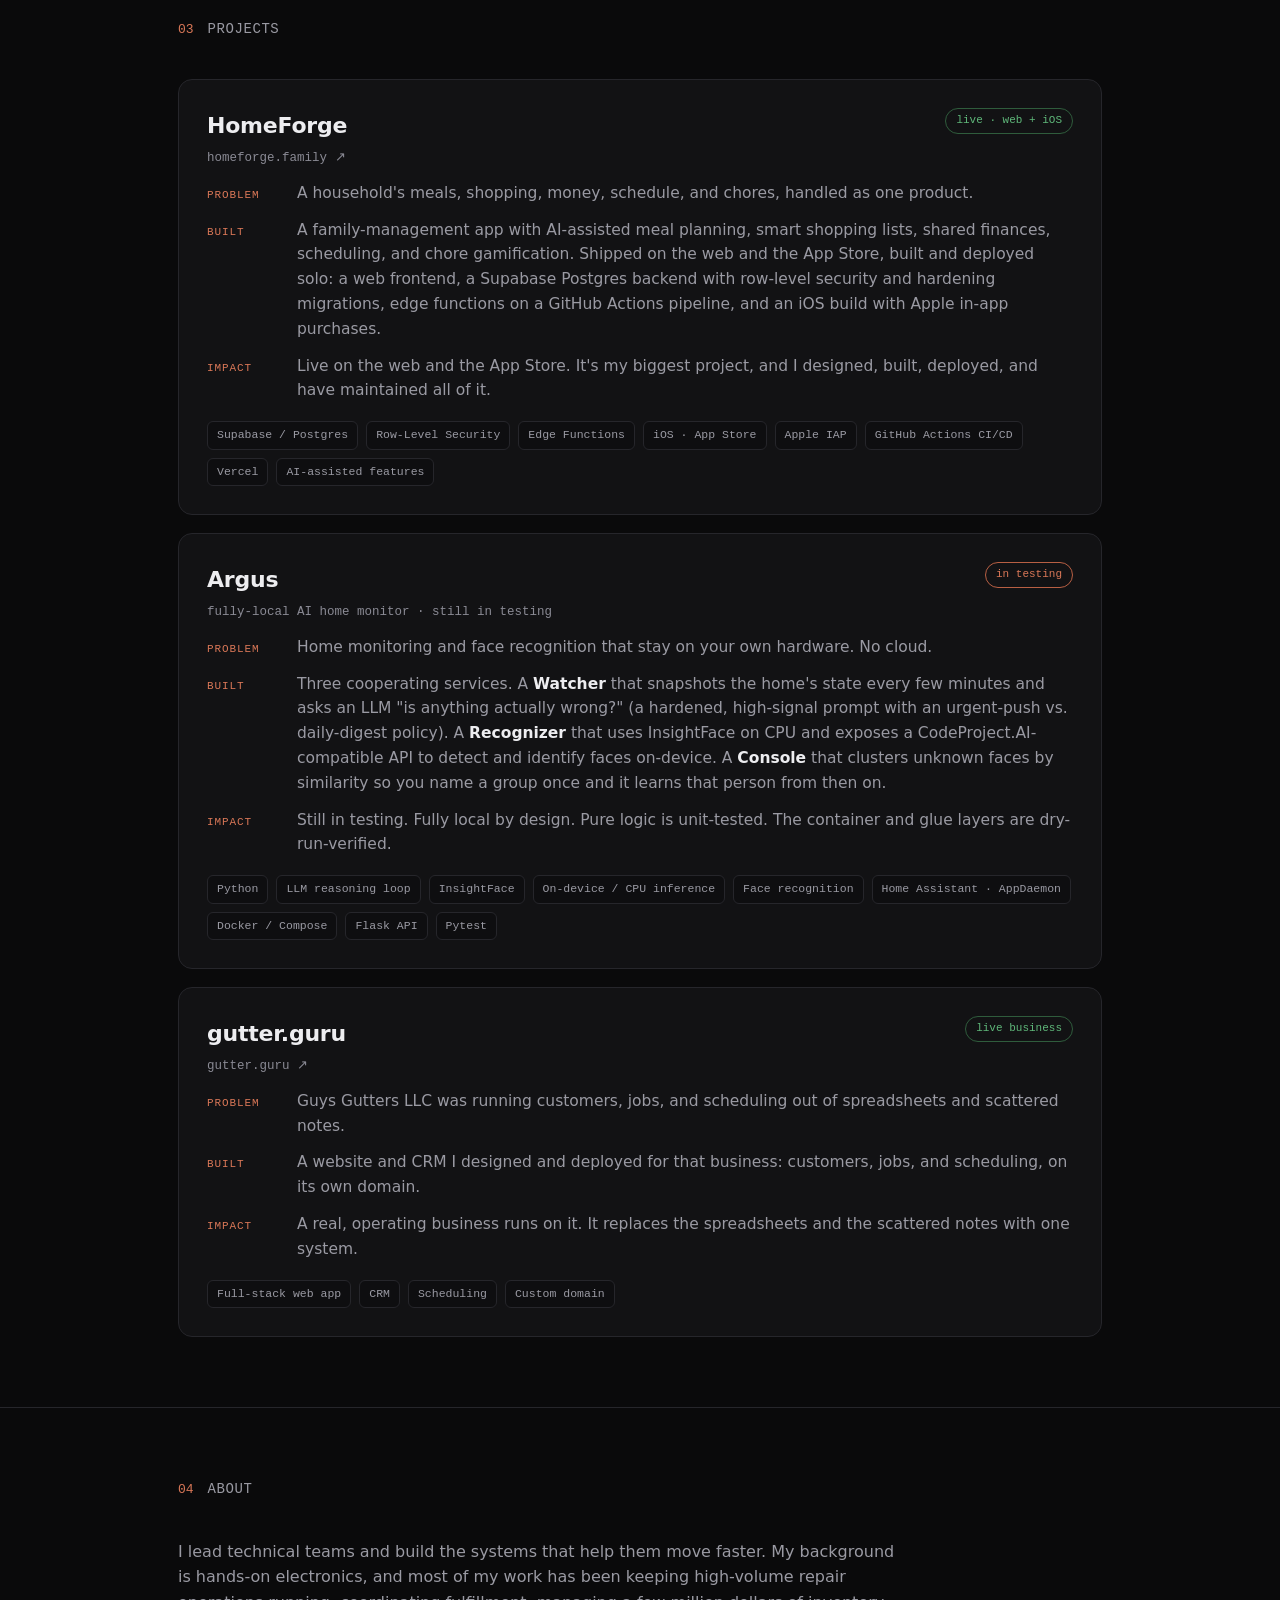
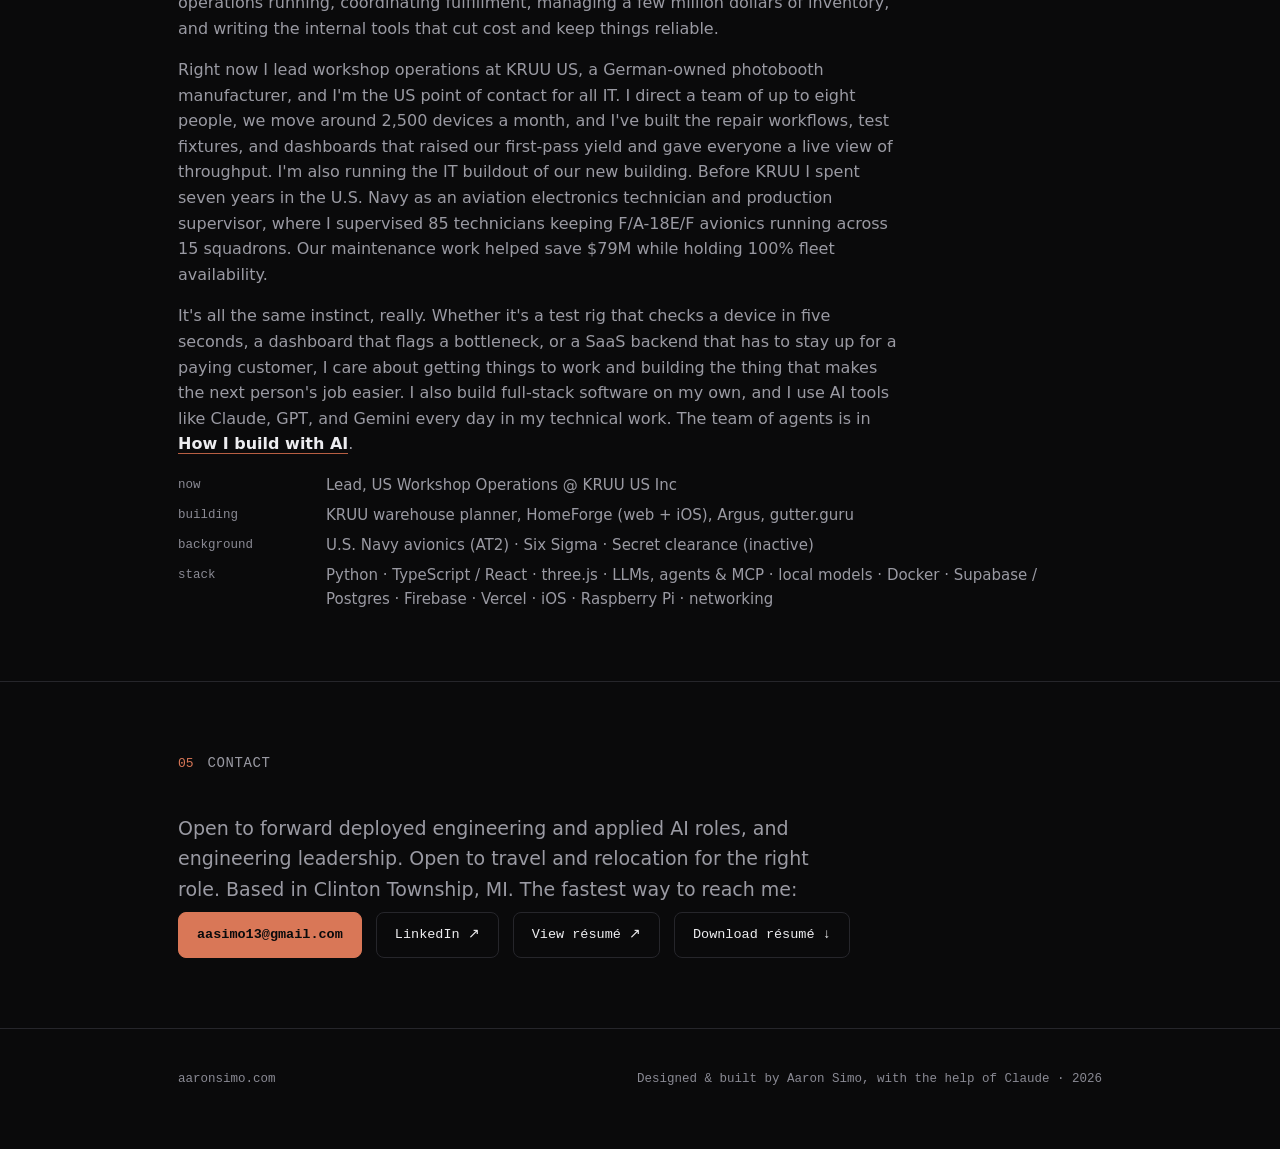
==== commit b0ec7f6a: "Remove the photobooth diagnostic box Aaron says that claim is not true, so the KRUU card and the rés" ====
--- a/index.html
+++ b/index.html
@@ -367,10 +367,6 @@
         <p>Pi-based photo print station: drag photos into a web page or a shared folder and they print at 4x6, 4x4, or cut strips. One-command installer that detects the printer and user on its own.</p>
       </div>
       <div class="mini">
-        <h3>Photobooth Test Box</h3>
-        <p>A diagnostic box for the fleet that checks the 24V supply, USB voltages, the pedal switch, and cable continuity, so a tech can find a fault in minutes instead of swapping parts.</p>
-      </div>
-      <div class="mini">
         <h3>Floor dashboards &amp; parts</h3>
         <p>Metabase dashboards on Pi kiosk screens and a mobile fulfillment widget for live throughput and first-pass yield. CAD and 3D printed parts for the fleet, like a retention clip for the DNP printers.</p>
       </div>
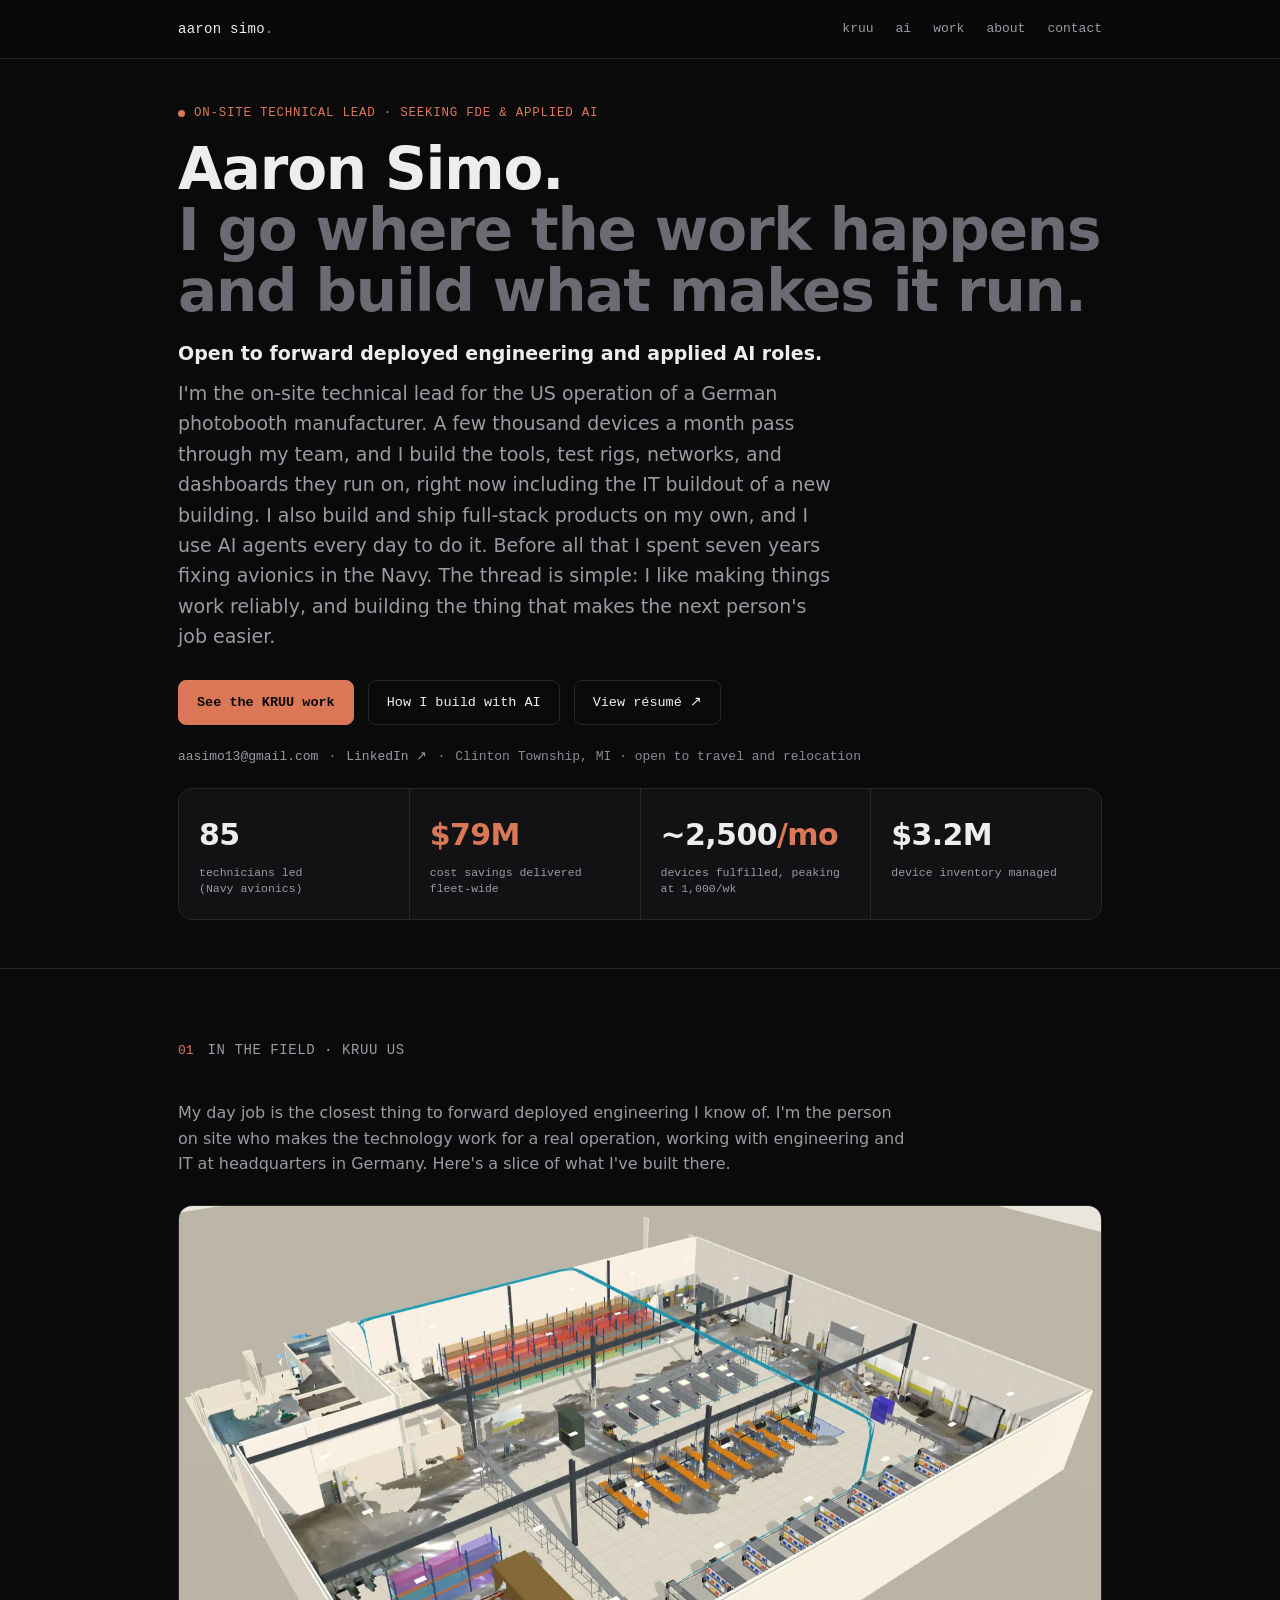
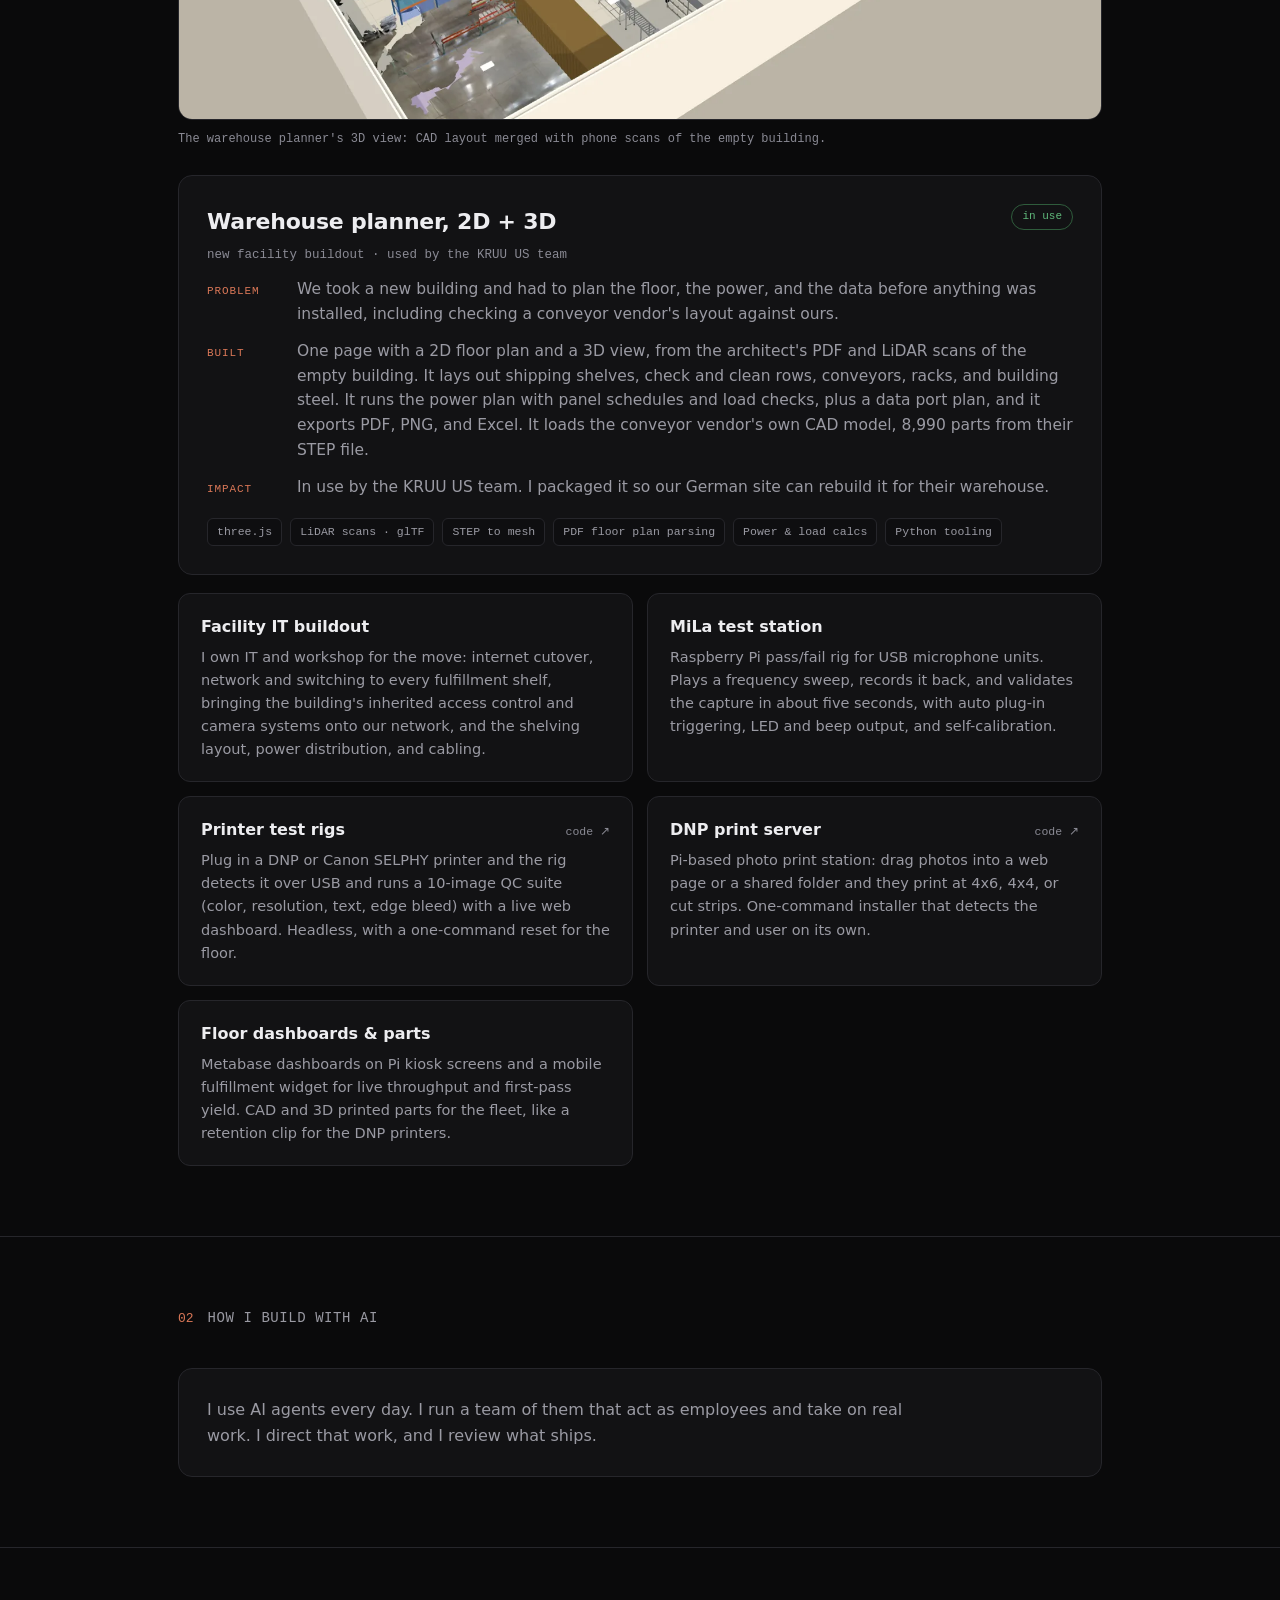
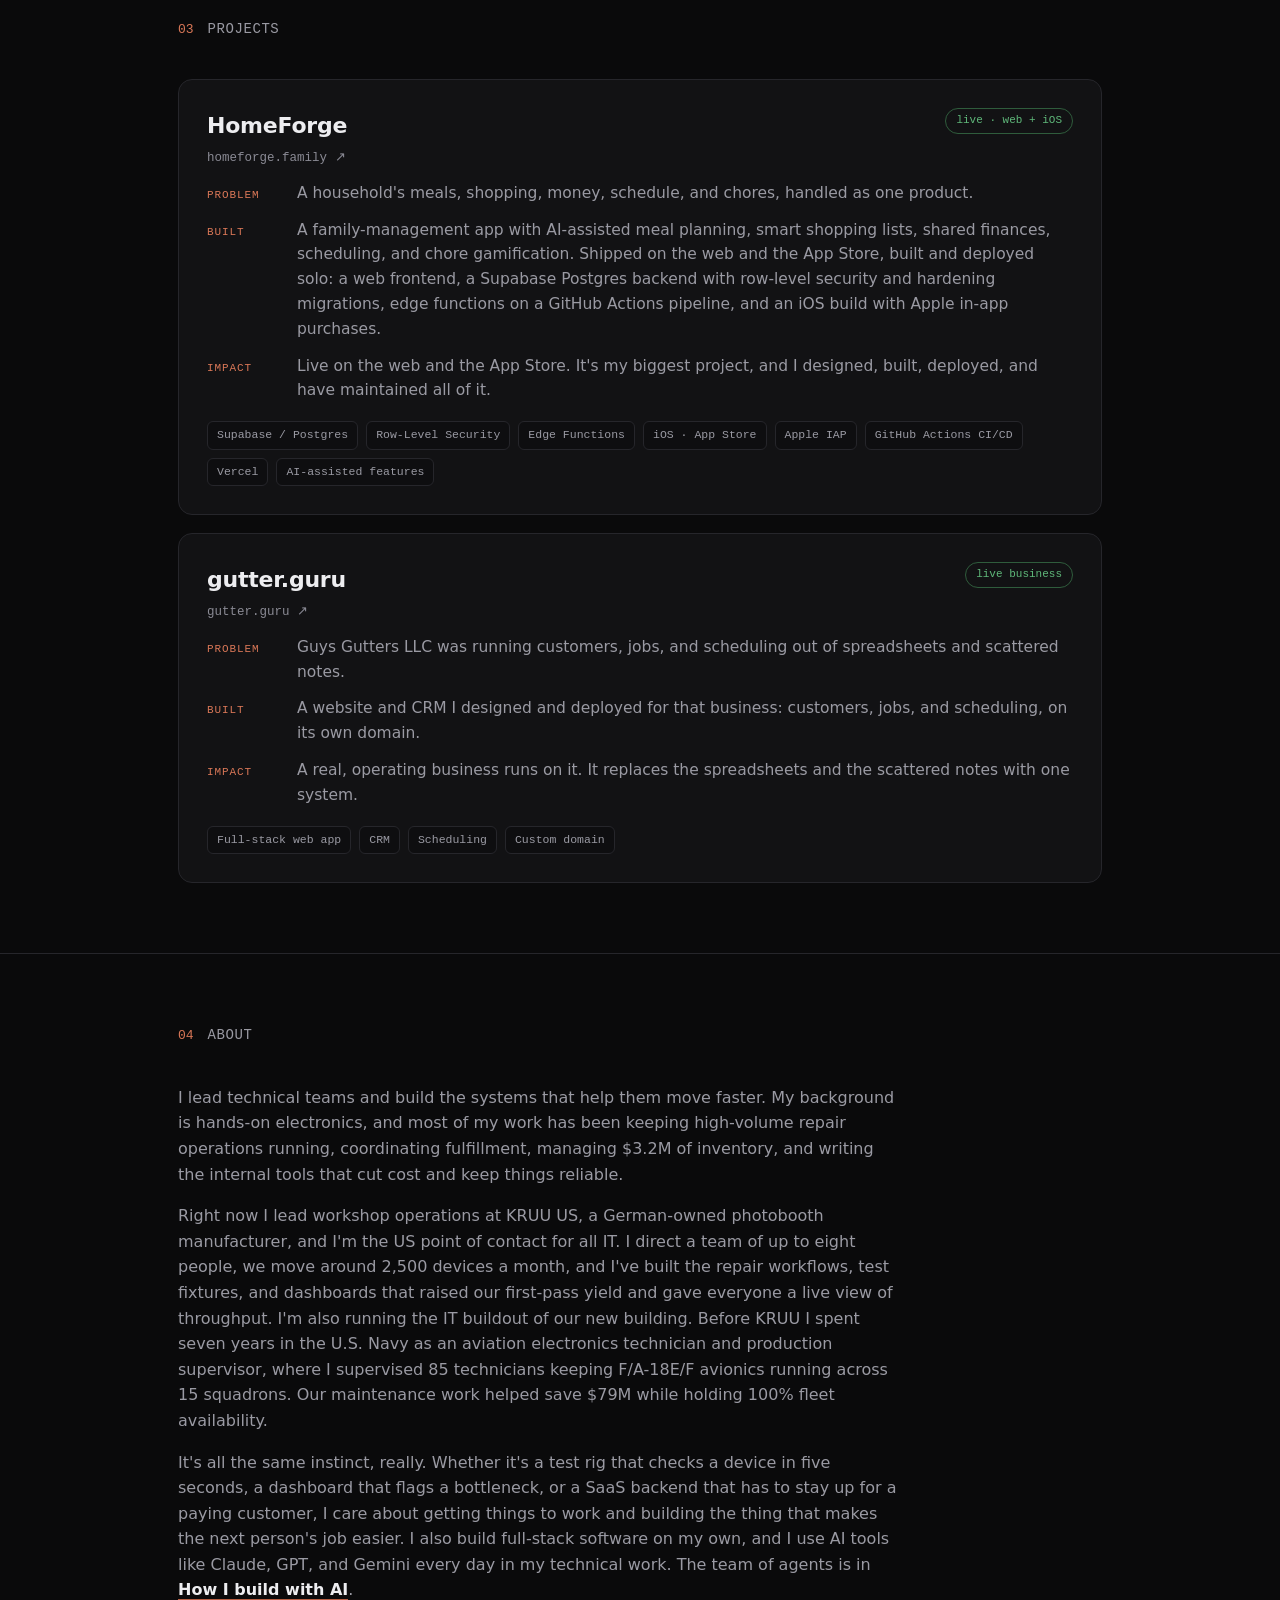
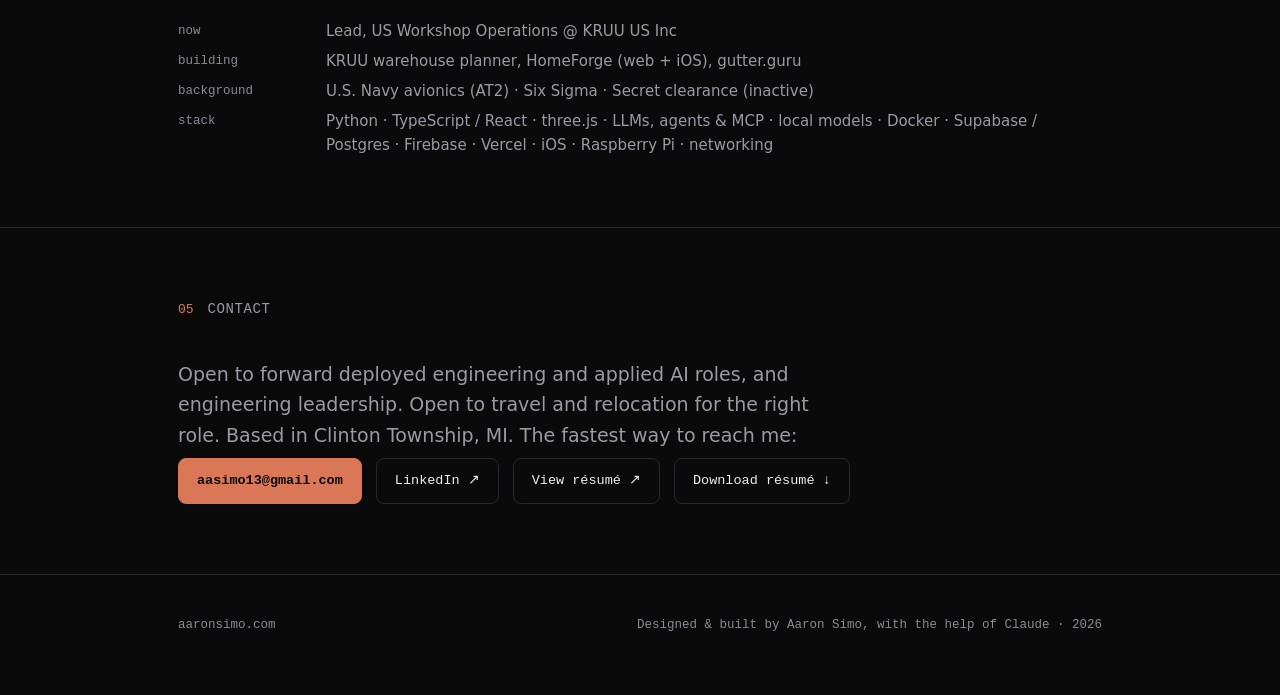
==== commit 7d367c72: "Set KRUU inventory to $3.2M and remove Argus The hero, about copy, and résumé now use $3.2M instead " ====
--- a/index.html
+++ b/index.html
@@ -295,7 +295,7 @@
       <div class="stat"><div class="n">85</div><div class="l">technicians led<br />(Navy avionics)</div></div>
       <div class="stat"><div class="n"><span class="accent">$79M</span></div><div class="l">cost savings delivered fleet-wide</div></div>
       <div class="stat"><div class="n">~2,500<span class="accent">/mo</span></div><div class="l">devices fulfilled, peaking at 1,000/wk</div></div>
-      <div class="stat"><div class="n">$1&ndash;5M</div><div class="l">device inventory managed</div></div>
+      <div class="stat"><div class="n">$3.2M</div><div class="l">device inventory managed</div></div>
     </div>
   </div>
 </header>
@@ -432,41 +432,6 @@
       <article class="card">
         <div class="card-top">
           <div>
-            <h3>Argus</h3>
-            <span class="url">fully-local AI home monitor · still in testing</span>
-          </div>
-          <span class="badge">in testing</span>
-        </div>
-        <dl class="frame">
-          <div>
-            <dt>Problem</dt>
-            <dd>Home monitoring and face recognition that stay on your own hardware. No cloud.</dd>
-          </div>
-          <div>
-            <dt>Built</dt>
-            <dd>Three cooperating services. A <strong>Watcher</strong> that snapshots the home's state every few minutes and asks an LLM "is anything actually wrong?" (a hardened, high-signal prompt with an urgent-push vs. daily-digest policy). A <strong>Recognizer</strong> that uses InsightFace on CPU and exposes a CodeProject.AI-compatible API to detect and identify faces on-device. A <strong>Console</strong> that clusters unknown faces by similarity so you name a group once and it learns that person from then on.</dd>
-          </div>
-          <div>
-            <dt>Impact</dt>
-            <dd>Still in testing. Fully local by design. Pure logic is unit-tested. The container and glue layers are dry-run-verified.</dd>
-          </div>
-        </dl>
-        <div class="stack">
-          <span class="tag">Python</span>
-          <span class="tag">LLM reasoning loop</span>
-          <span class="tag">InsightFace</span>
-          <span class="tag">On-device / CPU inference</span>
-          <span class="tag">Face recognition</span>
-          <span class="tag">Home Assistant · AppDaemon</span>
-          <span class="tag">Docker / Compose</span>
-          <span class="tag">Flask API</span>
-          <span class="tag">Pytest</span>
-        </div>
-      </article>
-
-      <article class="card">
-        <div class="card-top">
-          <div>
             <h3>gutter.guru</h3>
             <span class="url"><a href="https://gutter.guru" target="_blank" rel="noopener noreferrer">gutter.guru ↗</a></span>
           </div>
@@ -509,7 +474,7 @@
         <p>
           I lead technical teams and build the systems that help them move faster. My background is hands-on
           electronics, and most of my work has been keeping high-volume repair operations running, coordinating
-          fulfillment, managing a few million dollars of inventory, and writing the internal tools that cut cost
+          fulfillment, managing $3.2M of inventory, and writing the internal tools that cut cost
           and keep things reliable.
         </p>
         <p>
@@ -530,7 +495,7 @@
         </p>
         <dl class="kv">
           <dt>now</dt><dd>Lead, US Workshop Operations @ KRUU US Inc</dd>
-          <dt>building</dt><dd>KRUU warehouse planner, HomeForge (web + iOS), Argus, gutter.guru</dd>
+          <dt>building</dt><dd>KRUU warehouse planner, HomeForge (web + iOS), gutter.guru</dd>
           <dt>background</dt><dd>U.S. Navy avionics (AT2) · Six Sigma · Secret clearance (inactive)</dd>
           <dt>stack</dt><dd>Python · TypeScript / React · three.js · LLMs, agents &amp; MCP · local models · Docker · Supabase / Postgres · Firebase · Vercel · iOS · Raspberry Pi · networking</dd>
         </dl>
